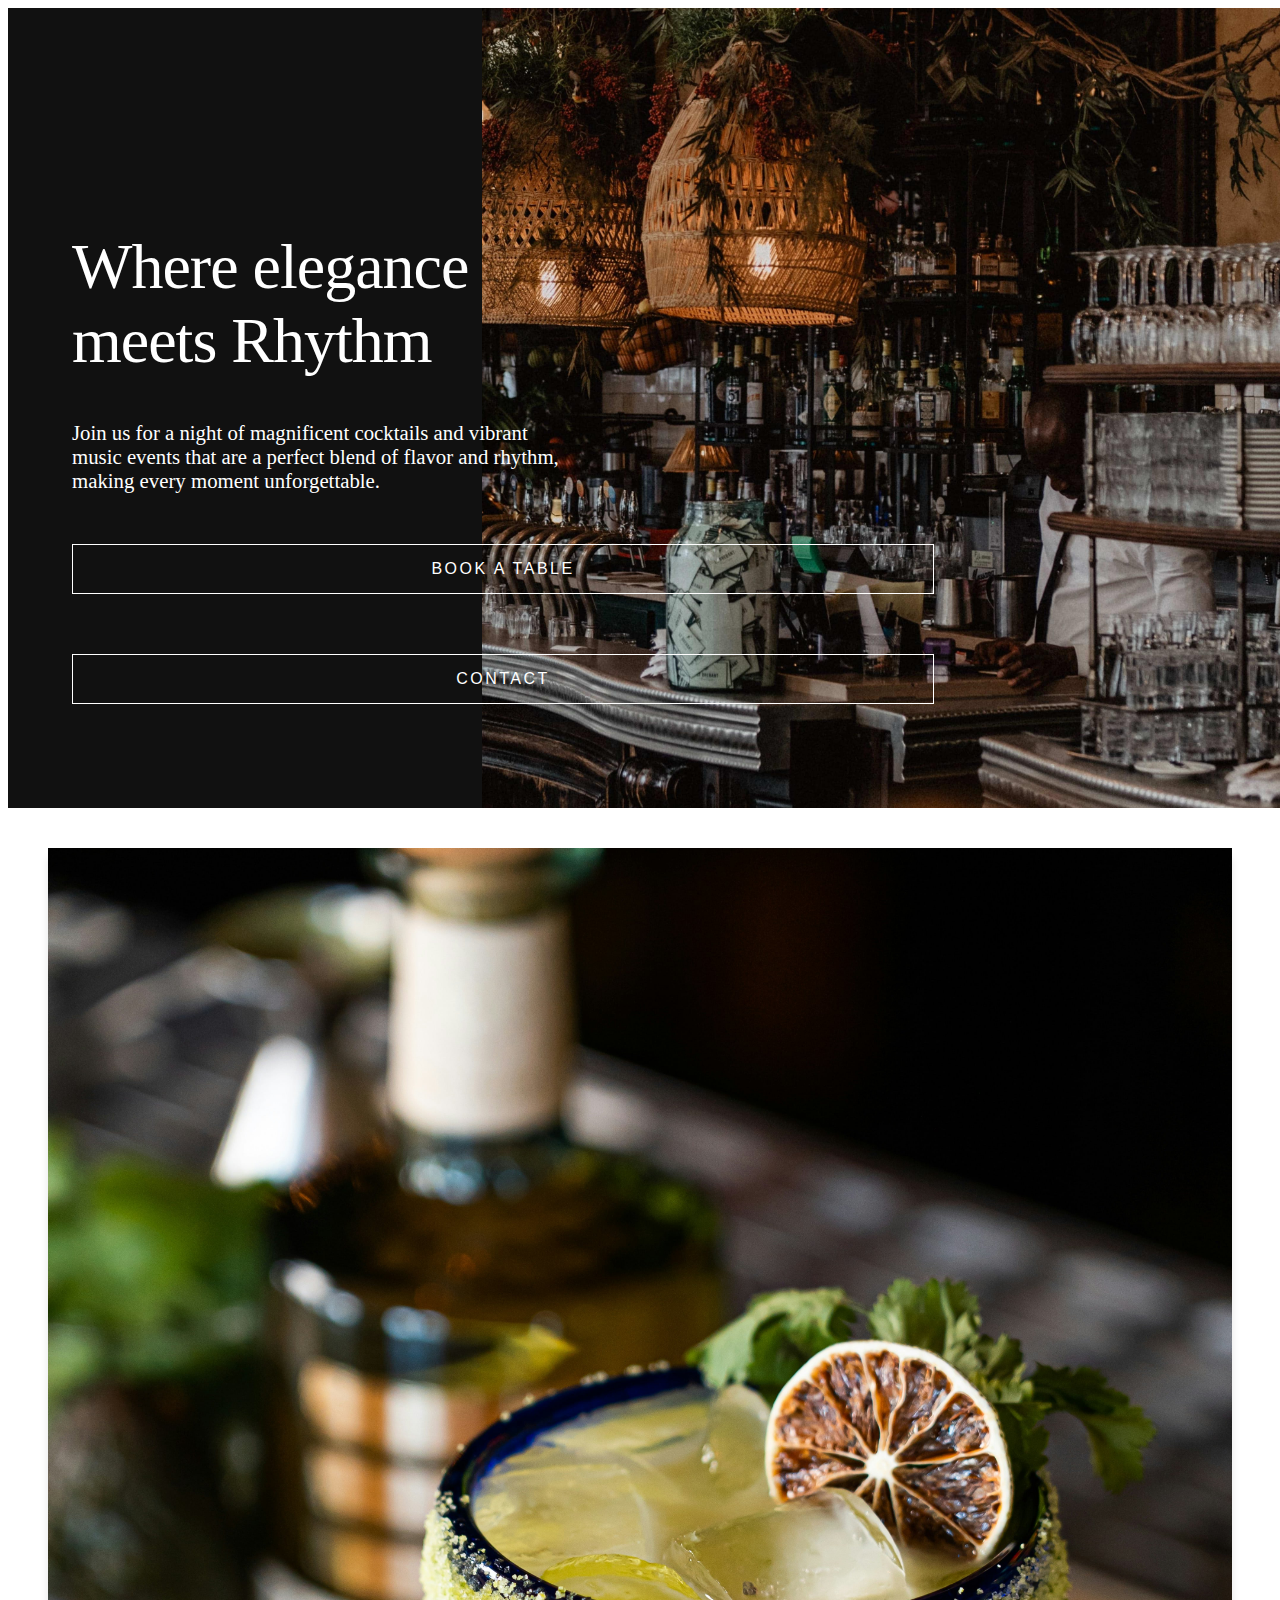
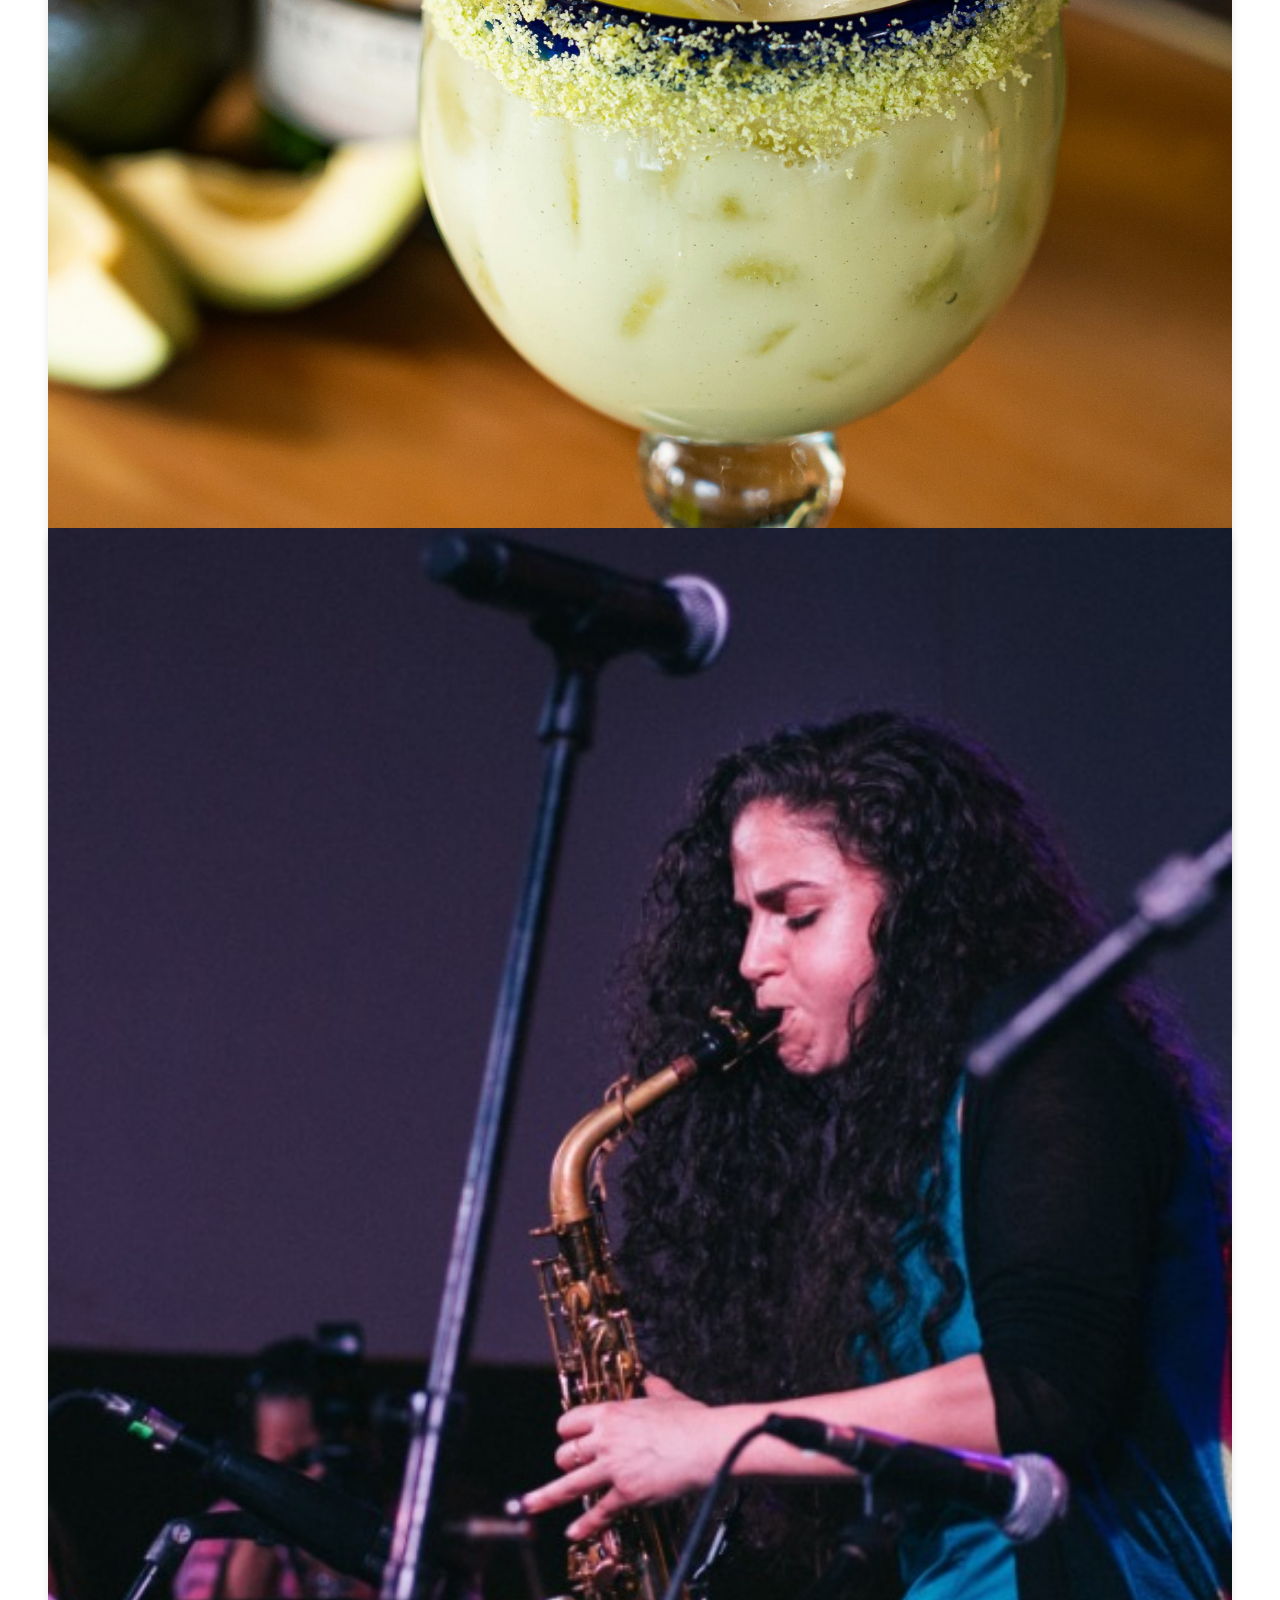
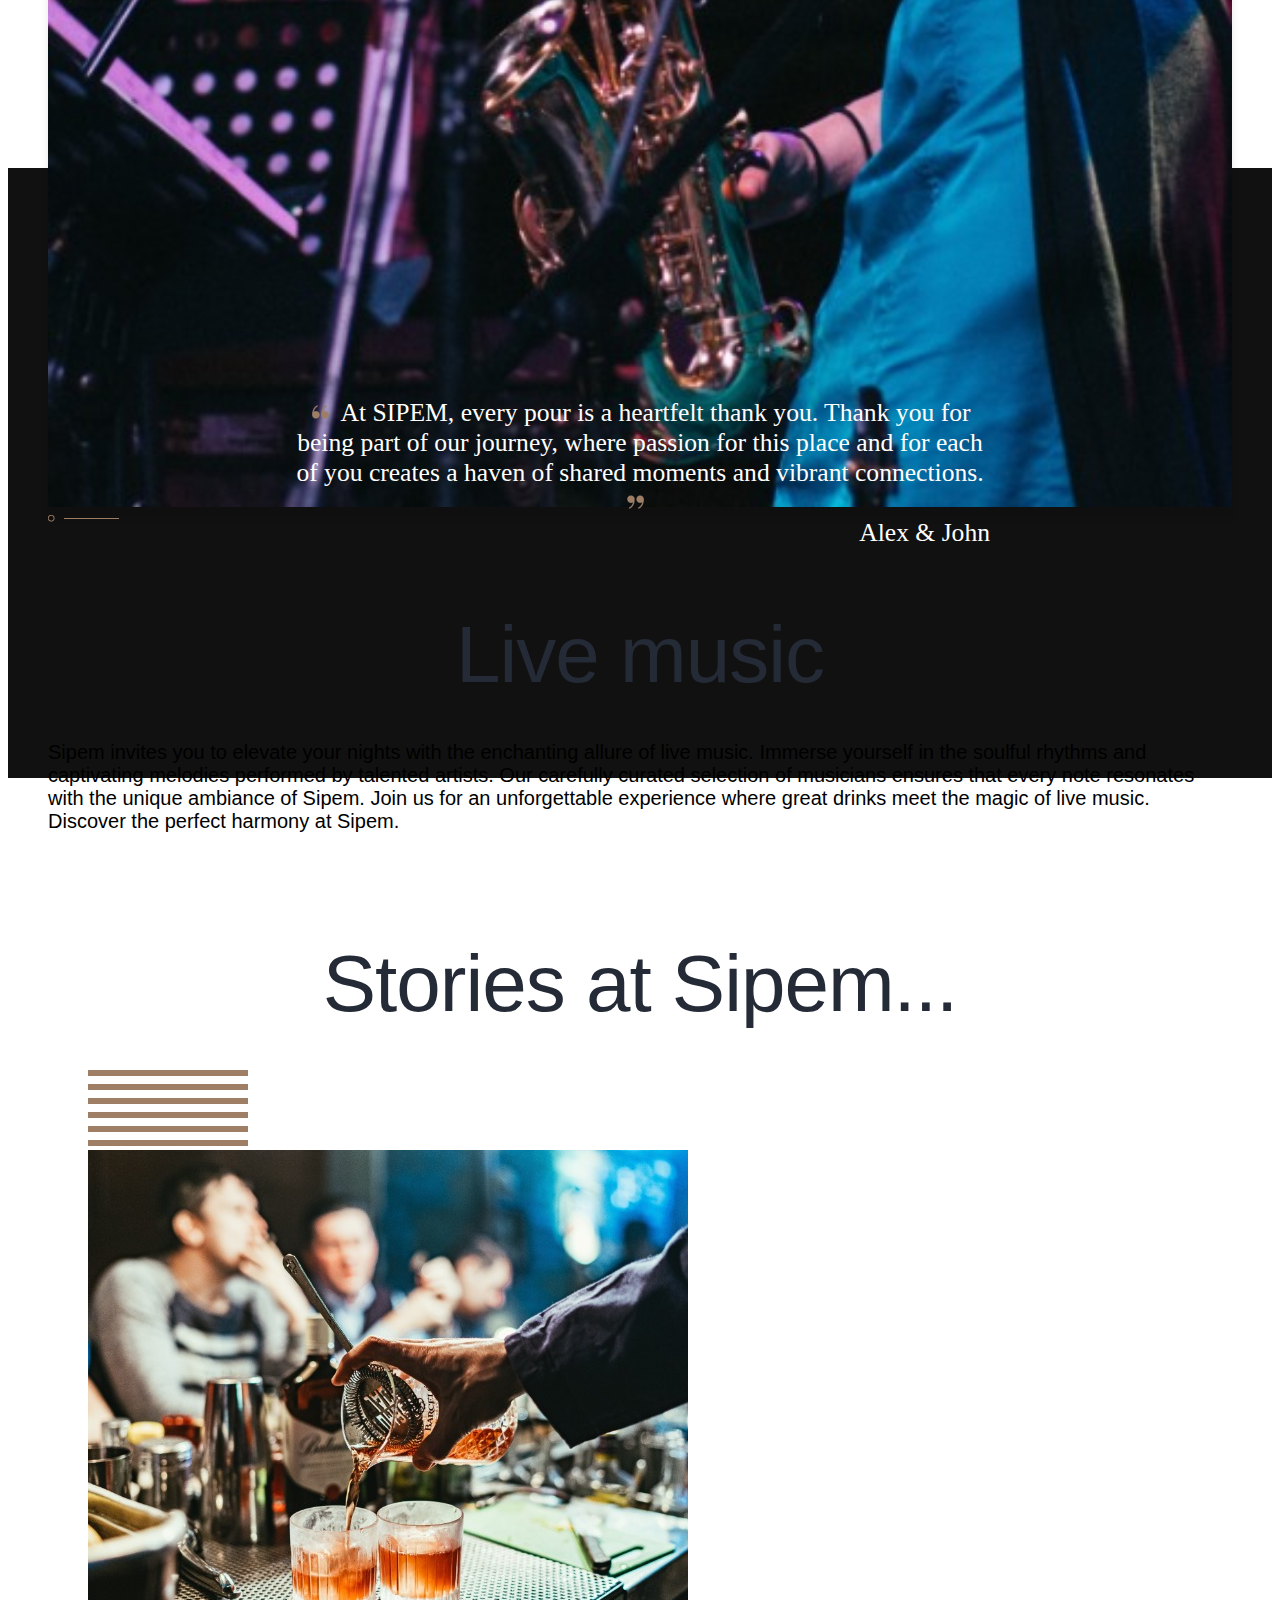
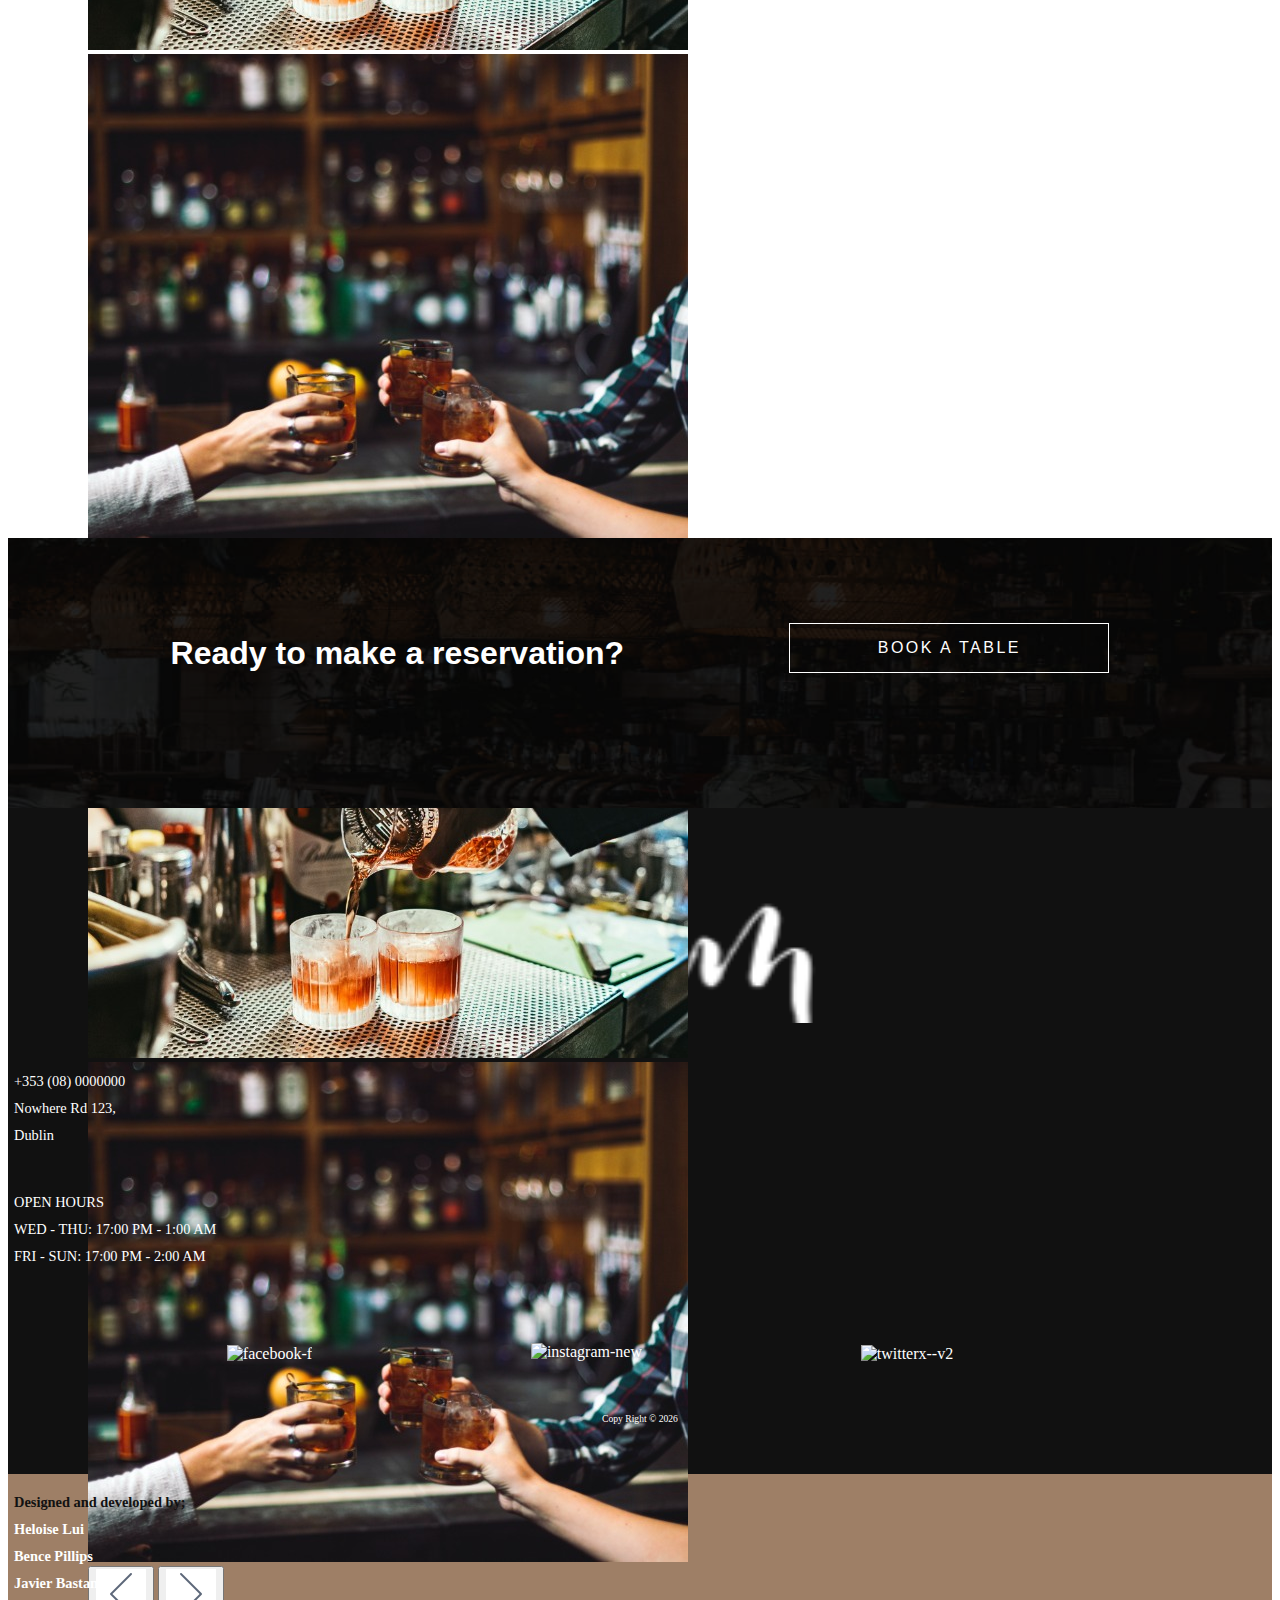
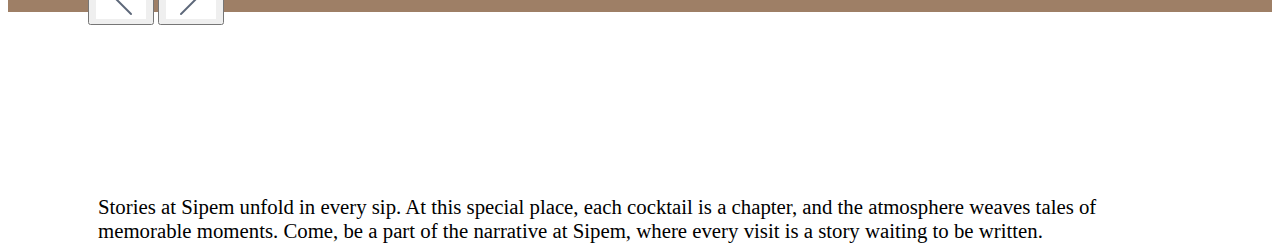
==== index.html @ c06a4b4a "First commit" ====
<!DOCTYPE html>
<html lang="en">

<head>
    <meta charset="UTF-8">
    <meta name="viewport" content="width=device-width, initial-scale=1.0">
    <meta name="description" content="SIP Mix and Lounge is a vibrant venue in Dublin where expertly 
        crafted cocktails harmonize with high-end live music performances, creating a rhythm that delivers outstanding,
         enjoyable, and comfortable experiences. Discover something different for your night out.">
    <meta name="keywords" content="SIP Mix and Lounge, Dublin cocktails, live music venue, sophisticated ambiance, crafted cocktails, 
        live music performances, nightlife Dublin, entertainment, relaxed atmosphere">

    <!--------------------- STYLESHEET LINK--------------------->
    <link rel="stylesheet" href="assets/css/style.css">

    <!--------------------- BOOTSTRAP LINK--------------------->
    <link href="https://cdn.jsdelivr.net/npm/bootstrap@5.3.2/dist/css/bootstrap.min.css" rel="stylesheet"
        integrity="sha384-T3c6CoIi6uLrA9TneNEoa7RxnatzjcDSCmG1MXxSR1GAsXEV/Dwwykc2MPK8M2HN" crossorigin="anonymous">

    <title>Document</title>
</head>

<body>

    <!--------------------- HEADER --------------------->
    <header class="header" id="homepage-header">
        <div id="home-bg-img" class="home-bg-image"></div>
        <div class="rectangle" id="rectangle"></div>
        <nav class="navbar navbar-expand-lg">

            <a id="logo" class="navbar-brand" href="index.html" aria-label="Link to homepage">
            </a>
            <button class="navbar-toggler navbar-dark ms-auto" type="button" data-bs-toggle="collapse"
                data-bs-target="#navbarSupportedContent" aria-controls="navbarSupportedContent" aria-expanded="false"
                aria-label="Toggle navigation">
                <span id="burger" class="navbar-toggler-icon"></span>
            </button>
            <div class="collapse navbar-collapse">

                <ul class="nav navbar-nav ms-auto">
                    <li class="nav-item">
                        <a id="nav-home-link" class="nav-link" href="index.html">HOME</a>
                    </li>
                    <li class="nav-item">
                        <a id="nav-inside-link" class="nav-link" href="inside.html">INSIDE</a>
                    </li>
                    <li class="nav-item">
                        <a id="nav-signature-link" class="nav-link" href="signature.html">SIGNATURE</a>
                    </li>
                    <li class="nav-item ">
                        <a id="nav-upcoming-link" class="nav-link" href="upcoming.html">UPCOMING</a>
                    </li>
                    <li class="nav-item">
                        <a id="nav-about-link" class="nav-link" href="about.html">ABOUT</a>
                    </li>
                    <li class="nav-item">
                        <a id="nav-reservations-link" class="nav-link" href="reservations.html">RESERVATIONS</a>
                    </li>

                </ul>
            </div>
        </nav>

    </header>

    <!--------------- MAIN --------------->
    <div class="homepage-heading">
        <div class="heading-container">
            <div class="row header-content">
                <h1>Where elegance <br />meets Rhythm</h1>
                <p>Join us for a night of magnificent cocktails and vibrant music events that are a perfect blend
                    of
                    flavor and rhythm, making every moment unforgettable.</p>
                <div class="row header-buttons">
                    <div class="col-sm-12 col-lg-6">
                        <a href="reservations.html" class="btn-homepage">BOOK A TABLE</a>
                    </div>
                    <div class="col-sm-12 col-lg-6">
                        <a href="reservations.html" class="btn-homepage">CONTACT</a>
                    </div>

                </div>
            </div>
        </div>

    </div>

    <!------ SECTION 2 ------>
    <section class="section2">
        <div class="container mt-5">
            <div class="row service ">
                <div class="col-12 col-lg-6">
                    <img src="./assets/images/cocktail1.png" alt="Image of a Cocktal">
                </div>
                <div class="col-12 col-lg-6 mt-5 mb-5">
                    <svg xmlns="http://www.w3.org/2000/svg" width="72" height="10">
                        <g fill="none" fill-rule="evenodd">
                            <path fill="#9E7F66" d="M16 3h55v1H16z" />
                            <circle cx="3.2" cy="3.2" r="3" stroke="#9E7F66" />
                        </g>
                    </svg>
                    <h3>Cocktails</h3>
                    <p>Sipem where every sip is an experience. Step into a realm of extraordinary flavors and an
                        ambiance like no other. Immerse yourself in the unique atmosphere of cocktails, where excellence
                        meets every pour. Cheers to a place where each moment is as exceptional as the next! </p>
                </div>
            </div>
        </div>
    </section>

    <!------ SECTION 3 ------>
    <section class="section3">
        <div class="container mt-5 mb-5">
            <div class="row service">
                <div class="col-12 col-lg-6 order-md-2 ">
                    <img src="./assets/images/sipem-band.png" alt="Image of band group">
                </div>
                <div class="col-12 col-lg-6 order-md-1 mt-5 mb-5">
                    <svg xmlns="http://www.w3.org/2000/svg" width="72" height="10">
                        <g fill="none" fill-rule="evenodd">
                            <path fill="#9E7F66" d="M16 3h55v1H16z" />
                            <circle cx="3.2" cy="3.2" r="3" stroke="#9E7F66" />
                        </g>
                    </svg>
                    <h3>Live music</h3>
                    <p>Sipem invites you to elevate your nights with the enchanting allure of live music. Immerse
                        yourself in the soulful rhythms and captivating melodies performed by talented artists. Our
                        carefully curated selection of musicians ensures that every note resonates with the unique
                        ambiance of Sipem. Join us for an unforgettable experience where great drinks meet the magic of
                        live music. Discover the perfect harmony at Sipem.</p>
                </div>
            </div>
        </div>
    </section>

    <!------ SECTION 4 ------>
    <section class="section4 pt-5 pb-5">
        <div class="container-image ">
            <p> <img src="./assets/images/left-quote.png" alt="Quotation Marks" class="quotation-marks-left">At SIPEM,
                every
                pour is a heartfelt thank you. Thank you for being part
                of our journey, where passion for this place and for each of you creates a haven of shared moments and
                vibrant connections. <img src="./assets/images/right-quote.png" alt="Quotation Marks"
                    class="quotation-marks-right"></p>

            <p class="text-signature">Alex & John</p>
        </div>
    </section>


    <!------ SECTION 5 ------>
    <section class="section5">
        <div class="container mt-5">
            <div class="row service">
                <h3>Stories at Sipem...</h3>
                <div class="col-sm-12 col-lg-6 order-md-1">
                    <img src="./assets/images/gold-lines.png" alt="Vertical lines for decoration" class="gold-lines">
                    <!-- JavaScript Carousel -->
                    <div id="sipemCarousel" class="carousel">
                        <div class="carousel-inner">
                            <img src="./assets/images/sipem-stories2.png" alt="First slide"
                                class="carousel-item active">
                            <img src="./assets/images/sipem-stories3.png" alt="Second slide" class="carousel-item">
                            <img src="./assets/images/sipem-stories2.png" alt="Third slide" class="carousel-item">
                            <img src="./assets/images/sipem-stories3.png" alt="Third slide" class="carousel-item">

                        </div>
                        <button id="prev" class="carousel-control-prev"><img src="./assets/images/arrow-left.png"
                                alt="Arrow-left"></button>
                        <button id="next" class="carousel-control-next"><img src="./assets/images/arrow-right.png"
                                alt="Arrow-right"></button>
                    </div>
                </div>
                <div class="col-sm-12 col-lg-6 order-md-1">
                    <p>Stories at Sipem unfold in every sip. At this special place, each cocktail is a chapter, and the
                        atmosphere weaves tales of memorable moments. Come, be a part of the narrative at Sipem, where
                        every visit is a story waiting to be written.</p>
                </div>
            </div>
        </div>
    </section>
    <section class="reservation-footer">
        <div class="container row">
            <div class="col-sm-12 col-lg-6">
                <h2 class="reservation-heading">Ready to make a reservation?</h2>

            </div>
            <div class="col-sm-12 col-lg-6">
                <button onclick="location.href='reservations.html';" class="btn-homepage">Book a Table</button>
            </div>
        </div>
    </section>
    <!-------------------- Footer section  ------------------------->
    <section id="footer">
        <div class="footer-wraper">
            <div class="container-fluid">
                <div class="row">
                    <div class="col-sm-12 col-md-6 col-lg-3 order-1 order-md-1 order-lg-1">
                        <!------ Footer Logo ------>
                        <div class="footer-item-wraper">
                            <a class="navItem" href="index.html" aria-label="Sipem logo">
                                <!-- <img id="logo-footer" src="assets/images/logo.png" alt="Logo Simpen at footer page"> -->
                                <div class="div" id="logo-footer"></div>
                            </a>
                        </div>
                    </div>
                    <!------ Address ------>
                    <div class="col-sm-12  col-md-6 col-lg-3 order-3 order-md-4 order-lg-3">
                        <div class="address-wraper">
                            <p>
                                +353 (08) 0000000
                            </p>
                            <p>
                                Nowhere Rd 123,
                            </p>
                            <p>
                                Dublin
                            </p>
                        </div>

                    </div>
                    <div class="col-sm-12  col-md-6 col-lg-3 order-2 order-md-2 order-g-2">
                        <!------ Footer links ------>
                        <div class="availability-wraper">
                            <p> OPEN HOURS</p>
                            <p>WED - THU: 17:00 PM - 1:00 AM</p>
                            <p>
                                FRI - SUN: 17:00 PM - 2:00 AM
                            </p>

                        </div>
                    </div>
                    <div class="col-sm-12  col-md-6 col-lg-3 order-4 order-md-3 order-lg-4">
                        <!------ Social links ------>
                        <div class="social-wraper">
                            <a href="https://www.facebook.com/" target="_blank">
                                <img id="footer-facebook-icon" width="24" height="24"
                                    src="https://img.icons8.com/fluency-systems-filled/48/FFFFFF/facebook-f.png"
                                    alt="facebook-f" />
                            </a>
                            <a href="https://www.instagram.com/" target="_blank">
                                <img id="footer-insta-icon" width="50" height="50"
                                    src="https://img.icons8.com/sf-regular/68/FFFFFF/instagram-new.png"
                                    alt="instagram-new" /></a>
                            <a href="https://twitter.com/" target="_blank">
                                <img id="footer-x-icon" width="26" height="26"
                                    src="https://img.icons8.com/ios-glyphs/30/FFFFFF/twitterx--v2.png"
                                    alt="twitterx--v2" /> </a>
                        </div>
                    </div>
                </div>
                <div class="footer-copyright">
                    <p>Copy Right <span id="copyRight">©</span> <span id="current-year"></span></p>
                </div>
            </div>
            <div class="authors-wraper">
                <div class="authors-container text-center">
                    <p>Designed and developed by; </p>
                    <div class="names-wraper d-flex justify-content-evenly sm-flex-column lg-flex-row">
                        <p> Heloise Lui</p>
                        <p> Bence Pillips</p>
                        <p> Javier Bastande</p>
                    </div>

                </div>

            </div>
        </div>
    </section>
    <!------------------------ MODAL BURGER MENU ----------->
    <div class="modalt closeMenu" id="navbar-modal">
        <div class="modal-wraper">
            <div class=" modal-container">
                <div class="row text-end mt-3 me-4">
                    <div class="close-wraper ">
                        <div id="close-icon">
                            <img width="64" height="64" src="https://img.icons8.com/laces/64/ffffff/arrow.png"
                                alt="arrow" />
                        </div>

                    </div>
                </div>
                <div class="row modal-menu-holder">
                    <ul class="nav navbar-nav modal-menu">
                        <li class="nav-item">
                            <a id="modal-home-link" class="nav-link" href="index.html">HOME</a>
                        </li>
                        <li class="nav-item">
                            <a id="modal-inside-link" class="nav-link" href="inside.html">INSIDE</a>
                        </li>
                        <li class="nav-item">
                            <a id="modal-signature-link" class="nav-link" href="signature.html">SIGNATURE</a>
                        </li>
                        <li class="nav-item ">
                            <a id="modal-upcoming-link" class="nav-link" href="upcoming.html">UPCOMING</a>
                        </li>
                        <li class="nav-item">
                            <a id="modal-about-link" class="nav-link" href="about.html">ABOUT</a>
                        </li>
                        <li class="nav-item">
                            <a id="modal-reservations-link" class="nav-link" href="reservations.html">RESERVATIONS</a>
                        </li>
                        <li class="nav-item">
                            <div class="modal-social-wraper">
                                <a href="https://www.facebook.com/" target="_blank">
                                    <img id="modal-facebook-icon" width="24" height="24"
                                        src="https://img.icons8.com/fluency-systems-filled/48/FFFFFF/facebook-f.png"
                                        alt="facebook-logo" />
                                </a>
                                <a href="https://www.instagram.com/" target="_blank">
                                    <img id="modal-insta-icon" width="50" height="50"
                                        src="https://img.icons8.com/sf-regular/68/FFFFFF/instagram-new.png"
                                        alt="instagram-logo" /></a>
                                <a href="https://twitter.com/" target="_blank">
                                    <img id="modal-x-icon" width="26" height="26"
                                        src="https://img.icons8.com/ios-glyphs/30/FFFFFF/twitterx--v2.png"
                                        alt="twitterx--v2" />
                                </a>
                            </div>
                        </li>

                    </ul>
                </div>
            </div>
        </div>
    </div>
    <!------------ BOOSTRAP CND  ------>
    <script src="https://cdn.jsdelivr.net/npm/bootstrap@5.3.2/dist/js/bootstrap.bundle.min.js"
        integrity="sha384-C6RzsynM9kWDrMNeT87bh95OGNyZPhcTNXj1NW7RuBCsyN/o0jlpcV8Qyq46cDfL" crossorigin="anonymous"
        defer></script>

    <script defer>
        const currentYear = new Date().getFullYear();
        console.log(currentYear);
        document.getElementById("current-year").textContent = currentYear;
    </script>

    <!----- SCRIPTS-->
    <script type="text/javascript" src="assets/js/burgerMenu.js" defer></script>
    <script type="text/javascript" src="assets/js/carousel.js" defer></script>


</body>

</html>
---- assets/css/style.css ----
/* Root Variables for Color Scheme and Fonts */
:root {
    /* Color Palette */
    --beaver: #9E7F66;
    --cod-grey: #111111;
    --mirage: #17192B;
    --elbony-clay: #242B37;
    --shuttle-gray: #5C6779;
    --white: #ffffff;
    --black: #000000;

    /* Font Families */
    --font-league-spartan: 'League Spartan', sans-serif;
    --font-sanchez: 'Sanchez', serif;
}

@import url('https://fonts.googleapis.com/css2?family=League+Spartan:wght@400;500;600;700;800&family=Lora:wght@500;700&family=Roboto:ital,wght@0,300;0,400;0,500;0,700;0,900;1,400&family=Sanchez:ital@0;1&display=swap');



h1,
h2,
h3,
h4,
h5,
h6 {
    font-family: "League Spartan";
}

#CocktailBackground p,
p a {
    font-family: "League Spartan";

}


/****
* Navbar, Footer & Modal menu stylings and animations
* @author Javier Bastande 
**/

/*************** CLASSLIST ANIMATIONS*/
.showMenu {
    display: block;
    animation-name: showMenu;
    animation-duration: 1s;
    animation-fill-mode: forwards;
}

@keyframes showMenu {
    from {
        right: -600px;
        display: none;
        border-left: solid 1px black;
    }

    to {
        right: 0;
        display: block;
        border-left: solid 1px white;

    }
}

.closeMenu {
    display: none;
    animation-name: closeMenu;
    animation-duration: 0.5s;
    animation-fill-mode: forwards;
}

@keyframes closeMenu {
    from {
        right: 0;
        display: block;
    }

    to {
        right: -600px;

        display: none;
    }
}

.popInRectangle {
    animation-name: rectangleIn;
    animation-duration: 1.5s;
    animation-fill-mode: forwards;
    transition: ease-in-out;
}


@keyframes rectangleIn {
    from {
        position: fixed;
        height: inherit;
        z-index: 0;
    }

    to {
        position: fixed;
        top: 0;
        height: 100vh;
        z-index: 2;
    }
}

.popOutRectangle {
    min-height: 100vh;
    position: relative;
    z-index: 0;
}

.contentFadeOut {
    animation-name: fadeOut;
    animation-duration: 1.5s;
    animation-fill-mode: forwards;

}

@keyframes fadeOut {
    from {
        opacity: 1;
    }

    to {
        opacity: 0;
    }
}

.contentFadeIn {
    animation-name: fadeIn;
    animation-duration: 1.5s;
    animation-fill-mode: forwards;

}

@keyframes fadeIn {
    from {
        opacity: 0;
    }

    to {
        opacity: 1;
    }
}

#logo {
    position: relative;
    z-index: 5;
}

.fixedLogo {
    animation-name: fixedLogo;
    animation-duration: 1.5s;
    animation-fill-mode: forwards;
    transition: ease-in-out;
}

@keyframes fixedLogo {
    from {
        position: initial;
    }

    to {
        position: fixed;
        top: 0;
    }
}


/*********************  SHARED HEADER PROPERTIES*/
header {
    height: 800px;
}

header .navbar {
    max-width: 1300px;
    padding: 0px;
    background-color: transparent;
    margin: 0 auto;
}

#logo {
    position: relative;
    z-index: 4;
}


header nav .navbar-brand,
#logo-footer {
    background-image: url("../images/logo.png");
    background-position: center;
    background-repeat: no-repeat;
    background-size: cover;
}

header nav a:hover,
#close-icon,
#burger,
#navbar-modal a {
    cursor: url("../images/pointer.png"), auto;
}

header nav .nav-link,
header nav .nav-link:hover {
    color: #ffffff;
}


header nav .nav-link::after {
    content: '';
    margin: auto;
    display: block;
    height: 3px;
    width: 0%;
    background-color: transparent;
    transition: all 0.5s ease;
}

header nav .nav-link:hover::after {
    height: 2px;
    width: 100%;
    background-color: #9E7F66;
}

header nav .navbar-toggler,
header nav .navbar-toggler:focus,
header nav .navbar-toggler:active,
header nav .navbar-toggler-icon:active {
    border: none;
    outline: none;
    box-shadow: none;
}

header nav .navbar-toggler-icon {
    color: inherit;
}

/* header backgorund images */
#upcoming-header #upcoming-bg-image {
    position: absolute;
    width: 100%;
    height: inherit;
    max-height: 950px;
    background-image: url("../images/scenario.webp");
    background-position: center;
    background-size: cover;
    background-repeat: no-repeat;
}

header #reservations-bg-image,
header #about-bg-img,
header #home-bg-img {
    position: absolute;
    width: 100%;
    height: inherit;
    max-height: 950px;
    background-image: url("../images/tables.webp");
    background-position: center;
    background-size: cover;
    background-repeat: no-repeat;
}

#signature-header .signature-bg-image {
    position: absolute;
    width: 100%;
    height: inherit;
    background-image: url("../images/bar.webp");
    background-position: center;
    background-size: cover;
    background-repeat: no-repeat;
    opacity: 1.5;
}

#inside-header {
    background-color: #111111;
}

#signature-header .overlay,
#upcoming-header .overlay {
    width: inherit;
    height: inherit;
    background-color: #111111;
    opacity: 0.5;
}



header .rectangle {
    background-color: #111111;
    position: absolute;
    height: inherit;
}

/************** SHARED FOOTER PROPERTIES*/
.footer-wraper {
    min-height: 460px;
    width: 100%;
    background-color: #111111;
}

.footer-wraper .row {

    margin: 0 auto;
}

.container-fluid,
.names-wraper>p {
    color: #ffffff;
}

.footer-wraper a {
    text-decoration: none;
}

.footer-copyright {
    text-align: center;
    padding-top: 40px;
}

.footer-copyright p {
    text-align: center;
    margin-bottom: 0;
    margin: 0;
    font-size: 0.7rem;
}

.authors-wraper {
    width: 100%;
}

.authors-container {
    background-color: #9E7F66;
    padding: 10px 0;
}

.names-wraper {
    margin: 0 auto;
}

.authors-container>p,
.names-wraper>p {
    font-weight: bold;
    font-size: 16px;
}


/****
* About page stylings shared accross screen sizes
* @author Javier Bastande 
**/
#about-header {
    height: 200px;
}

section {
    margin: 0;
    padding: 0;
}

h1,
h2,
h3,
h4,
h5,
h6 {
    font-family: "League Spartan", sans-serif;
}


/********** story section**/
#story-decorator .decorator,
#alex-decorator .decorator {
    width: 90%;
    display: flex;
    flex-direction: row;
}

#story .decorator img:last-child {
    position: relative;
    z-index: 1;
}

#story .story-wraper,
#john .john-wraper,
#alex .alex-desc-wraper,
.call-action-heading {
    font-family: "League Spartan";
    font-size: 1rem;
    line-height: 30px;
}

#story .story-wraper,
#john .john-wraper,
#alex .alex-wraper {
    min-height: 600px;
    width: 100%;
}

#story #story-img-wraper {
    width: 100%;
    min-height: 600px;
    background-image: url("../images/about-simpem-img.webp");
    background-position: center;
    background-repeat: no-repeat;
    background-size: cover;
}

#story .about-desc-wraper p {
    margin-top: 30px;
}

#story .about-desc-wraper,
#john .john-desc-wraper {
    padding: 70px;
    font-size: 1.2rem;
}

#john #about-heading {
    text-align: center;
    font-size: 3rem;
}

/********* john section**/
#john .pin-holder {
    background-image: url("../images/pin.png");
    background-position: center;
    background-repeat: no-repeat;
    background-size: cover;
    width: 10%;
    height: 30px;
}

.pin-separator {
    display: flex;
    flex-direction: row;
    width: 400px;
    align-items: center;
    margin-bottom: 40px;
}

.pin-separator .gold-circle {
    width: 5px;
    height: 5px;
    border: solid 2px #9E7F66;
    border-radius: 50px;
}

.pin-separator .gold-line {
    width: 60px;
    height: 1px;
    background-color: #9E7F66;
    border-radius: 5px;
    margin-left: 7px;
}

#john .john-wraper {
    background-color: #111111;
    color: #ffffff;
    padding-bottom: 60px;
}

#john .john-wraper #john-img-wraper {
    width: 100%;
    min-height: 520px;
    background-image: url("../images/john.webp");
    background-position: center;
    background-repeat: no-repeat;
    background-size: cover;
}

/********* alex section**/
#alex #alex-decorator {
    position: absolute;
    right: 0;
}

#alex .alex-wraper {
    color: #111111;
    padding-bottom: 60px;
}

#alex .alex-wraper #alex-img-wraper {
    width: 100%;
    min-height: 520px;
    background-image: url("../images/alex.webp");
    background-position: center;
    background-repeat: no-repeat;
    background-size: cover;
}

/****** call to action **/

.call-action-wraper .call-action-container {
    display: flex;
    flex-direction: row;
}

.call-action-wraper .call-action-container .row {
    align-items: center;
    text-align: center;
    position: relative;
    width: 1000px;
    margin: 0 auto;
    z-index: 1;
    color: #ffffff;
    display: flex;
    flex-direction: row;
    justify-content: space-evenly;
}

#call-action h4 {
    font-size: 2.5rem;
    letter-spacing: 0.5px;
    font-weight: 700;
}

.call-action-wraper .call-action-img-holder {
    position: absolute;
    left: 0;
    width: 100%;
    height: 200px;
    background-image: url("../images/call-action-img.webp");
    background-position: center;
    background-repeat: no-repeat;
    background-size: cover;
}


.call-action-wraper a {
    height: 75px;
    font-size: 20px;
    font-weight: 500;
    letter-spacing: 1.5px;
    color: #ffffff;
    border: solid 1px #ffffff;
    border-radius: 0;
    width: 50%;
    background-color: transparent;
    text-transform: uppercase;
    transition: 0.5s;
}

.call-action-wraper a:hover {
    border: solid 1px #111111;
    transition: 0.5s;
    background-color: #ffffff;
    color: #111111;
    cursor: url("../images/pointer.png"), auto;
}


/****
* Reservation page stylings for desktop
* @author Javier Bastande 
**/
/********* CLASSS LIST*/
.inputError {
    width: 100%;
    height: 2px;
    background-color: #b40505;
}

.redText {
    color: #b40505;
    opacity: 0.6;
}

.redPlaceholder::-webkit-input-placeholder {
    color: #b40505;
    opacity: 0.6;
    font-size: 1.125rem;
}

.wrongEmail::-webkit-input-placeholder {
    color: #b40505;
    opacity: 0.6;
    font-size: 1.063rem;
}

.success {
    width: 100%;
    height: 2px;
    background-color: #9E7F66;
}

/**** double quotes */
#reservations-review .left-quote-wraper {
    text-align: start;
}

#reservations-review .right-quote-wraper {
    text-align: right;
}

#left-quote,
#right-quote {
    width: 2.5rem;
    height: 2.5rem;
}

#right-quote {
    transform: rotate(180deg);
}


/*********** RESERVATIONS PAGE SHARED PROPERTIES*/
#reservations-main-wraper h4 {
    font-size: 4rem;
}

/** font family*/
#reservations-main-wraper input,
#reservations input[type="date"],
#reservations form .form-input-wraper p,
#reservations-main-wraper p,
#reservations-review p #reservations-main-wraper input:active,
#reservations-main-wraper #contact input:active,
#reservations-main-wraper input:focus,
#contact .contact-form-wraper textarea::placeholder,
#contact .contact-form-wraper textarea::placeholder,
#reservations form .form-input-wraper p,
#reservations-main-wraper input,
#reservations input[type="date"],
#contact .contact-form-wraper textarea::placeholder,
#about-main-wraper {
    font-family: "League Spartan";
    letter-spacing: 0.5px;
}

#reservations-main-wraper p,
#reservations-review p,
#about-main-wraper p {
    font-size: 1.25rem;
    line-height: 30px;
}

#reservations-review p {
    font-family: 'Sanchez', sans-serif;
}

/**** colors ***/
.reservations-wraper .reservation-text-wraper,
#reservations-main-wraper button[type="submit"],
.contact-wraper .contact-text-wraper,
.contact-wraper .office-hours-wraper,
header .navbar,
header nav .nav-link,
.footer-wraper p,
.footer-wraper a,
.footer-copyright p,
.footer-wraper .names-wraper p,
#about-main-wraper {
    color: #ffffff;
}


.authors-container>p,
.names-wraper>p,
.reservations-wraper .reservation-form-wraper,
#reservations-main-wraper .form-input-wraper,
#reservations form .form-check,
#reservations form .form-input-wraper .dropdown a,
.contact-wraper .contact-form-wraper,
#contact .contact-form-wraper textarea,
#contact .contact-form-wraper textarea::placeholder,
#about-main-wraper {
    color: #111111;
}

.reservations-wraper .reservation-form-wraper,
.contact-wraper .contact-form-wraper,
#reservations-main-wraper button[type="submit"]:hover,
#reservations form .form-input-wraper .dropdown a {
    background-color: #ffffff;
}

#contact .contact-wraper,
.footer-wraper {
    background-color: #111111;
}

/*** buttons and links */
#reservations-main-wraper button[type="submit"] {
    font-size: 1.25rem;
    font-weight: 500;
    letter-spacing: 1.5px;
    background-color: #111111;
    text-transform: uppercase;
    transition: 0.5s;
}

#reservations-main-wraper button[type="submit"]:hover {
    border: solid 1px #111111;
    transition: 0.5s;
    color: #111111;
    cursor: url("../images/pointer.png"), auto;
}

#reservations-main-wraper button[type="submit"]:focus {
    outline: none;
    box-shadow: none;
}

/*** containers shadow*/
/* https://cssgenerator.org/box-shadow-css-generator.html */
.reservations-wraper .reservation-form-wraper {
    box-shadow: 16px 18px 46px -13px rgba(0, 0, 0, 0.21);
    -webkit-box-shadow: 16px 18px 46px -13px rgba(0, 0, 0, 0.21);
    -moz-box-shadow: 16px 18px 46px -13px rgba(0, 0, 0, 0.21);
}

#reservations input[type="date"]::-webkit-calendar-picker-indicator:hover,
#timePicker:hover,
input[type="checkbox"]:hover,
#reservations form .form-input-wraper .time-slot-wraper p:hover,
#footer #footer-facebook-icon:hover,
#footer #footer-insta-icon:hover,
#footer #footer-x-icon:hover,
#footer #modal-facebook-icon:hover,
#footer #modal-insta-icon:hover,
#footer #modal-x-icon:hover,
#logo-footer:hover,
header nav .navbar-brand:hover {
    cursor: url("../images/pointer.png"), auto;
}

/******* shared form inputs ***/
input[type="checkbox"]:focus,
select,
input[type="date"]:focus,
#reservations-main-wraper .form-input-wraper>input:focus,
#contact-number-wraper input:focus,
input[type="checkbox"],
input[type="checkbox"]:checked {
    outline: none;
    box-shadow: none;
    border: none;
    color: #111111;
    opacity: 0.8;
    background-color: #ffffff;
}

#reservations-main-wraper .form-input-wraper {
    margin: 20px auto;
    padding-right: 0;
}

#reservations-main-wraper form .form-input-wraper .col {
    padding-left: 0;
}

#contact .form-input-wraper {
    margin: 23px auto;
}

#reservations-review .double-gold-line-holder {
    width: 100%;
    height: 2px;
    background-image: url("../images/double-gold-line.png");
    background-position: center;
    background-repeat: no-repeat;
    background-size: cover;
}

#reservations-review .rh-decorator-holder {
    width: 50%;
    height: 50px;
    background-image: url("../images/rh.png");
    background-position: center;
    background-repeat: no-repeat;
    background-size: cover;
}

/****
* Home page stylings
*
* @author Heloise Lui 
**/

/************** MAIN **************/
.homepage-heading {
    width: 100%;
    position: absolute;
    top: 180px;
    background-color: transparent;
    word-break: break-all;
}

.homepage-heading .heading-container {
    margin: 50px auto;
    text-align: center;
    max-width: 1300px;
    padding-left: 5%;
    padding-right: 5%;
}


.homepage-heading .heading-container .header-content {
    /* margin: 0 auto; */
    color: #ffffff;
    width: 720px;
    font-family: 'League Spartan', sans-serif;
    font-weight: 400;
    text-align: left;
}

section .container .service {
    margin: 0 auto;
}

.section5 {
    height: 1200px;
}

.section2,
.section3 {
    background-color: #ffffff;
    font-family: 'League Spartan', sans-serif;
    padding: 40px;
    min-height: fit-content;
    height: 1200px;
}

.section2 img,
.section3 img {
    width: 100%;
    height: auto;
    box-shadow: 0 10px 8px #0000001a;
}

section .container .service {
    margin: 0 auto;
    height: 500px;
}


/* .section5 img {
    width: 100%;
} */


/* Estilizando o h3 */
.section2 h3,
.section3 h3 {
    font-weight: bold;
    font-size: 3rem;
}

/* Estilizando o p */
.section2 p,
.section3 p {
    font-size: 1.25rem;
}

.section5 p {
    font-family: 'League Spartan';
    font-size: 1.3rem;
    margin: 170px 10px;
}

.header-content h1 {
    font-size: 4rem;
    font-weight: 400;
    font-family: 'League Spartan';
    letter-spacing: -1px;
}

.header-content p {
    font-size: 1.3rem;
    font-family: 'League Spartan';
    word-break: keep-all;
    width: 500px;
}

.container-image {
    text-align: center;
    background-color: #111111;
    color: #ffffff;
    font-size: 2.2rem;
    font-family: 'Sanchez', serif;
    font-weight: 400;
    padding: 230px;

}

.text-signature {
    font-size: 1.4rem;
    text-align: right;
    margin-right: 35px;
}

.section4 p {
    width: 700px;
    margin: 0 auto;
    font-size: 1.6rem;
}

.container-image .quotation-marks-left,
.quotation-marks-right {
    margin-right: 10px;
}

.section5 {
    padding: 80px;
}

.buttons button {
    background-color: transparent;
    color: #333;
    font-size: 1.125rem;
    padding: 15px 32px;
    text-align: center;
    text-decoration: none;
    display: inline-block;
    margin: 4px 2px;
    cursor: pointer;
    width: 245px;
    height: 64px;
}

.row h3 {
    text-align: center;
    color: #242B37;
    font-family: 'League Spartan', sans-serif;
    font-size: 5rem;
    font-weight: 400;
    letter-spacing: -1px;
    margin-bottom: 40px;
}

.reservation-footer {
    background-image: url('./assets/images/sipem-space.png');
    background-size: cover;
    background-position: center;
    padding: 70px 80px;
    position: relative;
    color: #fff;
}

.reservation-footer::before {
    content: "";
    position: absolute;
    top: 0;
    right: 0;
    bottom: 0;
    left: 0;
    background: rgba(0, 0, 0, 0.5);
    z-index: 1;
}

.reservation-footer .container {
    position: relative;
    z-index: 2;
    display: flex;
    justify-content: space-around;
    padding-bottom: 50px;
    align-items: center;
    margin: 0 auto;
}

.reservation-footer .container .row .col {
    margin: 0 auto;
}

.reservation-heading {
    font-family: 'League Spartan', sans-serif;
    font-size: 2.5rem;
    font-weight: bold;
    margin-bottom: 1rem;
}

.btn-homepage {
    font-family: 'League Spartan', sans-serif;
    background-color: transparent;
    border: 1px solid #fff;
    color: #fff;
    padding: 15px 70px;
    font-size: 1rem;
    width: 100%;
    margin: 30px auto;
    text-align: center;
    text-transform: uppercase;
    transition: all 0.3s ease-in-out;
    text-decoration: none;
    display: inline-block;
    letter-spacing: 2.5px;
}

.reservation-footer button {
    width: 320px;
    margin: 0 auto;
}

.btn-homepage:hover {
    background-color: #ffffff;
    color: #333;
    text-decoration: none;
}

/* #sipemCarousel button {
    background-color: #9E7F66;
} */

#sipemCarousel img {
    background-color: #ffffff;
}

/****
* Upcoming page stylings
*
* @author Heloise Lui 
**/
.upcoming-events {
    background-color: #ffffff;
    font-family: 'League Spartan', sans-serif;
    text-align: center;
}

.upcoming-events h1 {
    font-size: 4rem;
    color: #242B37;
    margin: 70px 0;
}

.events {
    margin: 0 auto;

}

.event {
    padding: 20px;
}


section .container .service .col {
    margin: 0 auto;
}

.upcoming-events .event {
    margin-bottom: 40px;
}

.event img {
    width: 350px;
    height: 300px;
    margin-bottom: 40px;
    box-shadow: 0 10px 50px -12px #333;
}

.upcoming-events .event h2 {
    font-weight: bold;
    font-size: 2rem;
    color: #242B37;
}

.upcoming-events .event p {
    font-size: 1.3rem;
    color: #242B37;
    margin-bottom: 40px;

}

.upcoming-events .event .event-time {
    color: #111111;
    font-size: 1rem;
    letter-spacing: 2px;
}

.upcoming-events img:hover,
.newsletter button[type="submit"]:hover {
    cursor: url("../images/pointer.png"), auto;
}

.lightbox {
    display: none;
    position: fixed;
    z-index: 1000;
    padding-top: 100px;
    left: 0;
    top: 0;
    width: 100%;
    height: 100%;
    overflow: auto;
    background-color: #000000;
    background-color: rgba(0, 0, 0, 0.9);
}

.lightbox-content {
    margin: auto;
    display: block;
    width: 80%;
    max-width: 700px;
}

.close {
    position: absolute;
    top: 50px;
    right: 35px;
    color: #f1f1f1;
    font-size: 40px;
    font-weight: bold;
    cursor: pointer;
}

/* Newsletter Section */
.newsletter {
    color: #242B37;
    padding: 60px 0;
    font-family: 'League Spartan', sans-serif;
    text-align: center;
}

.newsletter h2 {
    font-size: 2.5rem;
    font-family: 'League Spartan';
    margin-bottom: 20px;
    font-weight: 700;
}

.newsletter p {
    font-size: 1.25rem;
    margin-bottom: 40px;
}

.newsletter input[type="email"] {
    padding: 12px;
    margin-right: 3px;
    border: none;
    border-radius: 0;
    background-color: rgba(217, 217, 217, 0.36);
    width: 344px;
    height: 40px;
}

.newsletter button {
    background-color: #111111;
    font-size: 1rem;
    color: #FFFFFF;
    text-align: center;
    width: 108px;
    height: 40px;
    border: none;
    letter-spacing: 2.5px;
}

.newsletter button:hover {
    background-color: #FFFFFF;
    border: 1px solid #111111;
    color: #111111;
}

.reservation-footer {
    background-image: url("../images/call-action-img.webp");
    background-size: cover;
    background-position: center;
    padding: 70px 80px;
    position: relative;
    color: #fff;
}

.reservation-footer::before {
    content: "";
    position: absolute;
    top: 0;
    right: 0;
    bottom: 0;
    left: 0;
    background: rgba(0, 0, 0, 0.5);
    z-index: 1;
}

.reservation-footer .container {
    position: relative;
    z-index: 2;
    display: flex;
    justify-content: space-around;
}

.reservation-heading {
    font-family: 'League Spartan', sans-serif;
    font-size: 2.5rem;
    font-weight: bold;
    margin-bottom: 1rem;
}

.btn-footer {
    font-family: 'League Spartan', sans-serif;
    background-color: transparent;
    border: 1px solid #fff;
    color: #fff;
    padding: 15px 35px;
    font-size: 1rem;
    text-transform: uppercase;
    transition: all 0.3s ease-in-out;
    text-decoration: none;
    display: inline-block;
}

.btn-footer:hover {
    background-color: #fff;
    color: #333;
    text-decoration: none;
}





/* Signature page stylings Sections 
**
**@author Bence Pillips*/


/* Style for Cocktail Overview */
.cocktail-overview {
    padding-top: 50px;
}

.cocktail-overview h1,
.cocktail-section h1 {
    font-family: 'Spartan League', sans-serif;
}

/* Style for cocktail section */
.cocktail-section {
    padding: 50px 0;
}

.cocktail-overview p,
.cocktail-section P {
    font-family: 'Sanchez', serif;
}

/* Style for cocktail image*/
.cocktail-section img {
    max-width: 100%;
    max-height: 750px;
    width: auto;
    height: auto;
    display: block;
    object-fit: cover;
}

/* Style for cocktail images when clicked */
.clickedCocktail {
    transition: transform 0.2s ease-in-out;
}

.transformed-size {
    transform: scale(1.05);
}

/* Style for cocktail info */
.cocktail-info {
    padding: 20px;
}

.cocktail-info h2 {
    font-size: 24px;
    margin-bottom: 10px;
}

.cocktail-info p {
    font-size: 16px;
    line-height: 1.6;
}

/* CSS for Minigame */
#minigame-section {
    padding: 50px;
}

#minigame {
    background-size: cover;
    text-align: center;
}

#board {
    max-width: 45%;
    margin: 0 auto;
    display: flex;
    flex-wrap: wrap;
    background-color: rgb(112, 47, 47);
    border: 10px solid rgb(163, 161, 161);
    justify-content: space-between;
    padding: 5px;
}

.card {
    margin: 5px;
    border: none;
}

#board .card {
    margin: 5px;
    border: none;
    background-color: #111111;
    zoom: 1.1;

}

.card:active {
    transform: scale(0.97);
    transition: transform .2s;
}


/* Inside page stylings 
**
**@author Bence Pillips*/

.gallery-page .container {
    width: calc(100% - 40px);
    columns: 3;
}

.gallery-page {
    margin: 0;
    padding: 0;
    box-sizing: border-box;
    transition: 0.2s linear;
}

.gallery-page .container {
    padding: 2rem 5%;
    gap: 1.4rem;
}

.container .gallery {
    columns: 15rem 3;
}

.container .gallery img {
    width: 100%;
    margin-bottom: 1rem;
    border-radius: 0.7rem;
    transition: transform 0.3s ease-in-out;
}

.container .gallery img:hover {
    transform: scale(1.02);
}


/*************************** Large devices (laptops/desktops, 992px and up) */
@media only screen and (min-width: 992px) {

    /****
* Navbar, Footer & Modal menu stylings for desktop
* @author Javier Bastande 
**/
    header .navbar {
        max-width: 1300px;
    }

    header nav .navbar-brand {
        min-height: 175px;
        max-height: 180px;
        min-width: 150px;
        max-width: 150px;
    }

    nav .nav-item {
        padding: 0 10px;
    }

    nav .nav-link {
        font-size: 1.1rem;
        padding: 0 10px;
    }

    header nav .show ul:last-child {
        padding-bottom: 20px;
    }

    header .rectangle {
        min-width: 37%;
    }

    #about-header,
    #signature-header,
    #upcoming-header,
    #inside-header {
        height: 200px;
        position: relative;
    }

    /**************** FOOTER SECTION ****/
    .footer-wraper {
        min-height: 260px;
        min-width: 100%;
        background-color: #111111;

    }

    .footer-wraper .container-fluid {
        max-width: 1350px;
        padding: 40px 0px;
        justify-content: space-evenly;
        text-align: start;
    }

    #logo-footer {
        min-height: 175px;
        max-height: 180px;
        min-width: 100%;
        max-width: 100%;
    }

    .footer-wraper .address-wraper,
    .footer-wraper .availability-wraper {
        margin-top: 50px;
    }

    .footer-wraper .social-wraper {
        text-align: left;
        margin-top: 80px;
        padding-right: 100px;
        display: flex;
        justify-content: space-evenly;
    }

    #footer #footer-facebook-icon {
        height: 30px;
        width: 30px;
    }

    #footer #footer-x-icon {
        height: 32px;
        width: 32px;
    }

    .footer-wraper #footer-insta-icon {
        height: 39px;
        width: 39px;
        position: relative;
        bottom: 2px;
    }

    .footer-wraper p {
        margin: 10px 6px;
        font-size: 0.9rem;
    }

    .footer-copyright {
        text-align: center;
        padding-top: 40px;
        font-size: 0.6rem;
    }

    .footer-copyright p {
        font-size: 0.6rem;
    }

    .authors-container .names-wraper {
        max-width: 1300px;

    }

    /****
* About page stylings for Desktop
* @author Javier Bastande 
**/

    #about-main-wraper {
        position: relative;
    }

    /********* story section**/
    #story #story-decorator {
        position: absolute;
        top: 0;
        left: 0;
    }

    #story-decorator .decorator,
    #alex-decorator .decorator {
        display: flex;
        flex-direction: row;
    }

    #story .decorator img:first-child {
        height: 240px;
        width: 47%;
        z-index: -1;
    }

    #story .decorator img:last-child {
        max-height: 80px;
        width: 400px;
        max-width: 250px;
        position: relative;
        z-index: 1;
        top: 180px;
        right: 300px;
        height: 110px;
    }

    .story-wraper h1 {
        font-size: 3rem;
        margin-bottom: 0;
    }

    small {
        margin-bottom: 20px;
    }

    #story .story-wraper,
    #john .john-wraper,
    #alex .alex-wraper {
        min-height: 600px;
        width: 100%;
    }

    #story .story-wraper .story-container,
    #john .john-wraper .john-container,
    #alex .alex-wraper .alex-container {
        margin: 0 auto;
        width: 1300px;
        max-width: 100%;
        padding: 200px 60px 100px;
    }

    #story #story-img-wraper {
        min-height: 600px;
    }

    #story .about-desc-wraper p {
        margin-top: 30px;
    }

    #story .about-desc-wraper,
    #john .john-desc-wraper,
    #alex .alex-desc-wraper {
        padding: 70px;
        font-size: 1.1rem;
    }

    #john #about-heading {
        text-align: center;
        font-size: 3.2rem;
    }

    /********* john section**/
    #john .pin-holder {
        background-image: url("../images/pin.png");
        background-position: center;
        background-repeat: no-repeat;
        background-size: cover;
        width: 10%;
        height: 30px;
    }

    .pin-separator {
        display: flex;
        flex-direction: row;
        width: 400px;
        align-items: center;
        margin-bottom: 40px;
    }

    .pin-separator .gold-circle {
        width: 5px;
        height: 5px;
        border: solid 2px #9E7F66;
        border-radius: 50px;
    }

    .pin-separator .gold-line {
        width: 60px;
        height: 1px;
        background-color: #9E7F66;
        border-radius: 5px;
        margin-left: 7px;
    }

    #john .john-wraper {
        background-color: #111111;
        color: #ffffff;
        padding-bottom: 60px;
    }

    #john .john-wraper #john-img-wraper {
        min-height: 520px;
    }

    /********* alex section**/
    #alex #alex-decorator {
        position: absolute;
        right: 0;
        padding-top: 200px;
    }

    #alex #alex-decorator .decorator {
        margin: 0 auto;
    }

    #alex-decorator .decorator img:last-child {
        height: 440px;
        z-index: -2;
        padding-top: 100px;
        position: absolute;
        right: 0;
    }

    #alex-decorator .decorator img:first-child {
        max-height: 80px;
        width: 200px;
        max-width: 250px;
        position: relative;
        z-index: 1;
        top: 130px;
        height: 110px;
    }

    #alex .alex-wraper {
        color: #111111;
        padding-bottom: 60px;
    }

    #alex .alex-desc-wraper {
        padding-top: 30px;
        padding-right: 70px;
    }

    #alex .alex-wraper #alex-img-wraper {
        min-height: 520px;
    }

    .call-action-wraper .call-action-container {
        height: inherit;
    }


    /******call to action ****/
    .call-action-wraper {
        height: 200px;
    }

    .call-action-wraper a {
        padding-top: 20px;

    }

    /****
* Reservations page stylings for desktop
* @author Javier Bastande 
**/

    /*********** RESERVATIONS SECTION */
    .reservations-wraper {
        width: 100%;
        position: absolute;
        top: 300px;
        z-index: 1;
    }

    .reservations-wraper .reservations-container {
        width: 1300px;
        max-width: 100%;
        margin: 0 auto;
        padding-left: 5%;
        padding-right: 5%;
    }

    .reservations-wraper .reservation-text-wraper {
        min-height: 400px;
        max-width: none;
        padding: 40px 50px;
        background-color: transparent;
    }

    .reservations-wraper .reservation-form-wraper,
    .contact-wraper .contact-form-wraper {
        padding: 50px 50px;
    }


    #reservations-main-wraper .reservation-form-wraper .reservation-form-container>#reservation-form .row {
        margin: 0 auto;
    }

    #reservations-main-wraper .reservation-form-wraper .reservation-form-container>#reservation-form .row .form-input-wraper .row {
        width: 100%;
    }

    /*** BOOKING FORM*/
    #reservations form .form-input-wraper p {
        font-size: 1.25rem;
        padding-top: 10px;
    }

    #reservations-main-wraper input,
    #reservations input[type="date"] {
        background-color: inherit;
        width: 100%;
        font-size: 1.25rem;
        letter-spacing: 1.5px;
        padding-left: 10px;
        border: none;
        text-align: start;
    }

    #reservations input[type="date"] {
        text-align: center;
        margin-left: 15px;
    }

    #datePicker-input {
        padding-right: 0;
    }

    #reservations-main-wraper input:focus {
        font-size: 1.25rem;
        letter-spacing: 0.5px;
        opacity: 0.7;
        border: none;
    }

    #reservations-main-wraper input:active,
    #reservations-main-wraper #contact input:active {
        letter-spacing: 0.5px;
        font-size: 1.25rem;
        border: none;
        box-shadow: none;
    }

    #reservations-main-wraper .inputBaseLine {
        width: 100%;
        min-height: 2px;
        background-color: #9E7F66;
    }

    #contact-number-wraper {
        padding: 0;
    }

    #reservations .booking-form-wraper .contact-number-wraper {
        display: flex;
        flex-direction: row;
    }

    #reservations form .form-check-wraper {
        width: 100%;
        justify-content: center;
    }

    #reservations form .form-check {
        margin-top: 30px;
        font-size: 16px;
        opacity: 0.9;
    }

    #reservations input[type="checkbox"] {
        height: 20px;
        width: 20px;
        margin: 0 10px 0 10px;
        border: solid 1px #9E7F66;
    }

    #reservations input[type="checkbox"]:checked {
        background-color: #9E7F66;
    }

    #reservations-main-wraper button[type="submit"] {
        margin: 30px auto;
        height: 65px;
        font-size: 1.25rem;
        font-weight: 500;
        letter-spacing: 1.5px;
        width: 93%;
        background-color: #111111;
        text-transform: uppercase;
        transition: 0.5s;
    }



    /*  Remove default arrows on input type=number */
    /*  Code taken from next link */
    /* https://www.w3schools.com/howto/howto_css_hide_arrow_number.asp */

    input::-webkit-outer-spin-button,
    input::-webkit-inner-spin-button {
        -webkit-appearance: none;
        margin: 0;
    }

    /* Firefox */
    input[type=number] {
        -moz-appearance: textfield;
        -moz-appearance: textfield;
    }


    /**** DAY PICKER */

    /* Took this code "::-webkit-datetime-edit" from the below link to override default date input placeholder color */
    /* https://stackoverflow.com/questions/31706433/how-can-i-change-the-text-color-of-chromes-input-date-placeholder */
    #reservations input[type="date"]::-webkit-datetime-edit {
        color: #111111;
        opacity: 0.7;
        font-size: 1.063rem;
        ;
        cursor: url("../images/pointer.png"), auto;
    }



    /* Took this code "::-webkit-calendar-picker-indicator {filter: invert(0.5);}"
 from the below link to override default date indicator color */
    /* https://stackoverflow.com/questions/31706433/how-can-i-change-the-text-color-of-chromes-input-date-placeholder */
    #reservations input[type="date"]::-webkit-calendar-picker-indicator {
        filter: invert(0.5);
        font-size: 1.125rem;
    }


    /**** TIME PICKER */

    #reservations form .form-input-wraper .dropdown {
        text-align: center;
        margin-left: 11px;
    }

    #reservations form .form-input-wraper .dropdown a {
        font-size: 1.125rem;
        opacity: 0.7;
        border: none;
        padding: 0;
    }

    #reservations form .form-input-wraper .time-slot-wraper {
        display: flex;
        flex-direction: row;
        margin-right: 35px;
        padding: 10px 0;
    }

    #reservations form .form-input-wraper .time-slot-wraper p {
        margin: 0;
        padding: 5px;
        font-size: 1.25rem;
    }

    #reservations form .form-input-wraper .time-slot-wraper p:hover {
        background-color: rgb(244, 230, 203);
        border-radius: 5px;
    }

    #reservations .form .form-input-wraper .dropdown-menu {
        padding-left: 10px;
        padding-right: 10px;
    }

    #reservations .form .form-input-wraper .dropdown-menu>.row {
        margin: 0 auto;
        padding: 10px 0;

    }

    #reservations #contact-number-wraper .form-input-wraper {
        margin: 5px auto;
    }

    #reservations #contact-number-wraper select {
        max-width: 120%;
        border: none;
        font-size: 1.125rem;
        margin: 4px auto;
    }

    #reservations #contact-number-wraper #prefix-wraper {
        text-align: center;

    }

    /***** remove arrow on dropdown element ****/
    /**
* Took the code lines from the below link
/* https://stackoverflow.com/questions/16603979/how-to-remove-the-default-arrow-icon-from-a-dropdown-list-select-element 
*/
    form .form-input-wraper select {
        -webkit-appearance: none;
        -moz-appearance: none;
    }


    /***** Override autofill default style behavoir ****/
    /**
* Took the code lines from the below link
/* https://stackoverflow.com/questions/2338102/override-browser-form-filling-and-input-highlighting-with-html-css 
*/
    input:-webkit-autofill,
    #contact input:-webkit-autofill {
        -webkit-box-shadow: 0 0 0 50px #333333 inset;
        /* Change the color to your own background color */
        -webkit-text-fill-color: #FFFFF0;
        -webkit-text-fill-backgorund-color: #FFFFF0;
        -webkit-text-fill-font-size: 0.813rem;
    }

    #reservations input:-webkit-autofill:focus,
    #contact input:-webkit-autofill:focus {
        -webkit-box-shadow: 0 0 0 50px #ffffff inset;
        /*your box-shadow*/
        -webkit-text-fill-backgorund-color: #FFFFF0;
        -webkit-text-fill-color: #111111;
        -webkit-text-fill-font-size: 1.125rem;
    }

    /******* RESERVATION SECTIONS SEPARATOR  */
    #reservations-section-separator {
        width: 100%;
        padding-bottom: 150px;
    }

    #reservations-section-separator .separator-container {
        height: 400px;
        min-width: 70%;
        max-width: 900px;
        display: flex;
    }

    #reservations-section-separator .separator-container img:first-child {
        width: 100%;
    }

    #reservations-section-separator .separator-container img:last-child {
        padding-bottom: 280px;
        height: auto;
        width: 8000px;
        width: 100%;
        position: relative;
        top: 340px;
        right: 480px;
    }

    /******* CONTACT SECTION*/
    .contact-wraper {
        position: relative;
        min-height: fit-content;
        width: 100%;
        margin: 0 auto;
    }

    .contact-wraper .contact-container {
        min-height: fit-content;
        max-height: 100%;
        width: 1300px;
        max-width: 100%;
        margin: 0 auto;
        padding: 7% 5%;
    }

    .contact-wraper .contact-container p {
        margin: 3px auto;
    }

    .contact-wraper .contact-text-wraper {
        min-height: 400px;
        max-height: 400px;
        max-width: none;
        padding: 100px 0px 0px 30px;
        background-color: transparent;
    }

    .contact-wraper .contact-form-wraper {
        padding: 40px 50px;
        box-shadow: 16px 18px 46px -13px rgba(0, 0, 0, 0.21);
        -webkit-box-shadow: 16px 18px 46px -13px rgba(0, 0, 0, 0.21);
        -moz-box-shadow: 16px 18px 46px -13px rgba(0, 0, 0, 0.21);

    }

    .contact-wraper .office-hours-wraper {
        margin-top: 25px;
    }

    #contact .contact-wraper .office-hours-wraper p {
        font-size: 1rem;
    }

    /************** CONTACT FORM */
    #contact .contact-form-wraper textarea {
        margin: 50px 5px 0 5px;
        font-size: 1.25rem;
        text-align: left;
        padding: 15px;
        width: 99%;
    }

    #contact .contact-form-wraper textarea::placeholder {
        font-size: 1.125rem;
        text-align: left;
    }

    #contact .contact-form-wraper textarea:active {
        text-align: left;
    }

    /************* REVIEW SECTION**/
    #reservations-review {
        width: 100%;
        min-height: 450px;
        background-color: #ffffff;
    }

    #reservations-review #review-wraper {
        width: 100%;
    }

    #reservations-review .review-container {
        max-width: 1300px;
        margin: 0 auto;
    }

    #reservations-review .double-line-decorator-wraper {
        margin: 250px auto 0px;
        width: 80%;
        max-width: 620px;
    }

    #reservations-review .rh-decorator-wraper {
        margin: 0 auto 250px;
        width: 80%;
        max-width: 420px;
    }

    #reservations-review .rh-decorator-holder {
        width: 100%;
        height: 40px;
    }

    #reservations-review .review-container .text-wraper {
        margin: 150px auto;
        padding: 30px;
        width: 950px;
    }

    #reservations-review p {
        font-size: 1.575rem;
        letter-spacing: 0.5px;
        line-height: 50px;
        padding-left: 50px;
        padding-right: 50px;
        margin-bottom: 0;
    }


    /****
* Upcoming page stylings for desktop screens
*
* @author Heloise Lui 
**/

    .upcoming-events {
        background-color: #ffffff;
        font-family: 'League Spartan', sans-serif;
        text-align: center;
    }

    .upcoming-events h1 {
        font-size: 4rem;
        color: #242B37;
        margin: 70px 0;

    }

    .events {
        display: flex;

    }

    .event {
        padding: 20px;
    }

    .upcoming-events .event {
        margin-bottom: 40px;
    }

    .event img {
        width: 350px;
        height: 300px;
        margin-bottom: 40px;
        box-shadow: 0 10px 50px -12px #333;
    }

    .upcoming-events .event h2 {
        font-weight: bold;
        font-size: 2rem;
        color: #242B37;
    }

    .upcoming-events .event p {
        font-size: 1.3rem;
        color: #242B37;
        margin-bottom: 40px;

    }

    .upcoming-events .event .event-time {
        color: #111111;
        font-size: 1rem;
        letter-spacing: 2px;
    }



    /* Newsletter Section */
    .newsletter {
        color: #242B37;
        padding: 60px 0;
        font-family: 'League Spartan', sans-serif;
        text-align: center;
    }

    .newsletter h2 {
        font-size: 2.5rem;
        font-family: 'League Spartan';
        margin-bottom: 20px;
        font-weight: 700;
    }

    .newsletter p {
        font-size: 1.25rem;
        margin-bottom: 40px;
    }

    .newsletter input[type="email"] {
        padding: 12px;
        margin-right: 3px;
        border: none;
        border-radius: 0;
        background-color: rgba(217, 217, 217, 0.36);
        width: 344px;
        height: 40px;
    }

    .newsletter button {
        background-color: #111111;
        font-size: 1rem;
        color: #FFFFFF;
        text-align: center;
        width: 108px;
        height: 40px;
        border: none;
        letter-spacing: 2.5px;
    }

    .newsletter button:hover {
        background-color: #FFFFFF;
        border: 1px solid #111111;
        color: #111111;
    }


    .reservation-footer {
        background-image: url('../images/call-action-img.webp');
        background-size: cover;
        background-position: center;
        padding: 70px 80px;
        position: relative;
        color: #fff;
        text-align: center;
    }

    .reservation-footer::before {
        content: "";
        position: absolute;
        top: 0;
        right: 0;
        bottom: 0;
        left: 0;
        background: rgba(0, 0, 0, 0.5);
        z-index: 1;
    }

    .reservation-footer .container {
        position: relative;
        z-index: 2;
        display: flex;
        justify-content: space-around;
        width: 100%;
    }

    .reservation-heading {
        font-family: 'League Spartan', sans-serif;
        font-size: 2rem;
        font-weight: bold;
        text-align: left;
        align-items: center;
    }

    .btn-footer {
        font-family: 'League Spartan', sans-serif;
        background-color: transparent;
        border: 1px solid #fff;
        color: #fff;
        padding: 15px 35px;
        font-size: 1rem;
        text-transform: uppercase;
        transition: all 0.3s ease-in-out;
        text-decoration: none;
        display: inline-block;
    }

    .btn-footer:hover {
        background-color: #fff;
        color: #333;
        text-decoration: none;
    }


}


/********************************************* TABLET SCREEN SIZE *****/


/* Small devices (portrait tablets and large phones, 600px and up) */
@media only screen and (max-width: 990px) and (min-width:590px) {

    /****
* Navbar, Footer & Modal menu stylings for Tablet screen
* @author Javier Bastande 
**/
    /************** NAVBAR */
    header .navbar {
        background-color: transparent;
        margin: 0 auto;
        z-index: 2;
        padding: 0 20px;
    }

    header nav .navbar-brand {
        height: 125px;
        max-height: 125px;
        width: 170px;
        max-width: 170px;
    }

    header .rectangle {
        min-width: 30%;
    }

    header nav .show {
        width: 20px;
    }

    header nav #navbarSupportedContent {
        background-color: #111111;
    }

    nav .nav-link {
        font-size: 0.9rem;
        text-align: center;
        position: relative;
    }

    header nav .show ul:last-child {
        padding-bottom: 18px;
    }

    #about-header,
    #signature-header,
    #upcoming-header,
    #inside-header {
        height: 150px;
        position: relative;
    }

    /********** MODAL MENU */
    #navbar-modal {
        position: fixed;
        top: 0;
        min-height: 100vh;
        width: 71%;
        background-color: #111111;
        color: #ffffff;
        z-index: 3;
        margin: 0 auto;
    }

    #navbar-modal .modal-container {
        justify-content: space-around;
        height: 100vh;
        text-align: center;
        margin: 0 auto;
    }

    #navbar-modal .modal-container .modal-menu-holder {
        height: 80%;
    }

    #navbar-modal .modal-container ul {
        height: 100%;
        justify-content: space-evenly;
    }

    #navbar-modal .modal-container ul li {
        margin: 0 auto;
    }

    #navbar-modal .modal-container .nav-link {
        font-size: 1.2rem;
    }

    #navbar-modal .modal-social-wraper a {
        margin: auto 7px;
        text-decoration: none;
    }

    #close-icon {
        margin-top: 15px;
        margin-right: 5px;
        font-size: 1.7rem;
    }

    #navbar-modal .modal-social-wraper #modal-facebook-icon {
        height: 27px;
        width: 27px;
    }

    #navbar-modal .modal-social-wraper #modal-insta-icon {
        height: 36px;
        width: 36px;
    }

    #navbar-modal .modal-social-wraper #modal-x-icon {
        height: 27px;
        width: 27px;
    }


    /************** FOOTER SECTION ***********/
    .footer-wraper {
        min-height: 460px;
        padding: 60px 0px 0px;
    }

    .footer-wraper .container-fluid {
        text-align: center;
    }

    #footer .container-fluid .col {
        margin: 0;
        padding: 0;
        text-align: center;

    }

    #footer .container-fluid .row {
        height: 200px;
        max-height: 250px;
        margin: 0;
        padding: 0;
    }

    #footer .container-fluid p {
        margin: 5px;
    }

    #footer #logo-footer {
        height: 150px;
        max-width: 80%;
        margin-left: 50px;
    }

    .footer-wraper .availability-wraper,
    .footer-wraper .address-wraper,
    .footer-wraper .social-wraper {
        margin-top: 35px;
    }

    .footer-wraper .availability-wraper,
    .footer-wraper .address-wraper {
        text-align: left;
        width: fit-content;
        padding-left: 25%;
    }

    .footer-wraper .social-wraper {
        margin-top: 50px;
    }

    #footer #footer-facebook-icon,
    #footer #footer-insta-icon,
    #footer #footer-x-icon {
        margin-left: 8px;
    }

    #footer #footer-facebook-icon {
        height: 30px;
        width: 30px;
    }

    #footer #footer-insta-icon {
        height: 39px;
        width: 39px;
    }

    #footer #footer-x-icon {
        height: 28px;
        width: 28px;
    }

    .footer-wraper p {
        margin: 6px;
        font-size: 0.9rem;
    }

    #footer .footer-copyright {
        padding: 100px 0 60px;
    }

    /****
* About page stylings for tablet screen
* @author Javier Bastande 
**/

    #john .name-heading,
    #alex .name-heading {
        font-size: 2.3rem;
    }

    /********* story section**/
    #story-decorator .decorator,
    #alex-decorator .decorator {
        width: 100%;
        display: flex;
        flex-direction: row;
    }

    #story .decorator img:first-child {
        height: 200px;
        width: 40%;
        z-index: -1;
    }

    #story .decorator img:last-child {
        max-height: 80px;
        width: 200px;
        max-width: 250px;
        position: relative;
        z-index: 1;
        top: 150px;
        right: 150px;
        height: 110px;
    }

    .story-wraper {
        margin: 0 auto;
    }

    .story-wraper h1 {
        font-size: 55px;
        margin-bottom: 0;
    }

    small {
        margin-bottom: 20px;
    }

    #story .story-wraper .story-container {
        width: 80%;
        max-width: 600px;
        margin: 0 auto;
    }

    #story #story-img-wraper {
        width: 90%;
        background-image: url("../images/about-simpem-img.webp");
        margin: 0 auto;
    }

    #story .about-desc-wraper {
        margin: 30px auto 5px;
        padding-right: 90px;
        max-width: 700px;
        line-height: 35px;
        letter-spacing: 0.5px;
    }


    /**** john*/
    #john #about-heading {
        text-align: center;
        font-size: 3.2rem;
    }

    #john .pin-holder {
        background-image: url("../images/pin.png");
        background-position: center;
        background-repeat: no-repeat;
        background-size: cover;
        width: 10%;
        height: 30px;
    }

    .pin-separator {
        display: flex;
        flex-direction: row;
        width: 400px;
        align-items: center;
        margin-bottom: 40px;
    }

    .pin-separator .gold-circle {
        width: 5px;
        height: 5px;
        border: solid 2px #9E7F66;
        border-radius: 50px;
    }

    .pin-separator .gold-line {
        width: 60px;
        height: 1px;
        background-color: #9E7F66;
        border-radius: 5px;
        margin-left: 7px;
    }

    #john .john-wraper {
        background-color: #111111;
        color: #ffffff;
        padding-bottom: 60px;
        width: 100%;

    }

    #john .john-wraper .john-container {
        padding: 100px 20px;
        max-width: 600px;
        margin: 0 auto;

    }

    #john .john-desc-wraper {
        padding-right: 90px;
        max-width: 700px;
        line-height: 35px;
        letter-spacing: 0.5px;

    }

    #john .john-wraper #john-img-wraper {
        width: 85%;
        margin: 0 auto;
    }

    /********* alex section**/
    #alex #alex-decorator {
        position: absolute;
        width: 100%;
        margin: 0 auto;

    }

    #alex #alex-decorator .decorator {
        margin: 0 auto;
        width: 100%;

    }

    #alex-decorator .decorator img:last-child {
        height: 340px;
        width: 100%;
        z-index: -2;
        padding-top: 100px;
        position: absolute;
        right: 0;
        top: 650px;
        width: 70%;

    }

    #alex-decorator .decorator img:first-child {
        max-height: 80px;
        width: 200px;
        max-width: 250px;
        position: absolute;
        z-index: 1;
        top: 750px;
        right: 0;
        height: 110px;
    }

    #alex .alex-wraper {
        width: 100%;
    }

    #alex .alex-wraper .alex-container {
        width: 100%;
        width: 600px;
        margin: 0 auto;
        color: #111111;
        padding-top: 50px;
        padding-bottom: 200px;
    }

    #alex .alex-desc-wraper {
        max-width: 700px;
        padding: 100px 70px;
        margin: 0 auto;
        letter-spacing: 0.5px;
        line-height: 35px;
    }

    #alex .alex-wraper #alex-img-wraper {
        width: 85%;
        margin: 0 auto;
    }

    /******call to action ****/
    .call-action-wraper {
        height: 170px;
    }


    #call-action h4 {
        font-size: 2rem;
        letter-spacing: 0.5px;
    }

    .call-action-wraper .call-action-container .row {
        margin-top: 40px;
        max-width: 700px;
    }

    .call-action-wraper .call-action-img-holder {
        position: absolute;
        left: 0;
        width: 100%;
        min-height: 202px;
        max-height: 270px;
    }

    .call-action-wraper a {
        height: 2.5rem;
        font-size: 20px;
        font-weight: 500;
        margin-top: 20px;
        padding-top: 8px;
        letter-spacing: 1.5px;
        color: #ffffff;
        border: solid 1px #ffffff;
        border-radius: 0;
        width: 40%;
        background-color: transparent;
        text-transform: uppercase;
        transition: 0.5s;
    }

    /****
* Reservations page stylings for tablet screen
* @author Javier Bastande 
**/


    /******** RESERVATION SECTION */
    .reservations-wraper {
        width: 100%;
        position: absolute;
        top: 200px;
        left: 0;
        z-index: 1;
    }

    #reservations-main-wraper h4 {
        font-size: 2.188rem;
    }

    .reservations-wraper .reservations-container {
        width: 80%;
        max-width: 600px;
        margin: 0 auto;
    }

    .reservations-wraper .reservation-text-wraper {
        height: 300px;
        padding: 20px 30px;
        background-color: transparent;
    }

    .reservations-wraper .reservation-form-wraper {
        margin: 0 auto;
        min-height: fit-content;
        padding: 40px 50px;
        box-shadow: 16px 18px 46px -13px rgba(0, 0, 0, 0.21);
        -webkit-box-shadow: 16px 18px 46px -13px rgba(0, 0, 0, 0.21);
        -moz-box-shadow: 16px 18px 46px -13px rgba(0, 0, 0, 0.21);
    }

    /******* BOOKING FORM*/
    #reservations form .form-input-wraper p {
        font-size: 1.1rem;
        padding-top: 10px;
    }

    #reservations-main-wraper input,
    #reservations input[type="date"] {
        background-color: inherit;
        width: 100%;
        font-size: 1.1rem;
        letter-spacing: 0.5px;
        padding-left: 10px;
        border: none;
        text-align: start;
    }

    #reservations input[type="date"] {
        text-align: center;
        margin-left: 10px;
        padding-right: 0;
    }

    #datePicker-input,
    #timePicker-input {
        padding-right: 0;
    }

    #reservations-main-wraper .inputBaseLine {
        width: 100%;
        min-height: 2px;
        background-color: #9E7F66;
    }

    #reservations-main-wraper input::placeholder {
        font-size: 1.1rem;
    }

    #reservations .booking-form-wraper .contact-number-wraper {
        display: flex;
        flex-direction: row;
    }

    #reservations form .form-check-wraper {
        width: 100%;
        justify-content: center;
    }

    #reservations form .form-check {
        margin-top: 30px;
        font-size: 1rem;
        opacity: 0.9;
        padding-left: 0;
    }

    #reservations input[type="checkbox"] {
        height: 20px;
        width: 20px;
        margin: 0 10px 0 10px;
        border: solid 1px #9E7F66;
    }

    #reservations input[type="checkbox"]:checked {
        background-color: #9E7F66;
    }

    #reservations-main-wraper button[type="submit"] {
        margin: 30px auto;
        height: 65px;
        font-size: 1.25rem;
        font-weight: 500;
        letter-spacing: 1.5px;
        width: 93%;
        background-color: #111111;
        text-transform: uppercase;
        transition: 0.5s;
    }

    /*  Remove default arrows on input type=number */
    /*  Code taken from next link */
    /* https://www.w3schools.com/howto/howto_css_hide_arrow_number.asp */

    input::-webkit-outer-spin-button,
    input::-webkit-inner-spin-button {
        -webkit-appearance: none;
        margin: 0;
    }

    /* Firefox */
    input[type=number] {
        -moz-appearance: textfield;
    }

    /**** DAY PICKER */

    /* Took this code "::-webkit-datetime-edit" from the below link to override default date input placeholder color */
    /* https://stackoverflow.com/questions/31706433/how-can-i-change-the-text-color-of-chromes-input-date-placeholder */
    #reservations input[type="date"]::-webkit-datetime-edit {
        color: #111111;
        opacity: 0.7;
        font-size: 1.063rem;
        ;
    }

    /* Took this code "::-webkit-calendar-picker-indicator {filter: invert(0.5);}"
 from the below link to override default date indicator color */
    /* https://stackoverflow.com/questions/31706433/how-can-i-change-the-text-color-of-chromes-input-date-placeholder */
    #reservations input[type="date"]::-webkit-calendar-picker-indicator {
        filter: invert(0.5);
        font-size: 1.25rem;
        ;
    }

    /**** TIME PICKER */

    #reservations #reservation-form .form-input-wraper .dropdown {
        text-align: center;
        margin-left: 11px;
    }

    #reservations #reservation-form .form-input-wraper .dropdown a {
        font-size: 1.125rem;
        opacity: 0.7;
        border: none;
        padding: 0;
    }

    #reservations #reservation-form .form-input-wraper .time-slot-wraper {
        display: flex;
        flex-direction: row;
        padding: 0 25px;
        margin-right: 35px;
    }

    #reservations #reservation-form .form-input-wraper .time-slot-wraper p {
        margin: 0;
        padding: 5px;
        font-size: 1.25rem;
        ;
    }

    #reservations #reservation-form .form-input-wraper .time-slot-wraper p:hover {
        background-color: rgb(244, 230, 203);
        cursor: pointer;
        border-radius: 5px;
    }

    #reservations #reservation-form .form-input-wraper .dropdown-menu {
        min-width: 140px;
        padding-left: 10px;
        padding-right: 10px;
    }

    #reservations #reservation-form .form-input-wraper .dropdown-menu>.row {
        margin: 0 auto;
    }

    #reservations #reservation-form #prefix-wraper {
        text-align: center;
    }

    #reservations #contact-number-wraper select {
        max-width: 100%;
        border: none;
        font-size: 1.080rem;
        ;
        margin: 4px auto 0;
    }

    /***** remove arrow on dropdown element ****/
    /**
* Took the code lines from the below link
/* https://stackoverflow.com/questions/16603979/how-to-remove-the-default-arrow-icon-from-a-dropdown-list-select-element 
*/
    form .form-input-wraper select {
        -webkit-appearance: none;
        -moz-appearance: none;
    }


    /***** Override autofill default style behavoir ****/
    /**
* Took the code lines from the below link
/* https://stackoverflow.com/questions/2338102/override-browser-form-filling-and-input-highlighting-with-html-css 
*/
    #reservations input:-webkit-autofill,
    #contact input:-webkit-autofill {
        -webkit-box-shadow: 0 0 0 50px #333333 inset;
        /* Change the color to your own background color */
        -webkit-text-fill-background-color: #ffffff;
        -webkit-text-fill-color: #FFFFF0;
        -webkit-text-fill-font-size: 0.813rem;
    }

    #reservations input:-webkit-autofill:focus,
    #contact input:-webkit-autofill:focus {
        -webkit-box-shadow: 0 0 0 50px #ffffff inset;
        /*your box-shadow*/
        -webkit-text-fill-color: #111111;
        -webkit-text-fill-font-size: 1.125rem;
    }


    /******* RESERVATION SECTIONS SEPARATOR  */
    #reservations-section-separator {
        width: 100%;
        padding-bottom: 200px;
    }

    #reservations-section-separator .separator-container {
        width: 100%;
        display: flex;
    }

    #reservations-section-separator .separator-container {
        height: 540px;
    }

    #reservations-section-separator .separator-container img:first-child {
        width: 90%;
    }

    #reservations-section-separator .separator-container img:last-child {
        width: 100%;
        position: relative;
        top: 480px;
        right: 700px;
        padding-bottom: 400px;
    }

    /******* CONTACT SECTION*/
    .contact-wraper {
        min-height: fit-content;
        width: 100%;
    }

    .contact-wraper .contact-container {
        margin: 0 auto;
        width: 80%;
        max-width: 600px;
        padding: 30px 0 50px;
    }

    .contact-wraper .contact-text-wraper {
        height: 480px;
        padding: 90px 30px;
        background-color: transparent;
    }


    .contact-wraper .contact-form-wraper {
        margin: 50px auto;
        padding: 40px 50px;
    }

    .contact-wraper .office-hours-wraper {
        margin-top: 25px;
    }

    /* CONTACT FORM */
    #contact .contact-form-wraper textarea {
        margin: 50px 5px 0 5px;
        width: inherit;
        font-size: 1.25rem;
        text-align: left;
        padding: 15px;
    }

    #contact .contact-form-wraper textarea::placeholder {
        font-size: 1.125rem;
        text-align: left;
    }


    #contact .contact-form-wraper textarea:active {
        text-align: left;
    }

    /************* REVIEW SECTION**/
    #reservations-review {
        min-height: 400px;
    }

    #reservations-review .review-wraper {
        min-width: 100%;
    }

    #reservations-review .review-container {
        width: 90%;
        margin: 120px auto;
        max-width: 650px;
        padding: 40px;
    }

    #reservations-review .double-line-decorator-wraper {
        margin: 50px auto 180px;
        width: 80%;
        max-width: 480px;
    }

    #reservations-review .rh-decorator-wraper {
        margin: 200px auto 50px;
        width: 80%;
        max-width: 520px;
    }

    #reservations-review .rh-decorator-holder {
        width: 100%;
        height: 30px;
    }

    #reservations-review p {
        padding: 30px 50px;
        font-size: 1.25rem;
        letter-spacing: 0.5px;
        line-height: 40px;
    }

    /****
* Home page stylings for tablet screen
*
* @author Heloise Lui 
**/
    .homepage-heading .heading-container .header-content {
        margin: 0 auto;
        color: #ffffff;
        width: 600px;
        padding-left: 3%;
        padding-right: 3%;
    }

    .homepage-heading h1 {
        font-size: 3.3rem;
    }

    .header-content p {
        font-size: 1.1rem;
        width: 80%;
        max-width: 400px;
        text-align: left;
        word-break: keep-all;
    }

    .row h3 {
        font-size: 3rem;
        font-weight: 400;
    }

    .section5 {
        height: 1200px;
    }

    .section2 {
        height: 1500px;

    }

    .section3 {
        height: 1600px;
    }

    .section4 .container-image {
        height: 700px;
        margin: 0 auto;
        padding: 200px 0;
    }

    .section4 p {
        width: 500px;
        margin: 0 auto;
        font-size: 1.4rem;
    }

    .section5 p {
        width: 85%;
        margin: 0 auto;
        font-size: 1.4rem;
        font-family: 'League Spartan';
        font-size: 1.3rem;
        margin: 50px auto;
    }

    .btn-homepage {
        width: 70%;
        margin: 15px auto 0;
    }

    .gallery-page .container {
        columns: 2;
    }

    /* * Upcoming page stylings for tablet screen
*
* @author Heloise Lui 
**/
    .upcoming-events h1,
    .newsletter h2,
    .reservation-footer h2 {
        font-size: 2rem;
    }


    .event h2 {
        font-size: 1.8rem;
        text-align: center;
    }

    .event p,
    .event .event-time {
        font-size: 1rem;
    }

    .events .row {
        margin: 0 auto;
    }

    .event {
        width: 100%;
        max-width: 500px;
        margin: 0 auto;
    }

    .reservation-footer,
    .newsletter {
        padding: 40px 20px;
        text-align: center;

    }



    .btn-footer {
        width: auto;
        padding: 10px 20px;
    }
}

/* Small devices (portrait tablets and large phones, 600px and up) */
@media only screen and (max-width: 575px) and (min-width:330px) {

    /****
* Navbar, Footer & Modal menu stylings for mobile screen
* @author Javier Bastande 
**/
    /************** NAVBAR */

    header .navbar {
        padding-right: 10px;
    }

    header nav .navbar-brand {
        height: 110px;
        min-width: 145px;
        max-width: 145px;
    }

    header nav #navbarSupportedContent {
        background-color: #111111;
    }

    header #logo {
        position: relative;
        z-index: 4;
    }

    nav .nav-link {
        font-size: 0.9rem;
        text-align: center;
        position: relative;
    }

    header nav .show ul:last-child {
        padding-bottom: 20px;
    }

    header nav .navbar-toggler-icon {
        color: inherit;
    }

    header .rectangle {
        min-width: 33%;
    }

    #about-header,
    #signature-header,
    #upcoming-header,
    #inside-header {
        height: 150px;
        position: relative;
    }

    #homepage-header {
        height: 660px;

    }

    /***** modal menu */
    #navbar-modal {
        position: fixed;
        top: 0;
        right: 300px;
        height: 100vh;
        width: 67%;
        background-color: #111111;
        color: #FFFFF0;
        z-index: 3;
        margin: 0 auto;
    }

    #navbar-modal .modal-container {
        text-align: center;
        margin: 0 auto;
        height: 100vh;
    }

    #navbar-modal .modal-container .modal-menu-holder {
        height: 80%;
    }

    #navbar-modal .modal-container .nav-link {
        font-size: 1.050rem;
    }

    #navbar-modal .modal-container ul {
        height: 100%;
        height: 100%;
        justify-content: space-evenly;
    }

    #navbar-modal .modal-container ul li {
        margin: 0 auto;
    }

    #navbar-modal .modal-social-wraper a {
        margin: auto 7px;
        text-decoration: none;
    }

    #close-icon {
        margin-top: 5px;
        margin-right: -10px;
        font-size: 1.6rem;
    }

    #navbar-modal .modal-social-wraper #modal-facebook-icon {
        height: 24px;
        width: 24px;
    }

    #navbar-modal .modal-social-wraper #modal-insta-icon {
        height: 33px;
        width: 33px;
    }

    #navbar-modal .modal-social-wraper #modal-x-icon {
        height: 26px;
        width: 26px;
    }

    /************** FOOTER SECTION ***********/
    .footer-wraper {
        min-height: 460px;
        width: 100%;
    }

    .footer-wraper .container-fluid {
        padding: 40px 0px 0px;
        text-align: center;
    }

    #footer .container-fluid .row {
        margin: 0;
        padding: 0;
    }

    #footer .container-fluid .row div {
        margin-top: 10px;
    }

    .footer-wraper .availability-wraper,
    .footer-wraper .address-wraper {
        text-align: left;
        width: fit-content;
        margin: 0 auto;
    }

    .footer-wraper .address-wraper {
        position: relative;
        right: 20px;
    }

    .footer-wraper .availability-wraper {
        position: relative;
        left: 20px;
    }

    #footer .footer-logo-wraper {
        padding-left: 20px;
    }

    #footer #logo-footer {
        margin: 0 auto;
        height: 150px;
        width: 80%;
        max-width: 400px;
    }

    .footer-wraper .social-wraper {
        margin-top: 30px;
    }

    .footer-wraper #footer-facebook-icon {
        height: 24px;
        width: 24px;
        margin-left: 8px;
    }

    .footer-wraper #footer-x-icon {
        height: 26px;
        width: 26px;
        margin-left: 8px;
    }

    .footer-wraper #footer-insta-icon {
        height: 35px;
        width: 35px;
        margin-left: 8px;
    }

    .footer-wraper .container-fluid .col {
        text-align: center;
    }

    .footer-wraper a {
        text-decoration: none;
    }

    #footer .footer-wraper .row p,
    #footer .footer-wraper .address-wraper p {
        margin: 6px;
        font-size: 0.9rem;
    }

    #footer .footer-copyright {
        width: 100%;
        background-color: #111111;
        text-align: center;
        padding: 40px 0;
        margin: 0;
    }

    .footer-copyright p {
        text-align: center;
        margin: 0;
        font-size: 0.6rem;
        padding: 0;
    }


    .authors-wraper {
        width: 100%;
        background-color: #9E7F66;
    }

    .authors-container {
        max-width: 1300px;
        background-color: #9E7F66;
        margin: 0 auto;
        padding: 10px 0
    }

    .authors-container>p,
    .names-wraper>p {
        font-weight: bold;
        font-size: 16px;
    }


    /****
* About page stylings for tablet screen
* @author Javier Bastande 
**/
    #about-header {
        height: 120px;
    }

    #john .name-heading,
    #alex .name-heading {
        font-size: 1.9rem;
    }

    /********* story section**/
    #story-decorator .decorator {
        width: 100%;
        display: flex;
        flex-direction: row;
    }

    #story .decorator img:first-child {
        height: 100px;
        width: 50%;
        z-index: -1;
    }

    #story .decorator img:last-child {
        max-height: 60px;
        width: 150px;
        position: relative;
        z-index: 1;
        top: 90px;
        right: 100px;
        height: 110px;
    }

    .story-wraper {
        margin: 0 auto;
        width: 100%;
    }

    .story-wraper h1 {
        font-size: 2rem;
        margin-bottom: 0;
    }


    #story .story-wraper .story-container {
        padding: 0;
        width: 95%;
    }

    #story #story-img-wraper {
        width: 95%;
        min-height: 600px;
        background-image: url("../images/about-simpem-img.webp");
        margin: 0 auto;
    }

    #story .about-desc-wraper {
        margin-top: 30px;
        padding-right: 30px;
        padding-left: 30px;

    }

    #story .about-desc-wraper p {
        margin-top: 50px;

    }


    /********* john section**/
    #john .john-wraper {
        width: 100%;
    }

    #john #about-heading {
        text-align: center;
        font-size: 2.5rem;
    }


    #john .pin-holder {
        background-image: url("../images/pin.png");
        background-position: center;
        background-repeat: no-repeat;
        background-size: cover;
        width: 10%;
        height: 30px;
    }

    .pin-separator {
        display: flex;
        flex-direction: row;
        width: 400px;
        align-items: center;
        margin-bottom: 40px;
    }

    .pin-separator .gold-circle {
        width: 5px;
        height: 5px;
        border: solid 2px #9E7F66;
        border-radius: 50px;
    }

    .pin-separator .gold-line {
        width: 60px;
        height: 1px;
        background-color: #9E7F66;
        border-radius: 5px;
        margin-left: 7px;
    }

    #john .john-wraper .john-container {
        width: 95%;
        padding: 100px 0;
        margin: 0 auto;

    }

    #john .john-wraper {
        background-color: #111111;
        color: #ffffff;
        padding-bottom: 60px;
    }

    #john .john-desc-wraper {
        padding-right: 30px;
        padding-left: 30px;
        letter-spacing: 0.5px;
        line-height: 32px;
    }


    #john .john-wraper #john-img-wraper {
        width: 95%;
        margin: 0 auto;
    }

    /********* alex section**/
    #alex #alex-decorator {
        position: relative;
        width: 100%;
        margin: 0 auto;
    }

    #alex #alex-decorator .decorator {
        margin: 0 auto;
        width: 100%;
    }

    #alex-decorator .decorator img:last-child {
        height: 240px;
        width: 100%;
        z-index: -2;
        padding-top: 100px;
        position: absolute;
        right: 0;
        top: 950px;
        width: 80%;
    }


    #alex-decorator .decorator img:first-child {
        max-height: 60px;
        width: 150px;
        position: absolute;
        z-index: 1;
        top: 1100px;
        right: 0;
        height: 110px;
    }

    #alex .alex-wraper {
        width: 100%;
        margin: 0 auto;
    }

    #alex .alex-wraper .alex-container {
        margin: 0 auto;
        color: #111111;
        padding-bottom: 150px;
    }

    #alex .alex-desc-wraper {
        padding: 70px 30px;
        margin: 0 auto;
        letter-spacing: 0.5px;
        line-height: 32px;
        font-size: 1.2rem;
    }

    #alex .alex-wraper #alex-img-wraper {
        width: 95%;
        margin: 0 auto;
    }

    /******call to action ****/
    .call-action-wraper {
        width: 100%;
    }

    #call-action h4 {
        font-size: 1.5rem;
        letter-spacing: 0.5px;
    }

    .call-action-wraper .call-action-container {
        height: inherit;
    }

    .call-action-wraper .call-action-container .row {
        margin-top: 30px;
        max-width: 700px;
    }

    .call-action-wraper .call-action-img-holder {
        position: absolute;
        left: 0;
        width: 100%;
        height: 160px;
        background-image: url("../images/call-action-img.webp");
        background-position: center;
        background-repeat: no-repeat;
        background-size: cover;
    }

    .call-action-wraper a {
        height: 45px;
        font-size: 1rem;
        font-weight: 500;
        margin-top: 20px;
        letter-spacing: 1.5px;
        color: #ffffff;
        border: solid 1px #ffffff;
        border-radius: 0;
        width: 60%;
        background-color: transparent;
        text-transform: uppercase;
        transition: 0.5s;
    }


    /****
* Reservations page stylings for mobile screen
* @author Javier Bastande 
**/
    #reservations-main-wraper h4 {
        min-width: fit-content;
        font-size: 2.1rem;
        margin-bottom: 20px;
    }

    /***************** RESERVATIONS SECTION */

    .reservations-wraper {
        width: 100%;
        position: absolute;
        top: 200px;
        left: 0;
        z-index: 1;
    }

    .reservations-wraper .reservations-container {
        width: 90%;
        max-width: 420px;
        margin: 0 auto;
    }

    .reservations-wraper .reservation-text-wraper {
        margin: 0 auto;
        height: 300px;
        padding: 10px 20px;
    }

    .reservations-wraper .reservation-form-wraper {
        min-height: fit-content;
        padding: 40px 20px;
    }

    /*** BOOKING FORM*/
    #reservations-main-wraper #reservation-form {
        padding-right: 0;
        margin-left: 8px;
    }


    #reservations-main-wraper #reservation-form #datePicker-input,
    #reservations-main-wraper #reservation-form #timePicker-input {
        padding-right: 6px;
        padding-left: 6px;
    }

    #reservations #reservation-form .form-input-wraper #prefix-wraper,
    #reservations #reservation-form .dropdown,
    #reservations #reservation-form #startDate {
        text-align: center;
    }


    #reservations #reservation-form #party-size-wraper,
    #reservations #reservation-form #fullName-wraper,
    #reservations #reservation-form #reservation-email-wraper,
    #reservations #reservation-form #phone-wraper {
        padding-right: 6px;
    }

    #partySize,
    #fullName,
    #email {
        padding-right: 15px;
    }

    #reservations form #contact-number-wraper {
        padding-right: 0px;
        margin-right: 0px;
    }

    #reservations #reservation-form #contact-number-wraper div:last-child {
        padding-right: 0px;
        padding-left: 0px;
        text-align: center;
    }

    #reservations #reservation-form #contact-number-wraper .inputBaseLine:first-child {
        width: 140%;
    }

    #reservations #reservation-form #contact-number-wraper .prefix-select-wraper {
        left: 0;
        font-size: 1rem;
        padding-top: 3px;
        margin: 0 auto 6px;
    }


    #reservations form #contact-number-wraper .prefix-select-wraper .inputBaseLine {
        margin-top: 10px;
    }

    #reservations #reservation-form .form-input-wraper p {
        font-size: 1.1rem;
        padding-top: 10px;
    }

    #reservations-main-wraper input,
    #reservations input[type="date"] {
        margin: 0 auto;
        background-color: inherit;
        width: inherit;
        font-size: 1.225rem;
        letter-spacing: 0.5px;
        padding-left: 10px;
        border: none;
        text-align: start;
    }

    #reservations-main-wraper #reservation-form input[type="date"] {
        margin-right: 0;
        padding-right: 0;
        padding-left: 0;
        min-height: 15px;
        max-height: 45px;
        width: 100%;
        font-size: 1rem;

    }

    #reservations-main-wraper .inputBaseLine {
        width: 100%;
        min-height: 2px;
        background-color: #9E7F66;
    }

    #reservations-main-wraper input::placeholder {
        font-size: 1rem;
    }

    #reservations .booking-form-wraper .contact-number-wraper {
        display: flex;
        flex-direction: row;
    }

    #reservations #contact-number-wraper select {
        max-width: 100%;
        border: none;
        font-size: 1.25rem;
        margin: 15px auto 0;
        position: relative;
        left: 1.125rem;
        padding-top: 7px;
    }

    #reservations form .form-check-wraper {
        width: 100%;
        justify-content: center;
    }

    #reservations form .form-check {
        margin-top: 30px;
        margin-left: 5px;
        padding-left: 0;
        font-size: 0.875rem;
        opacity: 0.9;
    }

    #reservations form .form-check.row .col {
        padding-right: 0px;
    }

    #reservations input[type="checkbox"] {
        height: 1.125rem;
        width: 1.125rem;
        margin: 0 10px 0 10px;
        border: solid 1px #9E7F66;
        position: relative;
        top: 3px;
    }

    #reservations input[type="checkbox"]:checked {
        background-color: #9E7F66;
    }

    #reservations-main-wraper button[type="submit"] {
        margin: 30px auto;
        height: 65px;
        font-size: 1.25rem;
        width: 93%;
    }

    /*  Remove default arrows on input type=number */
    /*  Code taken from next link */
    /* https://www.w3schools.com/howto/howto_css_hide_arrow_number.asp */

    input::-webkit-outer-spin-button,
    input::-webkit-inner-spin-button {
        -webkit-appearance: none;
        margin: 0;
    }

    /* Firefox */
    input[type=number] {
        -moz-appearance: textfield;
    }


    /**** DAY PICKER */

    /* Took this code "::-webkit-datetime-edit" from the below link to override default date input placeholder color */
    /* https://stackoverflow.com/questions/31706433/how-can-i-change-the-text-color-of-chromes-input-date-placeholder */
    #reservations input[type="date"]::-webkit-datetime-edit {
        color: #111111;
        opacity: 0.7;
        font-size: 1.063rem;
        ;
    }

    /* Took this code "::-webkit-calendar-picker-indicator {filter: invert(0.5);}"
 from the below link to override default date indicator color */
    /* https://stackoverflow.com/questions/31706433/how-can-i-change-the-text-color-of-chromes-input-date-placeholder */
    #reservations input[type="date"]::-webkit-calendar-picker-indicator {
        filter: invert(0.5);
        font-size: 1.25rem;
        ;

    }

    /**** TIME PICKER */

    #reservations form .form-input-wraper .dropdown {
        text-align: start;
        margin-left: 11px;
    }

    #reservations form .form-input-wraper .dropdown a {
        font-size: 1.125rem;
        opacity: 0.7;
        border: none;
        padding: 0;
    }

    #reservations form .form-input-wraper .time-slot-wraper {
        display: flex;
        flex-direction: row;
        margin-right: 35px;
    }

    #reservations form .form-input-wraper .time-slot-wraper p {
        margin: 0;
        padding: 5px;
        font-size: 1.25rem;
    }

    #reservations form .form-input-wraper .time-slot-wraper p:hover {
        background-color: rgb(244, 230, 203);
        cursor: pointer;
        border-radius: 5px;
    }

    #reservations .form .form-input-wraper .dropdown-menu {
        padding-left: 10px;
        padding-right: 10px;
    }

    #reservations .form .form-input-wraper .dropdown-menu>.row {
        margin: 0 auto;
        padding: 10px 0;

    }

    #reservations #contact-number-wraper .form-input-wraper {
        margin: 5px auto;
    }

    #reservations #contact-number-wraper select {
        max-width: 120%;
        border: none;
        font-size: 1.25rem;
        margin: 0 auto;
        position: relative;
        left: 17px;
    }

    #reservations-main-wraper button[type="submit"] {
        margin: 30px auto 30px;
        height: 45px;
        font-size: 1.125rem;
        font-weight: 500;
        letter-spacing: 1.5px;
        width: 93%;
        background-color: #111111;
        text-transform: uppercase;
        transition: 0.5s;
    }

    /***** remove arrow on dropdown element ****/
    /**
* Took the code lines from the below link
/* https://stackoverflow.com/questions/16603979/how-to-remove-the-default-arrow-icon-from-a-dropdown-list-select-element 
*/
    form .form-input-wraper select {
        -webkit-appearance: none;
        -moz-appearance: none;
    }


    /***** Override autofill default style behavoir ****/
    /**
* Took the code lines from the below link
/* https://stackoverflow.com/questions/2338102/override-browser-form-filling-and-input-highlighting-with-html-css 
*/
    #reservations input:-webkit-autofill,
    #contact input:-webkit-autofill {
        -webkit-box-shadow: 0 0 0 50px #333333 inset;
        /* Change the color to your own background color */
        background-color: #ffffff;
        -webkit-text-fill-color: #FFFFF0;
        -webkit-text-fill-font-size: 0.813rem;
    }

    #reservations input:-webkit-autofill:focus,
    #contact input:-webkit-autofill:focus {
        -webkit-box-shadow: 0 0 0 50px #ffffff inset;
        /*your box-shadow*/
        -webkit-text-fill-color: #111111;
        background-color: #ffffff;
        -webkit-text-fill-font-size: 1.125rem;
    }


    /******* RESERVATION SECTIONS SEPARATOR  */
    #reservations-section-separator {
        width: 100%;
        padding-bottom: 150px;
    }

    #reservations-section-separator .separator-container {
        width: 100%;
        display: flex;
    }

    #reservations-section-separator .separator-container {
        height: 540px;
    }

    #reservations-section-separator .separator-container img:first-child {
        width: 90%;
    }

    #reservations-section-separator .separator-container img:last-child {
        width: 100%;
        position: relative;
        top: 460px;
        right: 100%;
        padding-bottom: 420px;
    }

    /******* CONTACT SECTION*/
    .contact-wraper {
        width: 100%;
        margin: 0 auto;
    }

    .contact-wraper .contact-container {
        margin: 0 auto;
        width: 90%;
        padding: 80px 0;
    }

    .contact-wraper .contact-text-wraper {
        height: 450px;
        padding: 20px 20px;
    }

    .contact-wraper .contact-form-wraper {
        margin: 50px auto;
        min-height: fit-content;
        width: 100%;
        padding: 40px 20px;
    }

    .contact-wraper .office-hours-wraper {
        margin-top: 25px;
        width: 100%;
        padding-right: 0px;
    }

    #reservations-main-wraper .office-hours-wraper p {
        font-size: 1.063rem;
        padding-right: 0px;
    }

    /* CONTACT FORM */
    #contact .contact-form-wraper .row {
        padding: 0px;
        margin: 0 auto;
    }

    #contact .contact-form-wraper textarea {
        margin: 50px 5px 20px 5px;
        font-size: 1.25rem;
        text-align: left;
        padding: 15px;
        width: 97%;
        letter-spacing: 0.5px;
    }

    #contact .contact-form-wraper textarea::placeholder {
        font-size: 1rem;
        text-align: left;
        letter-spacing: 0.5px;

    }

    #contact .contact-form-wraper textarea:focus {
        text-align: left;
        letter-spacing: 0.5px;
    }

    #contact .contact-form-wraper textarea:active {
        text-align: left;
    }


    /************* REVIEW SECTION**/
    #reservations-review .review-wraper {
        width: 100%;
    }

    #reservations-review .review-container {
        width: 95%;
        margin: 0 auto;
        padding: 120px 10px;
    }

    #reservations-review .double-line-decorator-wraper {
        margin: 40px auto 100px;
        width: 300px;
        max-width: 80%;
    }

    #reservations-review .rh-decorator-wraper {
        margin: 100px auto 50px;
        width: 420px;
        max-width: 80%;

    }

    #reservations-review .rh-decorator-holder {
        height: 30px;
        width: 100%;
    }

    #reservations-review p {
        margin: 5px auto;
        font-size: 1.375rem;
        letter-spacing: 0.5px;
        line-height: 35px;
        padding-left: 25px;
        padding-right: 20px;
    }

    #left-quote,
    #right-quote {
        width: 40px;
        height: 40px;
    }

    #left-quote {
        bottom: 10px;
    }

    /****
* Home page stylings for Mobile screen
*
* @author Heloise Lui 
**/

    .homepage-heading .heading-container {
        margin: 0 auto;
        color: #ffffff;
        width: 95%;
        padding-left: 3%;
        padding-right: 3%;
    }

    .homepage-heading .heading-container .header-content {
        min-width: 100%;
        max-width: 350px;
    }

    .homepage-heading h1 {
        font-size: 2.5rem;
    }

    .header-content p {
        font-size: 1rem;
        width: fit-content;
        max-width: 80%;
        text-align: left;
        word-break: keep-all;
    }


    .section5 {
        height: 900px;
    }

    .section2 {
        height: 880px;
    }

    .section3 {
        height: 950px;
    }

    .section4 .container-image {
        margin: 0 auto;
        padding: 200px 20px;
    }

    .section4 {
        width: 100%;
    }

    .section4 p {
        width: 90%;
        margin: 0 auto;
        font-size: 1.3rem;
    }

    .section5 {
        padding: 0;
        margin: 0 auto;
    }

    .row h3 {
        font-size: 2rem;
    }


    .section5 p {
        width: 90%;
        margin: 30px auto;
        font-size: 1.2rem;
    }

    .reservation-footer .btn {
        margin: 0 auto;
    }

    .btn-homepage {
        width: 80%;
        margin: 15px auto 0;
        padding: 10px;
        font-size: 0.950rem;
    }


    /****
* Upcoming page stylings for mobile screen
*
* @author Heloise Lui 
**/

    .upcoming-events h1,
    .newsletter h2,
    .reservation-footer h2 {
        font-size: 2.1rem;
        margin: 0 auto;
    }

    .event h2 {
        font-size: 1.5rem;
        margin-bottom: 20px;
    }

    .reservation-footer button {
        margin-top: 30px;
    }

    .reservation-footer {
        text-align: center;
    }

    .event p,
    .event .event-time,
    .btn-footer {
        font-size: 0.9rem;
    }

    .btn-footer {
        width: 100%;
        padding: 10px;
        margin-top: 10px;
    }

    .event img {
        margin: auto;
        /* Center images */
    }

    .btn-footer {
        width: 100%;
        /* Full width button */
    }

    /* Adjust the heading sizes */
    .section2 h3,
    .section3 h3,
    .reservation-heading {
        font-size: 1.5rem;
        /* Even smaller font size for headings */
    }

    /* Adjust the paragraph sizes */
    .section2 p,
    .section3 p {
        font-size: .9rem;
        /* Even smaller font size for paragraphs */
    }

    .reservation-footer {
        padding: 30px 10px;
        /* Further reduce padding */
    }

    .gallery-page .container {
        columns: 1;
    }
}
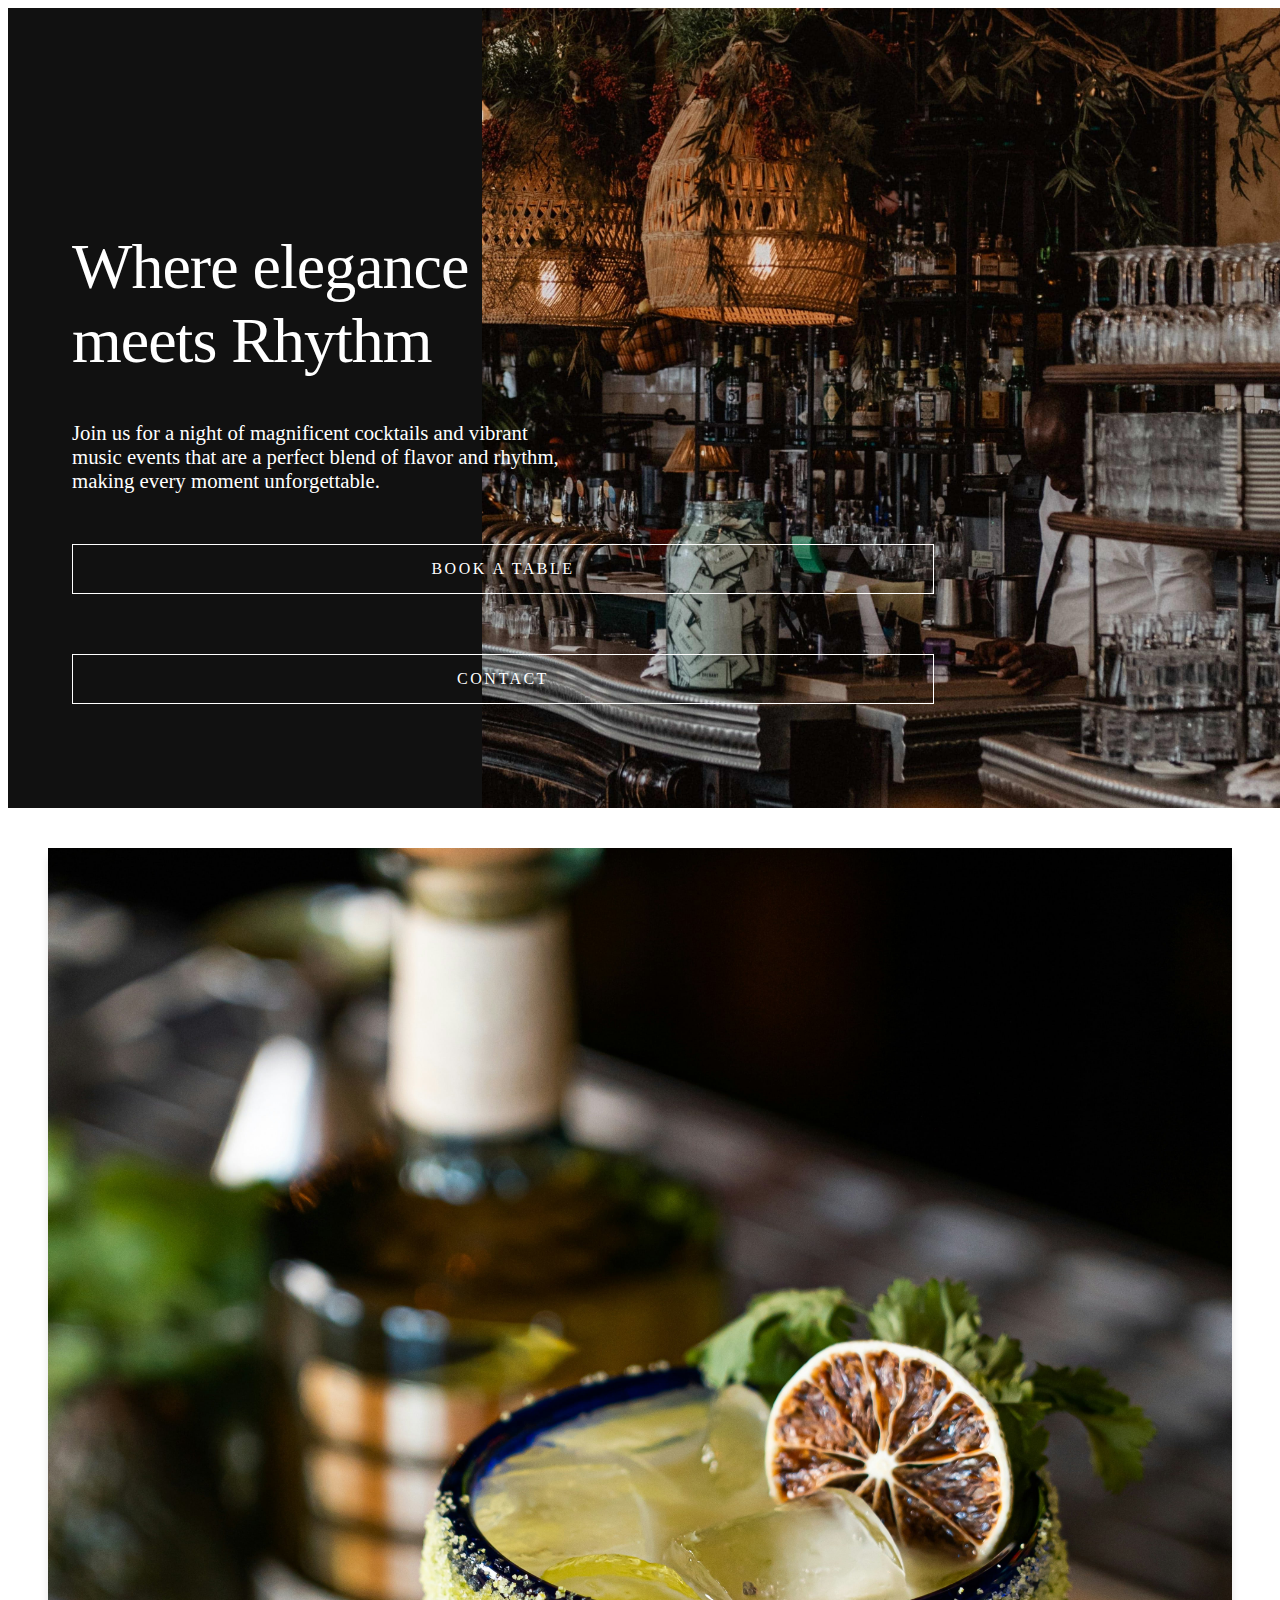
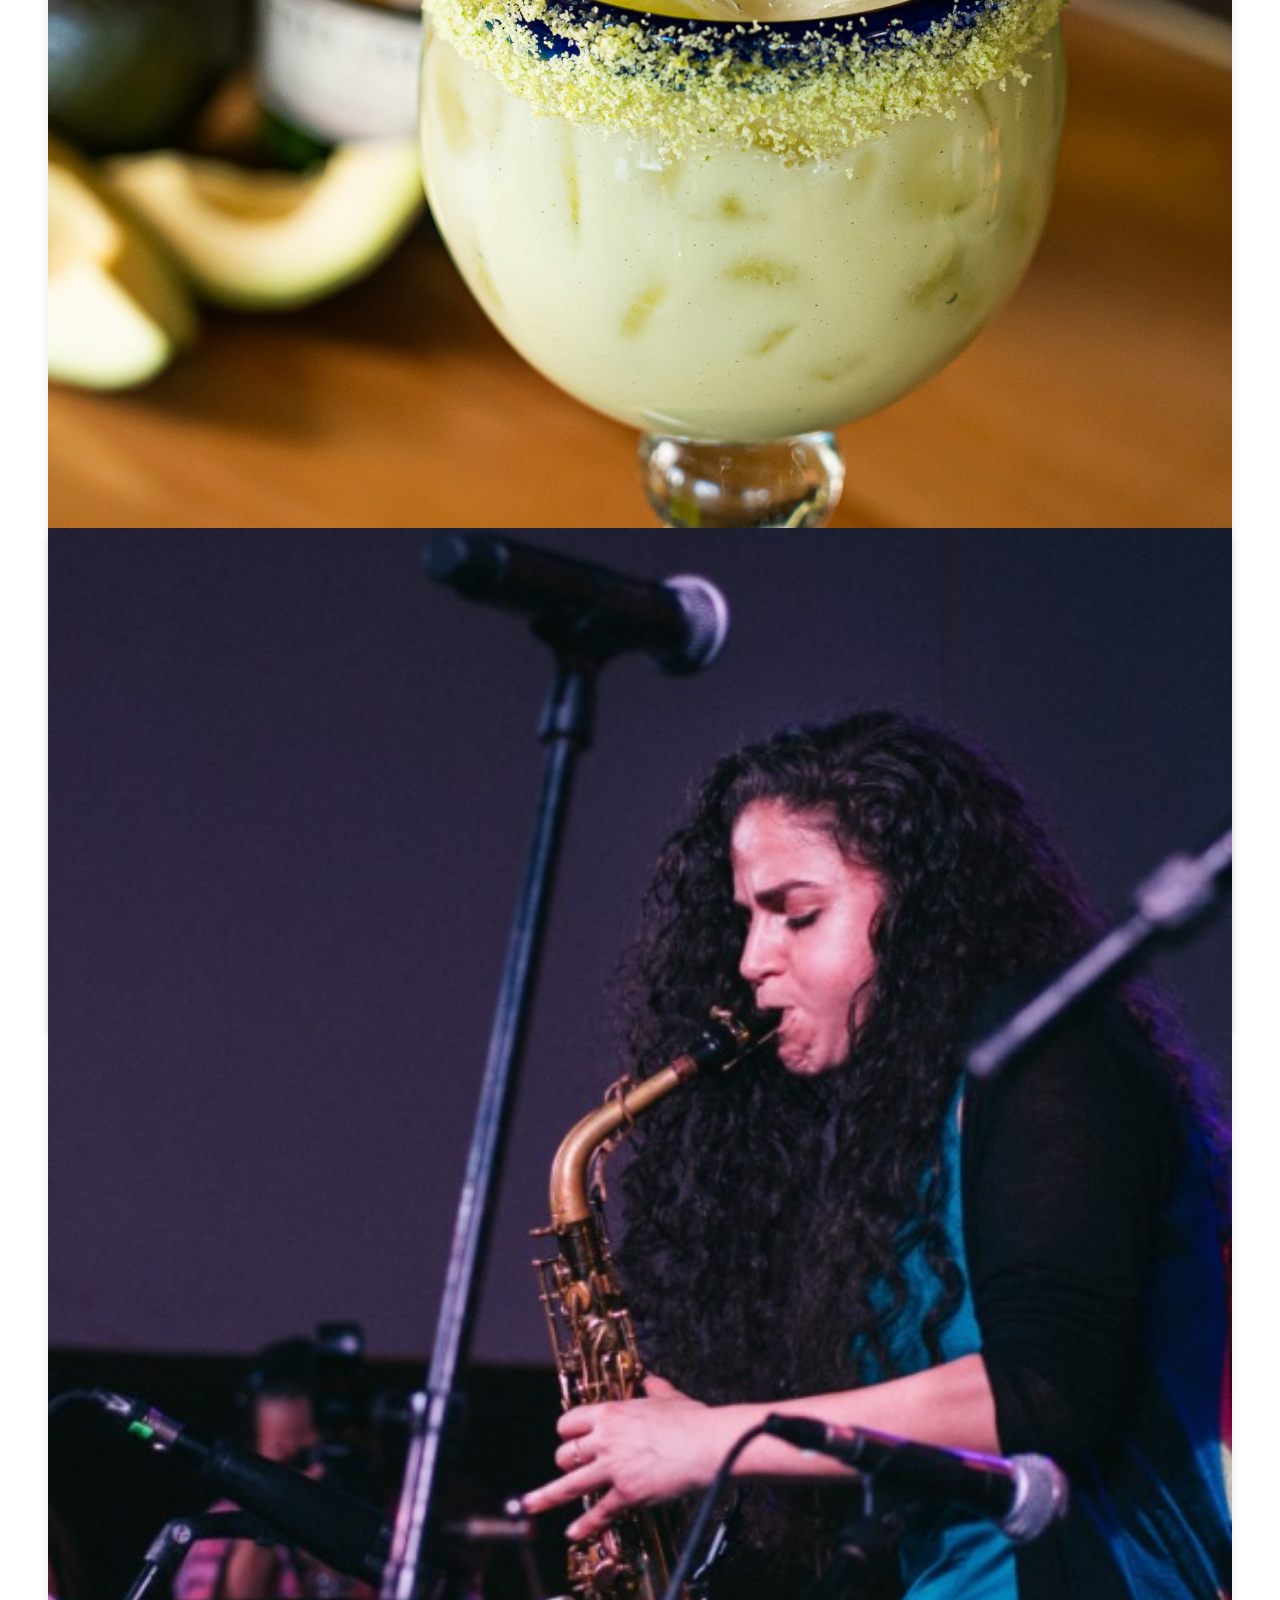
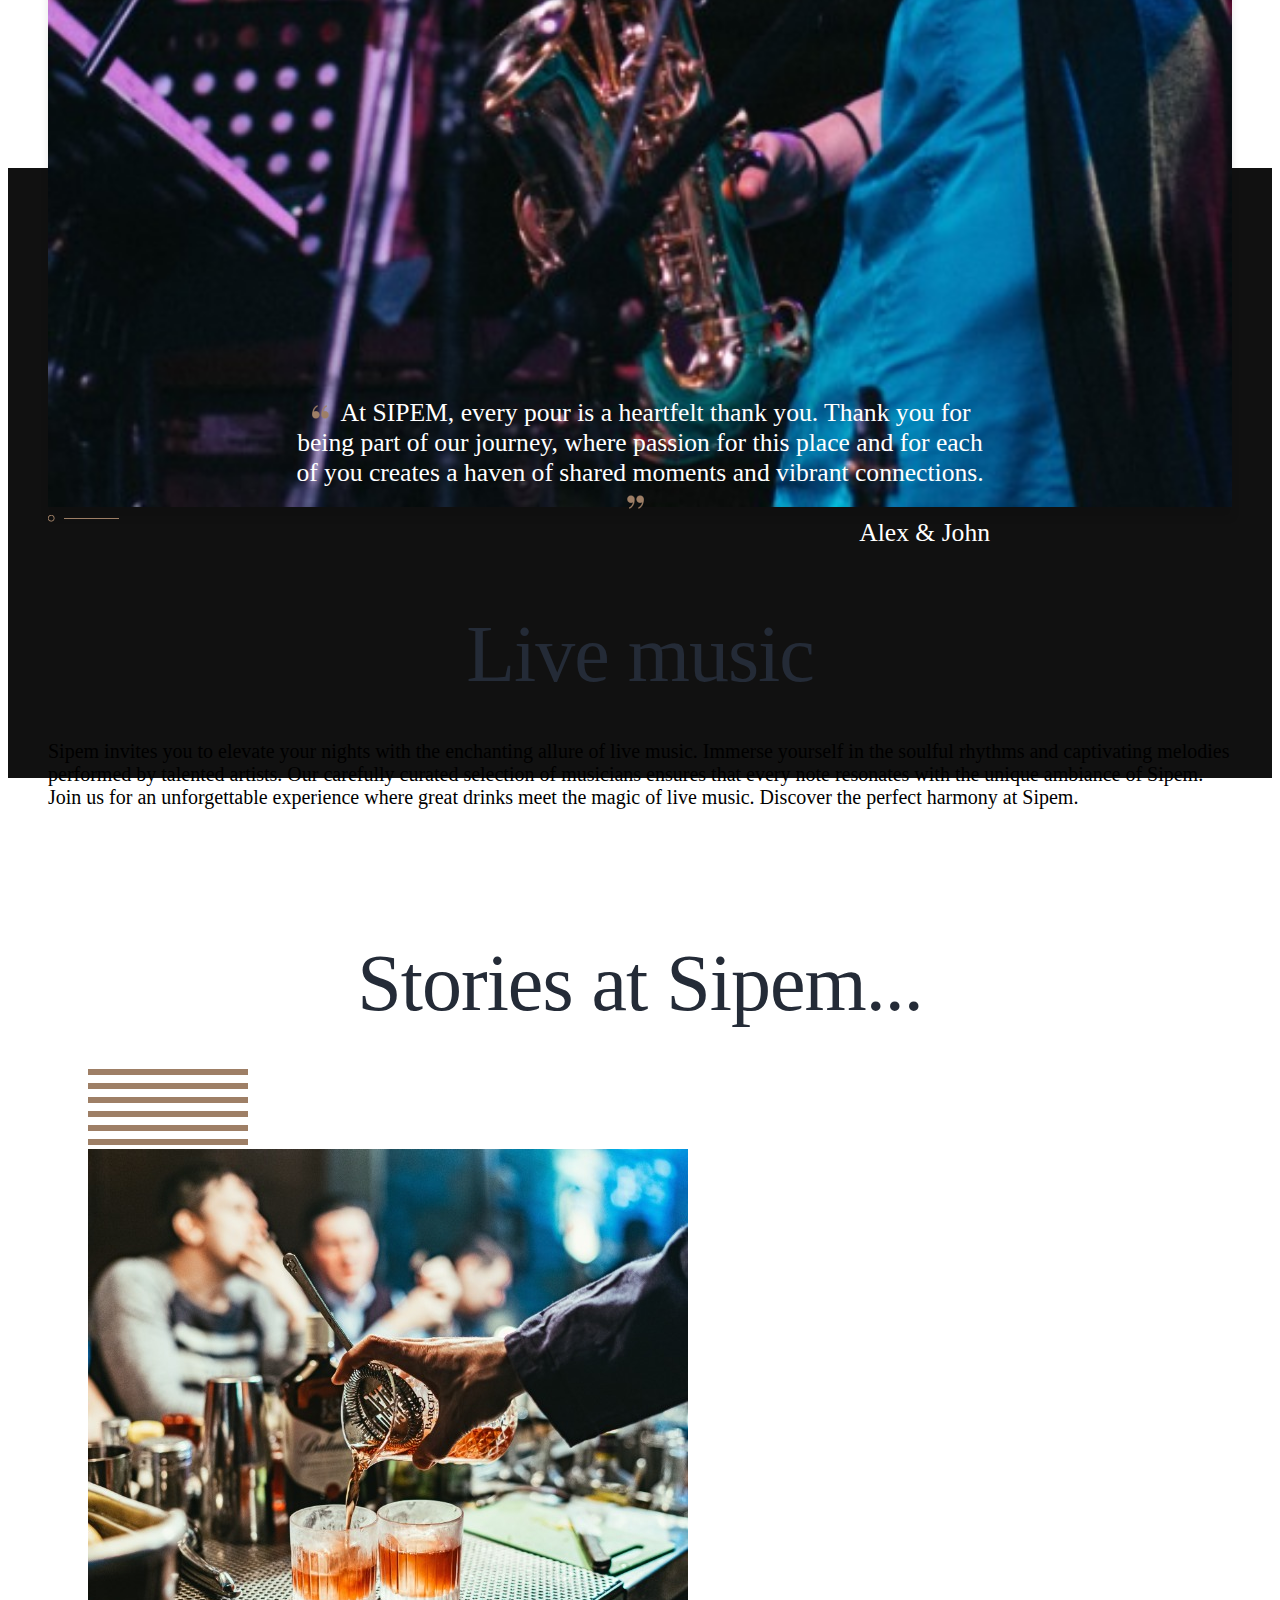
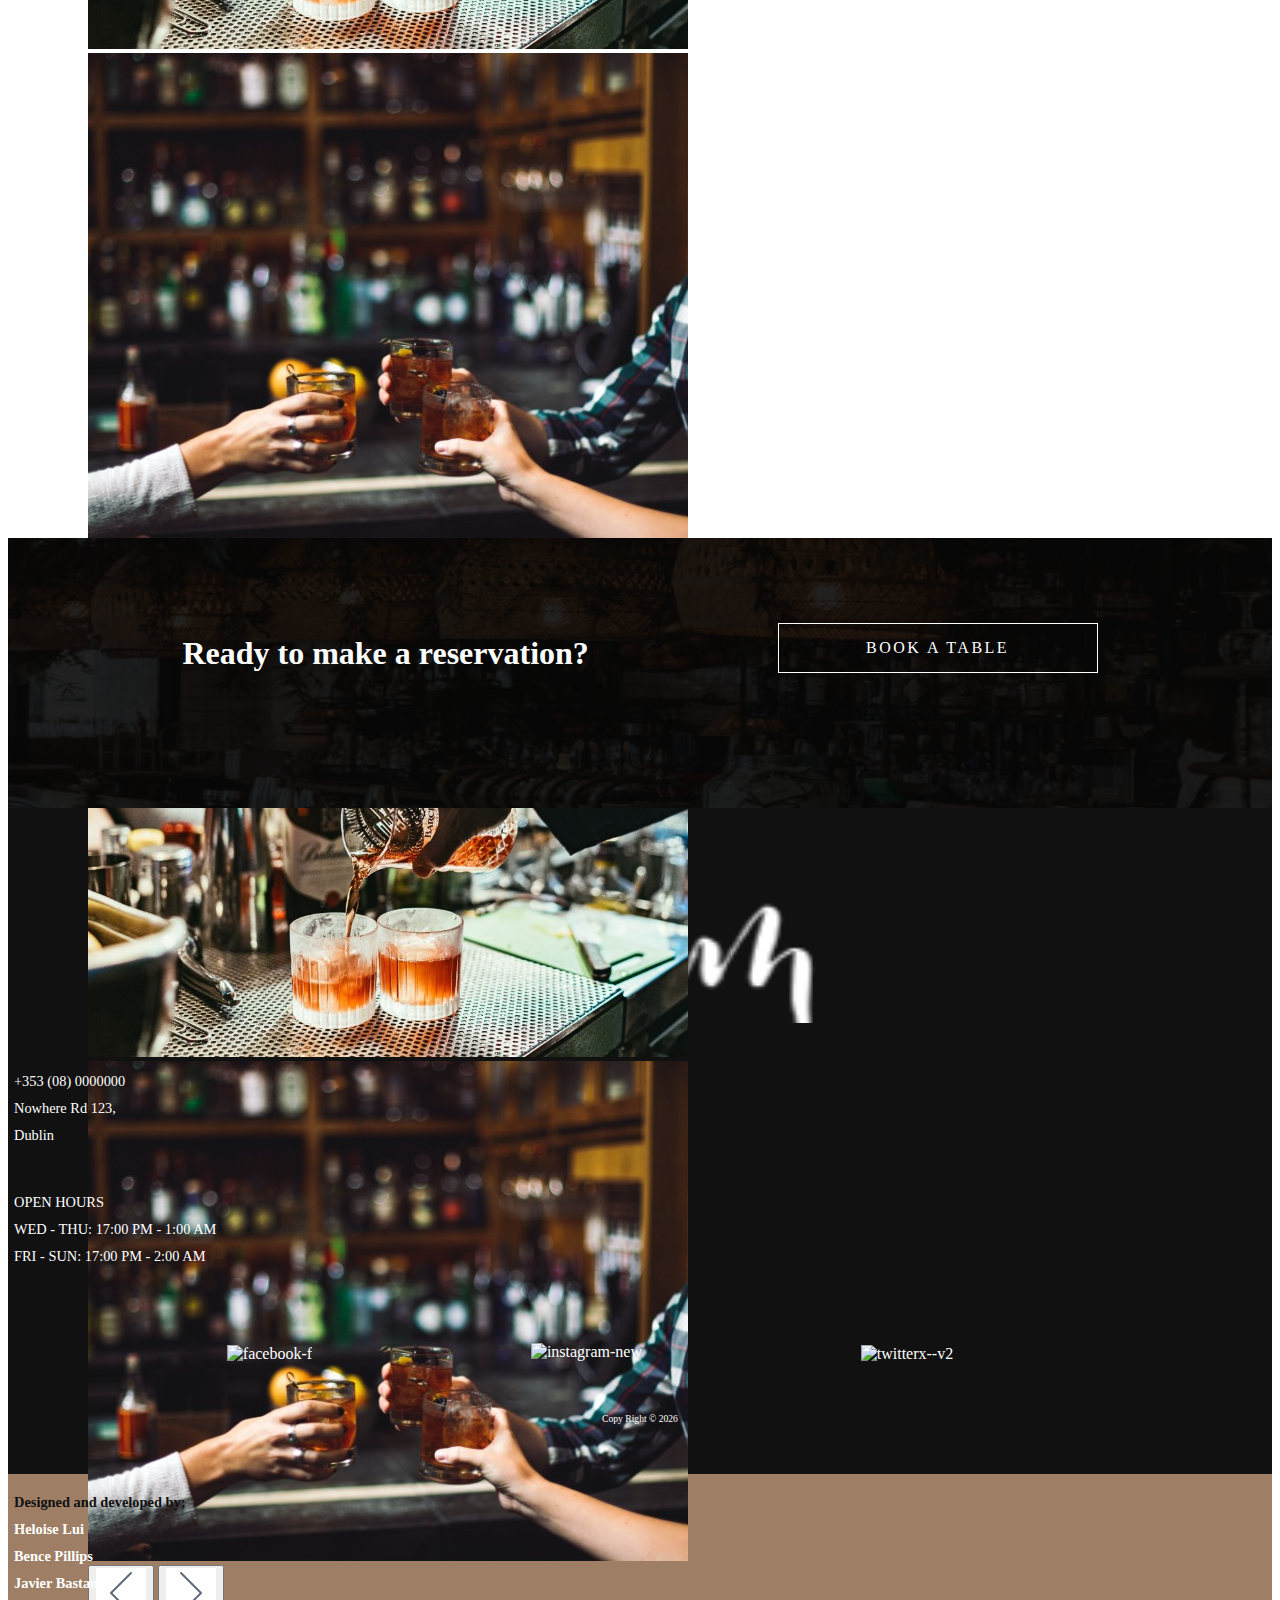
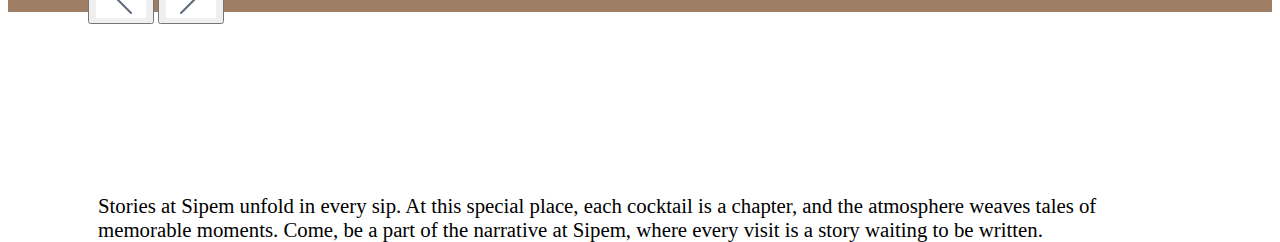
==== commit 9e61380e: "Corrected font and color issues, standardized comments" ====
--- a/index.html
+++ b/index.html
@@ -21,6 +21,8 @@
 </head>
 
 <body>
+
+    <!--- Reservations page @author Heloise Lui --->
 
     <!--------------------- HEADER --------------------->
     <header class="header" id="homepage-header">
--- a/assets/css/style.css
+++ b/assets/css/style.css
@@ -1,45 +1,50 @@
-/* Root Variables for Color Scheme and Fonts */
+@import url('https://fonts.googleapis.com/css2?family=League+Spartan:wght@400;500;600;700;800&family=Lora:wght@500;700&family=Roboto:ital,wght@0,300;0,400;0,500;0,700;0,900;1,400&family=Sanchez:ital@0;1&display=swap');
+
+/**** Root Variables for Color Scheme and Fonts ****/
 :root {
-    /* Color Palette */
+    /**** Color Palette ****/
     --beaver: #9E7F66;
+    --yellowish-beige: #f4e6cb;
     --cod-grey: #111111;
     --mirage: #17192B;
     --elbony-clay: #242B37;
-    --shuttle-gray: #5C6779;
+    --shuttle-blue: #5C6779;
     --white: #ffffff;
     --black: #000000;
-
-    /* Font Families */
-    --font-league-spartan: 'League Spartan', sans-serif;
-    --font-sanchez: 'Sanchez', serif;
-}
-
-@import url('https://fonts.googleapis.com/css2?family=League+Spartan:wght@400;500;600;700;800&family=Lora:wght@500;700&family=Roboto:ital,wght@0,300;0,400;0,500;0,700;0,900;1,400&family=Sanchez:ital@0;1&display=swap');
-
-
+    --red: #b40505;
+    --dark-charcoal: #333333;
+    --black-russian: #0000001a;
+    --navy-blue: #00000080;
+    --black-transparent: #000000e6;
+    --grey: #d9d9d95c;
+
+
+    /**** Font Families ****/
+    --font-league-spartan: var(--font-league-spartan);
+    --font-sanchez: var(--font-sanchez);
+}
 
 h1,
 h2,
 h3,
 h4,
-h5,
-h6 {
-    font-family: "League Spartan";
+h5 {
+    font-family: var(--font-league-spartan);
 }
 
 #CocktailBackground p,
 p a {
-    font-family: "League Spartan";
-
-}
-
-
-/****
-* Navbar, Footer & Modal menu stylings and animations
-* @author Javier Bastande 
-**/
-
-/*************** CLASSLIST ANIMATIONS*/
+    font-family: var(--font-league-spartan);
+
+}
+
+
+/*
+- Navbar, Footer & Modal menu stylings and animations
+- @author Javier Bastande 
+*/
+
+/**** CLASSLIST ANIMATIONS ****/
 .showMenu {
     display: block;
     animation-name: showMenu;
@@ -51,13 +56,13 @@
     from {
         right: -600px;
         display: none;
-        border-left: solid 1px black;
+        border-left: solid 1px var(--black);
     }
 
     to {
         right: 0;
         display: block;
-        border-left: solid 1px white;
+        border-left: solid 1px var(--white);
 
     }
 }
@@ -169,7 +174,7 @@
 }
 
 
-/*********************  SHARED HEADER PROPERTIES*/
+/**** SHARED HEADER PROPERTIES ****/
 header {
     height: 800px;
 }
@@ -185,7 +190,6 @@
     position: relative;
     z-index: 4;
 }
-
 
 header nav .navbar-brand,
 #logo-footer {
@@ -204,9 +208,8 @@
 
 header nav .nav-link,
 header nav .nav-link:hover {
-    color: #ffffff;
-}
-
+    color: var(--white);
+}
 
 header nav .nav-link::after {
     content: '';
@@ -221,7 +224,7 @@
 header nav .nav-link:hover::after {
     height: 2px;
     width: 100%;
-    background-color: #9E7F66;
+    background-color: var(--beaver);
 }
 
 header nav .navbar-toggler,
@@ -237,7 +240,7 @@
     color: inherit;
 }
 
-/* header backgorund images */
+/**** Header Backgorund Images ****/
 #upcoming-header #upcoming-bg-image {
     position: absolute;
     width: 100%;
@@ -274,30 +277,28 @@
 }
 
 #inside-header {
-    background-color: #111111;
+    background-color: var(--cod-grey);
 }
 
 #signature-header .overlay,
 #upcoming-header .overlay {
     width: inherit;
     height: inherit;
-    background-color: #111111;
+    background-color: var(--cod-grey);
     opacity: 0.5;
 }
 
-
-
 header .rectangle {
-    background-color: #111111;
+    background-color: var(--cod-grey);
     position: absolute;
     height: inherit;
 }
 
-/************** SHARED FOOTER PROPERTIES*/
+/**** SHARED FOOTER PROPERTIES ****/
 .footer-wraper {
     min-height: 460px;
     width: 100%;
-    background-color: #111111;
+    background-color: var(--cod-grey);
 }
 
 .footer-wraper .row {
@@ -307,7 +308,7 @@
 
 .container-fluid,
 .names-wraper>p {
-    color: #ffffff;
+    color: var(--white);
 }
 
 .footer-wraper a {
@@ -331,7 +332,7 @@
 }
 
 .authors-container {
-    background-color: #9E7F66;
+    background-color: var(--beaver);
     padding: 10px 0;
 }
 
@@ -342,14 +343,14 @@
 .authors-container>p,
 .names-wraper>p {
     font-weight: bold;
-    font-size: 16px;
-}
-
-
-/****
-* About page stylings shared accross screen sizes
-* @author Javier Bastande 
-**/
+    font-size: 1rem;
+}
+
+
+/*
+- About page stylings shared accross screen sizes
+- @author Javier Bastande 
+*/
 #about-header {
     height: 200px;
 }
@@ -359,17 +360,7 @@
     padding: 0;
 }
 
-h1,
-h2,
-h3,
-h4,
-h5,
-h6 {
-    font-family: "League Spartan", sans-serif;
-}
-
-
-/********** story section**/
+/**** Story Section ****/
 #story-decorator .decorator,
 #alex-decorator .decorator {
     width: 90%;
@@ -386,7 +377,7 @@
 #john .john-wraper,
 #alex .alex-desc-wraper,
 .call-action-heading {
-    font-family: "League Spartan";
+    font-family: var(--font-league-spartan);
     font-size: 1rem;
     line-height: 30px;
 }
@@ -422,7 +413,7 @@
     font-size: 3rem;
 }
 
-/********* john section**/
+/**** John Section ****/
 #john .pin-holder {
     background-image: url("../images/pin.png");
     background-position: center;
@@ -443,21 +434,21 @@
 .pin-separator .gold-circle {
     width: 5px;
     height: 5px;
-    border: solid 2px #9E7F66;
+    border: solid 2px var(--beaver);
     border-radius: 50px;
 }
 
 .pin-separator .gold-line {
     width: 60px;
     height: 1px;
-    background-color: #9E7F66;
+    background-color: var(--beaver);
     border-radius: 5px;
     margin-left: 7px;
 }
 
 #john .john-wraper {
-    background-color: #111111;
-    color: #ffffff;
+    background-color: var(--cod-grey);
+    color: var(--white);
     padding-bottom: 60px;
 }
 
@@ -470,14 +461,14 @@
     background-size: cover;
 }
 
-/********* alex section**/
+/**** Alex Section ****/
 #alex #alex-decorator {
     position: absolute;
     right: 0;
 }
 
 #alex .alex-wraper {
-    color: #111111;
+    color: var(--cod-grey);
     padding-bottom: 60px;
 }
 
@@ -490,7 +481,7 @@
     background-size: cover;
 }
 
-/****** call to action **/
+/**** Call to action ****/
 
 .call-action-wraper .call-action-container {
     display: flex;
@@ -504,7 +495,7 @@
     width: 1000px;
     margin: 0 auto;
     z-index: 1;
-    color: #ffffff;
+    color: var(--white);
     display: flex;
     flex-direction: row;
     justify-content: space-evenly;
@@ -527,14 +518,13 @@
     background-size: cover;
 }
 
-
 .call-action-wraper a {
     height: 75px;
-    font-size: 20px;
+    font-size: 1.25rem;
     font-weight: 500;
     letter-spacing: 1.5px;
-    color: #ffffff;
-    border: solid 1px #ffffff;
+    color: var(--white);
+    border: solid 1px var(--white);
     border-radius: 0;
     width: 50%;
     background-color: transparent;
@@ -543,38 +533,38 @@
 }
 
 .call-action-wraper a:hover {
-    border: solid 1px #111111;
+    border: solid 1px var(--cod-grey);
     transition: 0.5s;
-    background-color: #ffffff;
-    color: #111111;
+    background-color: var(--white);
+    color: var(--cod-grey);
     cursor: url("../images/pointer.png"), auto;
 }
 
-
-/****
-* Reservation page stylings for desktop
-* @author Javier Bastande 
-**/
-/********* CLASSS LIST*/
+/*
+- Reservation page stylings for desktop
+- @author Javier Bastande 
+*/
+
+/**** Class List ****/
 .inputError {
     width: 100%;
     height: 2px;
-    background-color: #b40505;
+    background-color: var(--red);
 }
 
 .redText {
-    color: #b40505;
+    color: var(--red);
     opacity: 0.6;
 }
 
 .redPlaceholder::-webkit-input-placeholder {
-    color: #b40505;
+    color: var(--red);
     opacity: 0.6;
     font-size: 1.125rem;
 }
 
 .wrongEmail::-webkit-input-placeholder {
-    color: #b40505;
+    color: var(--red);
     opacity: 0.6;
     font-size: 1.063rem;
 }
@@ -582,10 +572,10 @@
 .success {
     width: 100%;
     height: 2px;
-    background-color: #9E7F66;
-}
-
-/**** double quotes */
+    background-color: var(--beaver);
+}
+
+/**** Double Quotes ****/
 #reservations-review .left-quote-wraper {
     text-align: start;
 }
@@ -604,13 +594,12 @@
     transform: rotate(180deg);
 }
 
-
-/*********** RESERVATIONS PAGE SHARED PROPERTIES*/
+/**** RESERVATIONS PAGE SHARED PROPERTIES ****/
 #reservations-main-wraper h4 {
     font-size: 4rem;
 }
 
-/** font family*/
+/**** Font Family ****/
 #reservations-main-wraper input,
 #reservations input[type="date"],
 #reservations form .form-input-wraper p,
@@ -625,7 +614,7 @@
 #reservations input[type="date"],
 #contact .contact-form-wraper textarea::placeholder,
 #about-main-wraper {
-    font-family: "League Spartan";
+    font-family: var(--font-league-spartan);
     letter-spacing: 0.5px;
 }
 
@@ -637,10 +626,10 @@
 }
 
 #reservations-review p {
-    font-family: 'Sanchez', sans-serif;
-}
-
-/**** colors ***/
+    font-family: var(--font-league-spartan);
+}
+
+/**** Colors ****/
 .reservations-wraper .reservation-text-wraper,
 #reservations-main-wraper button[type="submit"],
 .contact-wraper .contact-text-wraper,
@@ -652,9 +641,8 @@
 .footer-copyright p,
 .footer-wraper .names-wraper p,
 #about-main-wraper {
-    color: #ffffff;
-}
-
+    color: var(--white);
+}
 
 .authors-container>p,
 .names-wraper>p,
@@ -666,35 +654,35 @@
 #contact .contact-form-wraper textarea,
 #contact .contact-form-wraper textarea::placeholder,
 #about-main-wraper {
-    color: #111111;
+    color: var(--cod-grey);
 }
 
 .reservations-wraper .reservation-form-wraper,
 .contact-wraper .contact-form-wraper,
 #reservations-main-wraper button[type="submit"]:hover,
 #reservations form .form-input-wraper .dropdown a {
-    background-color: #ffffff;
+    background-color: var(--white);
 }
 
 #contact .contact-wraper,
 .footer-wraper {
-    background-color: #111111;
-}
-
-/*** buttons and links */
+    background-color: var(--cod-grey);
+}
+
+/**** Buttons and Links ****/
 #reservations-main-wraper button[type="submit"] {
     font-size: 1.25rem;
     font-weight: 500;
     letter-spacing: 1.5px;
-    background-color: #111111;
+    background-color: var(--cod-grey);
     text-transform: uppercase;
     transition: 0.5s;
 }
 
 #reservations-main-wraper button[type="submit"]:hover {
-    border: solid 1px #111111;
+    border: solid 1px var(--cod-grey);
     transition: 0.5s;
-    color: #111111;
+    color: var(--cod-grey);
     cursor: url("../images/pointer.png"), auto;
 }
 
@@ -703,12 +691,12 @@
     box-shadow: none;
 }
 
-/*** containers shadow*/
+/**** Containers Shadow ****/
 /* https://cssgenerator.org/box-shadow-css-generator.html */
 .reservations-wraper .reservation-form-wraper {
-    box-shadow: 16px 18px 46px -13px rgba(0, 0, 0, 0.21);
-    -webkit-box-shadow: 16px 18px 46px -13px rgba(0, 0, 0, 0.21);
-    -moz-box-shadow: 16px 18px 46px -13px rgba(0, 0, 0, 0.21);
+    box-shadow: 16px 18px 46px -13px var(--black-transparent);
+    -webkit-box-shadow: 16px 18px 46px -13px var(--black-transparent);
+    -moz-box-shadow: 16px 18px 46px -13px var(--black-transparent);
 }
 
 #reservations input[type="date"]::-webkit-calendar-picker-indicator:hover,
@@ -726,7 +714,7 @@
     cursor: url("../images/pointer.png"), auto;
 }
 
-/******* shared form inputs ***/
+/******* Shared Form Inputs ***/
 input[type="checkbox"]:focus,
 select,
 input[type="date"]:focus,
@@ -737,9 +725,9 @@
     outline: none;
     box-shadow: none;
     border: none;
-    color: #111111;
+    color: var(--cod-grey);
     opacity: 0.8;
-    background-color: #ffffff;
+    background-color: var(--white);
 }
 
 #reservations-main-wraper .form-input-wraper {
@@ -773,13 +761,12 @@
     background-size: cover;
 }
 
-/****
-* Home page stylings
-*
-* @author Heloise Lui 
-**/
-
-/************** MAIN **************/
+/*
+- Home page stylings
+- @author Heloise Lui 
+*/
+
+/**** MAIN ****/
 .homepage-heading {
     width: 100%;
     position: absolute;
@@ -799,9 +786,9 @@
 
 .homepage-heading .heading-container .header-content {
     /* margin: 0 auto; */
-    color: #ffffff;
+    color: var(--white);
     width: 720px;
-    font-family: 'League Spartan', sans-serif;
+    font-family: var(--font-league-spartan);
     font-weight: 400;
     text-align: left;
 }
@@ -816,8 +803,8 @@
 
 .section2,
 .section3 {
-    background-color: #ffffff;
-    font-family: 'League Spartan', sans-serif;
+    background-color: var(--white);
+    font-family: var(--font-league-spartan);
     padding: 40px;
     min-height: fit-content;
     height: 1200px;
@@ -827,7 +814,7 @@
 .section3 img {
     width: 100%;
     height: auto;
-    box-shadow: 0 10px 8px #0000001a;
+    box-shadow: 0 10px 8px var(--black-russian);
 }
 
 section .container .service {
@@ -835,27 +822,23 @@
     height: 500px;
 }
 
-
 /* .section5 img {
     width: 100%;
 } */
 
-
-/* Estilizando o h3 */
 .section2 h3,
 .section3 h3 {
     font-weight: bold;
     font-size: 3rem;
 }
 
-/* Estilizando o p */
 .section2 p,
 .section3 p {
     font-size: 1.25rem;
 }
 
 .section5 p {
-    font-family: 'League Spartan';
+    font-family: var(--font-league-spartan);
     font-size: 1.3rem;
     margin: 170px 10px;
 }
@@ -863,23 +846,23 @@
 .header-content h1 {
     font-size: 4rem;
     font-weight: 400;
-    font-family: 'League Spartan';
+    font-family: var(--font-league-spartan);
     letter-spacing: -1px;
 }
 
 .header-content p {
     font-size: 1.3rem;
-    font-family: 'League Spartan';
+    font-family: var(--font-league-spartan);
     word-break: keep-all;
     width: 500px;
 }
 
 .container-image {
     text-align: center;
-    background-color: #111111;
-    color: #ffffff;
+    background-color: var(--cod-grey);
+    color: var(--white);
     font-size: 2.2rem;
-    font-family: 'Sanchez', serif;
+    font-family: var(--font-sanchez);
     font-weight: 400;
     padding: 230px;
 
@@ -908,7 +891,7 @@
 
 .buttons button {
     background-color: transparent;
-    color: #333;
+    color: var(--dark-charcoal);
     font-size: 1.125rem;
     padding: 15px 32px;
     text-align: center;
@@ -922,8 +905,8 @@
 
 .row h3 {
     text-align: center;
-    color: #242B37;
-    font-family: 'League Spartan', sans-serif;
+    color: var(--elbony-clay);
+    font-family: var(--font-league-spartan);
     font-size: 5rem;
     font-weight: 400;
     letter-spacing: -1px;
@@ -936,7 +919,7 @@
     background-position: center;
     padding: 70px 80px;
     position: relative;
-    color: #fff;
+    color: var(--white);
 }
 
 .reservation-footer::before {
@@ -946,7 +929,7 @@
     right: 0;
     bottom: 0;
     left: 0;
-    background: rgba(0, 0, 0, 0.5);
+    background: var(--navy-blue);
     z-index: 1;
 }
 
@@ -965,17 +948,17 @@
 }
 
 .reservation-heading {
-    font-family: 'League Spartan', sans-serif;
+    font-family: var(--font-league-spartan);
     font-size: 2.5rem;
     font-weight: bold;
     margin-bottom: 1rem;
 }
 
 .btn-homepage {
-    font-family: 'League Spartan', sans-serif;
+    font-family: var(--font-league-spartan);
     background-color: transparent;
-    border: 1px solid #fff;
-    color: #fff;
+    border: 1px solid var(--white);
+    color: var(--white);
     padding: 15px 70px;
     font-size: 1rem;
     width: 100%;
@@ -994,33 +977,28 @@
 }
 
 .btn-homepage:hover {
-    background-color: #ffffff;
-    color: #333;
+    background-color: var(--white);
+    color: var(--dark-charcoal);
     text-decoration: none;
 }
 
-/* #sipemCarousel button {
-    background-color: #9E7F66;
-} */
-
 #sipemCarousel img {
-    background-color: #ffffff;
-}
-
-/****
-* Upcoming page stylings
-*
-* @author Heloise Lui 
-**/
+    background-color: var(--white);
+}
+
+/*
+- Upcoming page stylings
+- @author Heloise Lui 
+*/
 .upcoming-events {
-    background-color: #ffffff;
-    font-family: 'League Spartan', sans-serif;
+    background-color: var(--white);
+    font-family: var(--font-league-spartan);
     text-align: center;
 }
 
 .upcoming-events h1 {
     font-size: 4rem;
-    color: #242B37;
+    color: var(--elbony-clay);
     margin: 70px 0;
 }
 
@@ -1046,24 +1024,24 @@
     width: 350px;
     height: 300px;
     margin-bottom: 40px;
-    box-shadow: 0 10px 50px -12px #333;
+    box-shadow: 0 10px 50px -12px var(--dark-charcoal);
 }
 
 .upcoming-events .event h2 {
     font-weight: bold;
     font-size: 2rem;
-    color: #242B37;
+    color: var(--elbony-clay);
 }
 
 .upcoming-events .event p {
     font-size: 1.3rem;
-    color: #242B37;
+    color: var(--elbony-clay);
     margin-bottom: 40px;
 
 }
 
 .upcoming-events .event .event-time {
-    color: #111111;
+    color: var(--cod-grey);
     font-size: 1rem;
     letter-spacing: 2px;
 }
@@ -1083,8 +1061,7 @@
     width: 100%;
     height: 100%;
     overflow: auto;
-    background-color: #000000;
-    background-color: rgba(0, 0, 0, 0.9);
+    background-color: var(--black-transparent);
 }
 
 .lightbox-content {
@@ -1098,23 +1075,23 @@
     position: absolute;
     top: 50px;
     right: 35px;
-    color: #f1f1f1;
-    font-size: 40px;
+    color: var(--white);
+    font-size: 2.5rem;
     font-weight: bold;
     cursor: pointer;
 }
 
 /* Newsletter Section */
 .newsletter {
-    color: #242B37;
+    color: var(--elbony-clay);
     padding: 60px 0;
-    font-family: 'League Spartan', sans-serif;
+    font-family: var(--font-league-spartan);
     text-align: center;
 }
 
 .newsletter h2 {
     font-size: 2.5rem;
-    font-family: 'League Spartan';
+    font-family: var(--font-league-spartan);
     margin-bottom: 20px;
     font-weight: 700;
 }
@@ -1129,15 +1106,15 @@
     margin-right: 3px;
     border: none;
     border-radius: 0;
-    background-color: rgba(217, 217, 217, 0.36);
+    background-color: var(--grey);
     width: 344px;
     height: 40px;
 }
 
 .newsletter button {
-    background-color: #111111;
+    background-color: var(--cod-grey);
     font-size: 1rem;
-    color: #FFFFFF;
+    color: var(--white);
     text-align: center;
     width: 108px;
     height: 40px;
@@ -1146,9 +1123,9 @@
 }
 
 .newsletter button:hover {
-    background-color: #FFFFFF;
-    border: 1px solid #111111;
-    color: #111111;
+    background-color: var(--white);
+    border: 1px solid var(--cod-grey);
+    color: var(--cod-grey);
 }
 
 .reservation-footer {
@@ -1157,7 +1134,7 @@
     background-position: center;
     padding: 70px 80px;
     position: relative;
-    color: #fff;
+    color: var(--white);
 }
 
 .reservation-footer::before {
@@ -1167,7 +1144,7 @@
     right: 0;
     bottom: 0;
     left: 0;
-    background: rgba(0, 0, 0, 0.5);
+    background: var(--navy-blue);
     z-index: 1;
 }
 
@@ -1179,17 +1156,17 @@
 }
 
 .reservation-heading {
-    font-family: 'League Spartan', sans-serif;
+    font-family: var(--font-league-spartan);
     font-size: 2.5rem;
     font-weight: bold;
     margin-bottom: 1rem;
 }
 
 .btn-footer {
-    font-family: 'League Spartan', sans-serif;
+    font-family: var(--font-league-spartan);
     background-color: transparent;
-    border: 1px solid #fff;
-    color: #fff;
+    border: 1px solid var(--white);
+    color: var(--white);
     padding: 15px 35px;
     font-size: 1rem;
     text-transform: uppercase;
@@ -1199,41 +1176,38 @@
 }
 
 .btn-footer:hover {
-    background-color: #fff;
-    color: #333;
+    background-color: var(--white);
+    color: var(--dark-charcoal);
     text-decoration: none;
 }
 
-
-
-
-
-/* Signature page stylings Sections 
-**
-**@author Bence Pillips*/
-
-
-/* Style for Cocktail Overview */
+/* Signature page 
+- Stylings Sections 
+- @author Bence Pillips
+*/
+
+
+/**** Style for Cocktail Overview ****/
 .cocktail-overview {
     padding-top: 50px;
 }
 
 .cocktail-overview h1,
 .cocktail-section h1 {
-    font-family: 'Spartan League', sans-serif;
-}
-
-/* Style for cocktail section */
+    font-family: var(--font-league-spartan);
+}
+
+/**** Style for cocktail section ****/
 .cocktail-section {
     padding: 50px 0;
 }
 
 .cocktail-overview p,
 .cocktail-section P {
-    font-family: 'Sanchez', serif;
-}
-
-/* Style for cocktail image*/
+    font-family: var(--font-sanchez);
+}
+
+/**** Style for cocktail image ****/
 .cocktail-section img {
     max-width: 100%;
     max-height: 750px;
@@ -1243,7 +1217,7 @@
     object-fit: cover;
 }
 
-/* Style for cocktail images when clicked */
+/**** Style for cocktail images when clicked ****/
 .clickedCocktail {
     transition: transform 0.2s ease-in-out;
 }
@@ -1252,22 +1226,22 @@
     transform: scale(1.05);
 }
 
-/* Style for cocktail info */
+/**** Style for cocktail info ****/
 .cocktail-info {
     padding: 20px;
 }
 
 .cocktail-info h2 {
-    font-size: 24px;
+    font-size: 1.5rem;
     margin-bottom: 10px;
 }
 
 .cocktail-info p {
-    font-size: 16px;
+    font-size: 1rem;
     line-height: 1.6;
 }
 
-/* CSS for Minigame */
+/**** CSS for Minigame ****/
 #minigame-section {
     padding: 50px;
 }
@@ -1282,8 +1256,8 @@
     margin: 0 auto;
     display: flex;
     flex-wrap: wrap;
-    background-color: rgb(112, 47, 47);
-    border: 10px solid rgb(163, 161, 161);
+    background-color: var(--grey);
+    border: 5px solid var(--beaver);
     justify-content: space-between;
     padding: 5px;
 }
@@ -1296,9 +1270,8 @@
 #board .card {
     margin: 5px;
     border: none;
-    background-color: #111111;
+    background-color: var(--cod-grey);
     zoom: 1.1;
-
 }
 
 .card:active {
@@ -1308,8 +1281,8 @@
 
 
 /* Inside page stylings 
-**
-**@author Bence Pillips*/
+- @author Bence Pillips
+*/
 
 .gallery-page .container {
     width: calc(100% - 40px);
@@ -1344,13 +1317,13 @@
 }
 
 
-/*************************** Large devices (laptops/desktops, 992px and up) */
+/**** Large devices (laptops/desktops, 992px and up) ****/
 @media only screen and (min-width: 992px) {
 
-    /****
-* Navbar, Footer & Modal menu stylings for desktop
-* @author Javier Bastande 
-**/
+    /*
+- Navbar, Footer & Modal menu stylings for desktop
+- @author Javier Bastande 
+*/
     header .navbar {
         max-width: 1300px;
     }
@@ -1387,11 +1360,11 @@
         position: relative;
     }
 
-    /**************** FOOTER SECTION ****/
+    /**** Footer Section ****/
     .footer-wraper {
         min-height: 260px;
         min-width: 100%;
-        background-color: #111111;
+        background-color: var(--cod-grey);
 
     }
 
@@ -1459,16 +1432,16 @@
 
     }
 
-    /****
-* About page stylings for Desktop
-* @author Javier Bastande 
-**/
+    /*
+- About page stylings for Desktop
+- @author Javier Bastande 
+*/
 
     #about-main-wraper {
         position: relative;
     }
 
-    /********* story section**/
+    /**** Story Section ****/
     #story #story-decorator {
         position: absolute;
         top: 0;
@@ -1543,7 +1516,7 @@
         font-size: 3.2rem;
     }
 
-    /********* john section**/
+    /**** John Section ****/
     #john .pin-holder {
         background-image: url("../images/pin.png");
         background-position: center;
@@ -1564,21 +1537,21 @@
     .pin-separator .gold-circle {
         width: 5px;
         height: 5px;
-        border: solid 2px #9E7F66;
+        border: solid 2px var(--beaver);
         border-radius: 50px;
     }
 
     .pin-separator .gold-line {
         width: 60px;
         height: 1px;
-        background-color: #9E7F66;
+        background-color: var(--beaver);
         border-radius: 5px;
         margin-left: 7px;
     }
 
     #john .john-wraper {
-        background-color: #111111;
-        color: #ffffff;
+        background-color: var(--cod-grey);
+        color: var(--white);
         padding-bottom: 60px;
     }
 
@@ -1586,7 +1559,7 @@
         min-height: 520px;
     }
 
-    /********* alex section**/
+    /**** Alex Section ****/
     #alex #alex-decorator {
         position: absolute;
         right: 0;
@@ -1616,7 +1589,7 @@
     }
 
     #alex .alex-wraper {
-        color: #111111;
+        color: var(--cod-grey);
         padding-bottom: 60px;
     }
 
@@ -1633,8 +1606,7 @@
         height: inherit;
     }
 
-
-    /******call to action ****/
+    /**** Call to action ****/
     .call-action-wraper {
         height: 200px;
     }
@@ -1644,12 +1616,11 @@
 
     }
 
-    /****
-* Reservations page stylings for desktop
-* @author Javier Bastande 
-**/
-
-    /*********** RESERVATIONS SECTION */
+    /*
+- Reservations page stylings for desktop
+- @author Javier Bastande 
+*/
+    /**** Reservation Section ****/
     .reservations-wraper {
         width: 100%;
         position: absolute;
@@ -1686,7 +1657,7 @@
         width: 100%;
     }
 
-    /*** BOOKING FORM*/
+    /**** Booking Form ****/
     #reservations form .form-input-wraper p {
         font-size: 1.25rem;
         padding-top: 10px;
@@ -1730,7 +1701,7 @@
     #reservations-main-wraper .inputBaseLine {
         width: 100%;
         min-height: 2px;
-        background-color: #9E7F66;
+        background-color: var(--beaver);
     }
 
     #contact-number-wraper {
@@ -1749,7 +1720,7 @@
 
     #reservations form .form-check {
         margin-top: 30px;
-        font-size: 16px;
+        font-size: 1rem;
         opacity: 0.9;
     }
 
@@ -1757,11 +1728,11 @@
         height: 20px;
         width: 20px;
         margin: 0 10px 0 10px;
-        border: solid 1px #9E7F66;
+        border: solid 1px var(--beaver);
     }
 
     #reservations input[type="checkbox"]:checked {
-        background-color: #9E7F66;
+        background-color: var(--beaver);
     }
 
     #reservations-main-wraper button[type="submit"] {
@@ -1771,12 +1742,10 @@
         font-weight: 500;
         letter-spacing: 1.5px;
         width: 93%;
-        background-color: #111111;
+        background-color: var(--cod-grey);
         text-transform: uppercase;
         transition: 0.5s;
     }
-
-
 
     /*  Remove default arrows on input type=number */
     /*  Code taken from next link */
@@ -1795,30 +1764,28 @@
     }
 
 
-    /**** DAY PICKER */
+    /**** Day Picker ****/
 
     /* Took this code "::-webkit-datetime-edit" from the below link to override default date input placeholder color */
     /* https://stackoverflow.com/questions/31706433/how-can-i-change-the-text-color-of-chromes-input-date-placeholder */
     #reservations input[type="date"]::-webkit-datetime-edit {
-        color: #111111;
+        color: var(--cod-grey);
         opacity: 0.7;
         font-size: 1.063rem;
         ;
         cursor: url("../images/pointer.png"), auto;
     }
 
-
-
     /* Took this code "::-webkit-calendar-picker-indicator {filter: invert(0.5);}"
  from the below link to override default date indicator color */
     /* https://stackoverflow.com/questions/31706433/how-can-i-change-the-text-color-of-chromes-input-date-placeholder */
+
     #reservations input[type="date"]::-webkit-calendar-picker-indicator {
         filter: invert(0.5);
         font-size: 1.125rem;
     }
 
-
-    /**** TIME PICKER */
+    /**** Timer Picker ****/
 
     #reservations form .form-input-wraper .dropdown {
         text-align: center;
@@ -1846,7 +1813,7 @@
     }
 
     #reservations form .form-input-wraper .time-slot-wraper p:hover {
-        background-color: rgb(244, 230, 203);
+        background-color: var(--yellowish-beige);
         border-radius: 5px;
     }
 
@@ -1877,8 +1844,8 @@
 
     }
 
-    /***** remove arrow on dropdown element ****/
-    /**
+    /**** Removing arrow on dropdown element ****/
+    /*
 * Took the code lines from the below link
 /* https://stackoverflow.com/questions/16603979/how-to-remove-the-default-arrow-icon-from-a-dropdown-list-select-element 
 */
@@ -1888,30 +1855,29 @@
     }
 
 
-    /***** Override autofill default style behavoir ****/
-    /**
+    /**** Override autofill default style behavoir ****/
+    /*
 * Took the code lines from the below link
 /* https://stackoverflow.com/questions/2338102/override-browser-form-filling-and-input-highlighting-with-html-css 
 */
     input:-webkit-autofill,
     #contact input:-webkit-autofill {
-        -webkit-box-shadow: 0 0 0 50px #333333 inset;
-        /* Change the color to your own background color */
-        -webkit-text-fill-color: #FFFFF0;
-        -webkit-text-fill-backgorund-color: #FFFFF0;
+        -webkit-box-shadow: 0 0 0 50px var(--dark-charcoal) inset;
+
+        -webkit-text-fill-color: var(--white);
+        -webkit-text-fill-backgorund-color: var(--white);
         -webkit-text-fill-font-size: 0.813rem;
     }
 
     #reservations input:-webkit-autofill:focus,
     #contact input:-webkit-autofill:focus {
-        -webkit-box-shadow: 0 0 0 50px #ffffff inset;
-        /*your box-shadow*/
-        -webkit-text-fill-backgorund-color: #FFFFF0;
-        -webkit-text-fill-color: #111111;
+        -webkit-box-shadow: 0 0 0 50px var(--white) inset;
+        -webkit-text-fill-backgorund-color: var(--white);
+        -webkit-text-fill-color: var(--cod-grey);
         -webkit-text-fill-font-size: 1.125rem;
     }
 
-    /******* RESERVATION SECTIONS SEPARATOR  */
+    /**** Reservation Sections Separator ****/
     #reservations-section-separator {
         width: 100%;
         padding-bottom: 150px;
@@ -1938,7 +1904,7 @@
         right: 480px;
     }
 
-    /******* CONTACT SECTION*/
+    /**** Contact Section ****/
     .contact-wraper {
         position: relative;
         min-height: fit-content;
@@ -1969,10 +1935,9 @@
 
     .contact-wraper .contact-form-wraper {
         padding: 40px 50px;
-        box-shadow: 16px 18px 46px -13px rgba(0, 0, 0, 0.21);
-        -webkit-box-shadow: 16px 18px 46px -13px rgba(0, 0, 0, 0.21);
-        -moz-box-shadow: 16px 18px 46px -13px rgba(0, 0, 0, 0.21);
-
+        box-shadow: 16px 18px 46px -13px var(--black-transparent);
+        -webkit-box-shadow: 16px 18px 46px -13px var(--black-transparent);
+        -moz-box-shadow: 16px 18px 46px -13px var(--black-transparent);
     }
 
     .contact-wraper .office-hours-wraper {
@@ -1983,7 +1948,7 @@
         font-size: 1rem;
     }
 
-    /************** CONTACT FORM */
+    /**** Contact Form ****/
     #contact .contact-form-wraper textarea {
         margin: 50px 5px 0 5px;
         font-size: 1.25rem;
@@ -2001,11 +1966,11 @@
         text-align: left;
     }
 
-    /************* REVIEW SECTION**/
+    /**** Review Section ****/
     #reservations-review {
         width: 100%;
         min-height: 450px;
-        background-color: #ffffff;
+        background-color: var(--white);
     }
 
     #reservations-review #review-wraper {
@@ -2035,7 +2000,7 @@
     }
 
     #reservations-review .review-container .text-wraper {
-        margin: 150px auto;
+        margin: 70px auto;
         padding: 30px;
         width: 950px;
     }
@@ -2050,21 +2015,20 @@
     }
 
 
-    /****
-* Upcoming page stylings for desktop screens
-*
-* @author Heloise Lui 
-**/
+    /*
+- Upcoming page stylings for desktop screens
+- @author Heloise Lui 
+*/
 
     .upcoming-events {
-        background-color: #ffffff;
-        font-family: 'League Spartan', sans-serif;
+        background-color: var(--white);
+        font-family: var(--font-league-spartan);
         text-align: center;
     }
 
     .upcoming-events h1 {
         font-size: 4rem;
-        color: #242B37;
+        color: var(--elbony-clay);
         margin: 70px 0;
 
     }
@@ -2086,41 +2050,38 @@
         width: 350px;
         height: 300px;
         margin-bottom: 40px;
-        box-shadow: 0 10px 50px -12px #333;
+        box-shadow: 0 10px 50px -12px var(--dark-charcoal);
     }
 
     .upcoming-events .event h2 {
         font-weight: bold;
         font-size: 2rem;
-        color: #242B37;
+        color: var(--elbony-clay);
     }
 
     .upcoming-events .event p {
         font-size: 1.3rem;
-        color: #242B37;
+        color: var(--elbony-clay);
         margin-bottom: 40px;
-
     }
 
     .upcoming-events .event .event-time {
-        color: #111111;
+        color: var(--cod-grey);
         font-size: 1rem;
         letter-spacing: 2px;
     }
 
-
-
-    /* Newsletter Section */
+    /**** Newsletter Section ****/
     .newsletter {
-        color: #242B37;
+        color: var(--elbony-clay);
         padding: 60px 0;
-        font-family: 'League Spartan', sans-serif;
+        font-family: var(--font-league-spartan);
         text-align: center;
     }
 
     .newsletter h2 {
         font-size: 2.5rem;
-        font-family: 'League Spartan';
+        font-family: var(--font-league-spartan);
         margin-bottom: 20px;
         font-weight: 700;
     }
@@ -2135,15 +2096,15 @@
         margin-right: 3px;
         border: none;
         border-radius: 0;
-        background-color: rgba(217, 217, 217, 0.36);
+        background-color: var(--grey);
         width: 344px;
         height: 40px;
     }
 
     .newsletter button {
-        background-color: #111111;
+        background-color: var(--cod-grey);
         font-size: 1rem;
-        color: #FFFFFF;
+        color: var(--white);
         text-align: center;
         width: 108px;
         height: 40px;
@@ -2152,11 +2113,10 @@
     }
 
     .newsletter button:hover {
-        background-color: #FFFFFF;
-        border: 1px solid #111111;
-        color: #111111;
-    }
-
+        background-color: var(--white);
+        border: 1px solid var(--cod-grey);
+        color: var(--cod-grey);
+    }
 
     .reservation-footer {
         background-image: url('../images/call-action-img.webp');
@@ -2164,7 +2124,7 @@
         background-position: center;
         padding: 70px 80px;
         position: relative;
-        color: #fff;
+        color: var(--white);
         text-align: center;
     }
 
@@ -2175,7 +2135,7 @@
         right: 0;
         bottom: 0;
         left: 0;
-        background: rgba(0, 0, 0, 0.5);
+        background: var(--navy-blue);
         z-index: 1;
     }
 
@@ -2188,7 +2148,7 @@
     }
 
     .reservation-heading {
-        font-family: 'League Spartan', sans-serif;
+        font-family: var(--font-league-spartan);
         font-size: 2rem;
         font-weight: bold;
         text-align: left;
@@ -2196,10 +2156,10 @@
     }
 
     .btn-footer {
-        font-family: 'League Spartan', sans-serif;
+        font-family: var(--font-league-spartan);
         background-color: transparent;
-        border: 1px solid #fff;
-        color: #fff;
+        border: 1px solid var(--white);
+        color: var(--white);
         padding: 15px 35px;
         font-size: 1rem;
         text-transform: uppercase;
@@ -2209,26 +2169,21 @@
     }
 
     .btn-footer:hover {
-        background-color: #fff;
-        color: #333;
+        background-color: var(--white);
+        color: var(--dark-charcoal);
         text-decoration: none;
     }
-
-
-}
-
-
-/********************************************* TABLET SCREEN SIZE *****/
-
-
+}
+
+/**** Tablet Sreen Size ****/
 /* Small devices (portrait tablets and large phones, 600px and up) */
 @media only screen and (max-width: 990px) and (min-width:590px) {
 
-    /****
-* Navbar, Footer & Modal menu stylings for Tablet screen
-* @author Javier Bastande 
-**/
-    /************** NAVBAR */
+    /*
+- Navbar, Footer & Modal menu stylings for Tablet screen
+- @author Javier Bastande 
+*/
+    /**** NavBar ****/
     header .navbar {
         background-color: transparent;
         margin: 0 auto;
@@ -2252,7 +2207,7 @@
     }
 
     header nav #navbarSupportedContent {
-        background-color: #111111;
+        background-color: var(--cod-grey);
     }
 
     nav .nav-link {
@@ -2273,14 +2228,14 @@
         position: relative;
     }
 
-    /********** MODAL MENU */
+    /**** MODAL MENU ****/
     #navbar-modal {
         position: fixed;
         top: 0;
         min-height: 100vh;
         width: 71%;
-        background-color: #111111;
-        color: #ffffff;
+        background-color: var(--cod-grey);
+        color: var(--white);
         z-index: 3;
         margin: 0 auto;
     }
@@ -2335,8 +2290,7 @@
         width: 27px;
     }
 
-
-    /************** FOOTER SECTION ***********/
+    /**** Footer Section ****/
     .footer-wraper {
         min-height: 460px;
         padding: 60px 0px 0px;
@@ -2417,17 +2371,17 @@
         padding: 100px 0 60px;
     }
 
-    /****
-* About page stylings for tablet screen
-* @author Javier Bastande 
-**/
+    /*
+- About page stylings for tablet screen
+- @author Javier Bastande 
+*/
 
     #john .name-heading,
     #alex .name-heading {
         font-size: 2.3rem;
     }
 
-    /********* story section**/
+    /**** Story Section ****/
     #story-decorator .decorator,
     #alex-decorator .decorator {
         width: 100%;
@@ -2457,7 +2411,7 @@
     }
 
     .story-wraper h1 {
-        font-size: 55px;
+        font-size: 3.438rem;
         margin-bottom: 0;
     }
 
@@ -2485,8 +2439,7 @@
         letter-spacing: 0.5px;
     }
 
-
-    /**** john*/
+    /**** John ****/
     #john #about-heading {
         text-align: center;
         font-size: 3.2rem;
@@ -2512,21 +2465,21 @@
     .pin-separator .gold-circle {
         width: 5px;
         height: 5px;
-        border: solid 2px #9E7F66;
+        border: solid 2px var(--beaver);
         border-radius: 50px;
     }
 
     .pin-separator .gold-line {
         width: 60px;
         height: 1px;
-        background-color: #9E7F66;
+        background-color: var(--beaver);
         border-radius: 5px;
         margin-left: 7px;
     }
 
     #john .john-wraper {
-        background-color: #111111;
-        color: #ffffff;
+        background-color: var(--cod-grey);
+        color: var(--white);
         padding-bottom: 60px;
         width: 100%;
 
@@ -2552,18 +2505,16 @@
         margin: 0 auto;
     }
 
-    /********* alex section**/
+    /**** Alex Section ****/
     #alex #alex-decorator {
         position: absolute;
         width: 100%;
         margin: 0 auto;
-
     }
 
     #alex #alex-decorator .decorator {
         margin: 0 auto;
         width: 100%;
-
     }
 
     #alex-decorator .decorator img:last-child {
@@ -2575,7 +2526,6 @@
         right: 0;
         top: 650px;
         width: 70%;
-
     }
 
     #alex-decorator .decorator img:first-child {
@@ -2597,7 +2547,7 @@
         width: 100%;
         width: 600px;
         margin: 0 auto;
-        color: #111111;
+        color: var(--cod-grey);
         padding-top: 50px;
         padding-bottom: 200px;
     }
@@ -2615,7 +2565,7 @@
         margin: 0 auto;
     }
 
-    /******call to action ****/
+    /**** Call to action ****/
     .call-action-wraper {
         height: 170px;
     }
@@ -2641,13 +2591,13 @@
 
     .call-action-wraper a {
         height: 2.5rem;
-        font-size: 20px;
+        font-size: 1.25rem;
         font-weight: 500;
         margin-top: 20px;
         padding-top: 8px;
         letter-spacing: 1.5px;
-        color: #ffffff;
-        border: solid 1px #ffffff;
+        color: var(--white);
+        border: solid 1px var(--white);
         border-radius: 0;
         width: 40%;
         background-color: transparent;
@@ -2655,13 +2605,11 @@
         transition: 0.5s;
     }
 
-    /****
-* Reservations page stylings for tablet screen
-* @author Javier Bastande 
-**/
-
-
-    /******** RESERVATION SECTION */
+    /*
+- Reservations page stylings for tablet screen
+- @author Javier Bastande 
+*/
+    /**** Reservation Section ****/
     .reservations-wraper {
         width: 100%;
         position: absolute;
@@ -2690,12 +2638,12 @@
         margin: 0 auto;
         min-height: fit-content;
         padding: 40px 50px;
-        box-shadow: 16px 18px 46px -13px rgba(0, 0, 0, 0.21);
-        -webkit-box-shadow: 16px 18px 46px -13px rgba(0, 0, 0, 0.21);
-        -moz-box-shadow: 16px 18px 46px -13px rgba(0, 0, 0, 0.21);
-    }
-
-    /******* BOOKING FORM*/
+        box-shadow: 16px 18px 46px -13px var(--black-transparent);
+        -webkit-box-shadow: 16px 18px 46px -13px var(--black-transparent);
+        -moz-box-shadow: 16px 18px 46px -13px var(--black-transparent);
+    }
+
+    /**** Booking Form ****/
     #reservations form .form-input-wraper p {
         font-size: 1.1rem;
         padding-top: 10px;
@@ -2726,7 +2674,7 @@
     #reservations-main-wraper .inputBaseLine {
         width: 100%;
         min-height: 2px;
-        background-color: #9E7F66;
+        background-color: var(--beaver);
     }
 
     #reservations-main-wraper input::placeholder {
@@ -2754,11 +2702,11 @@
         height: 20px;
         width: 20px;
         margin: 0 10px 0 10px;
-        border: solid 1px #9E7F66;
+        border: solid 1px var(--beaver);
     }
 
     #reservations input[type="checkbox"]:checked {
-        background-color: #9E7F66;
+        background-color: var(--beaver);
     }
 
     #reservations-main-wraper button[type="submit"] {
@@ -2768,7 +2716,7 @@
         font-weight: 500;
         letter-spacing: 1.5px;
         width: 93%;
-        background-color: #111111;
+        background-color: var(--cod-grey);
         text-transform: uppercase;
         transition: 0.5s;
     }
@@ -2788,12 +2736,12 @@
         -moz-appearance: textfield;
     }
 
-    /**** DAY PICKER */
+    /* Day Picker */
 
     /* Took this code "::-webkit-datetime-edit" from the below link to override default date input placeholder color */
     /* https://stackoverflow.com/questions/31706433/how-can-i-change-the-text-color-of-chromes-input-date-placeholder */
     #reservations input[type="date"]::-webkit-datetime-edit {
-        color: #111111;
+        color: var(--cod-grey);
         opacity: 0.7;
         font-size: 1.063rem;
         ;
@@ -2808,7 +2756,7 @@
         ;
     }
 
-    /**** TIME PICKER */
+    /**** Timer Picker ****/
 
     #reservations #reservation-form .form-input-wraper .dropdown {
         text-align: center;
@@ -2837,7 +2785,7 @@
     }
 
     #reservations #reservation-form .form-input-wraper .time-slot-wraper p:hover {
-        background-color: rgb(244, 230, 203);
+        background-color: var(--yellowish-beige);
         cursor: pointer;
         border-radius: 5px;
     }
@@ -2864,8 +2812,8 @@
         margin: 4px auto 0;
     }
 
-    /***** remove arrow on dropdown element ****/
-    /**
+    /**** Remove arrow on dropdown element ****/
+    /*
 * Took the code lines from the below link
 /* https://stackoverflow.com/questions/16603979/how-to-remove-the-default-arrow-icon-from-a-dropdown-list-select-element 
 */
@@ -2874,31 +2822,27 @@
         -moz-appearance: none;
     }
 
-
-    /***** Override autofill default style behavoir ****/
-    /**
+    /**** Override autofill default style behavoir ****/
+    /*
 * Took the code lines from the below link
 /* https://stackoverflow.com/questions/2338102/override-browser-form-filling-and-input-highlighting-with-html-css 
 */
     #reservations input:-webkit-autofill,
     #contact input:-webkit-autofill {
-        -webkit-box-shadow: 0 0 0 50px #333333 inset;
-        /* Change the color to your own background color */
-        -webkit-text-fill-background-color: #ffffff;
-        -webkit-text-fill-color: #FFFFF0;
+        -webkit-box-shadow: 0 0 0 50px var(--dark-charcoal) inset;
+        -webkit-text-fill-background-color: var(--white);
+        -webkit-text-fill-color: var(--white);
         -webkit-text-fill-font-size: 0.813rem;
     }
 
     #reservations input:-webkit-autofill:focus,
     #contact input:-webkit-autofill:focus {
-        -webkit-box-shadow: 0 0 0 50px #ffffff inset;
-        /*your box-shadow*/
-        -webkit-text-fill-color: #111111;
+        -webkit-box-shadow: 0 0 0 50px var(--white) inset;
+        -webkit-text-fill-color: var(--cod-grey);
         -webkit-text-fill-font-size: 1.125rem;
     }
 
-
-    /******* RESERVATION SECTIONS SEPARATOR  */
+    /**** Reservation Section Separator  ****/
     #reservations-section-separator {
         width: 100%;
         padding-bottom: 200px;
@@ -2925,7 +2869,7 @@
         padding-bottom: 400px;
     }
 
-    /******* CONTACT SECTION*/
+    /**** Contact Section ****/
     .contact-wraper {
         min-height: fit-content;
         width: 100%;
@@ -2954,7 +2898,7 @@
         margin-top: 25px;
     }
 
-    /* CONTACT FORM */
+    /**** Contact Form ****/
     #contact .contact-form-wraper textarea {
         margin: 50px 5px 0 5px;
         width: inherit;
@@ -2968,12 +2912,11 @@
         text-align: left;
     }
 
-
     #contact .contact-form-wraper textarea:active {
         text-align: left;
     }
 
-    /************* REVIEW SECTION**/
+    /**** Review Section ****/
     #reservations-review {
         min-height: 400px;
     }
@@ -3013,14 +2956,13 @@
         line-height: 40px;
     }
 
-    /****
-* Home page stylings for tablet screen
-*
-* @author Heloise Lui 
-**/
+    /*
+- Home page stylings for tablet screen
+- @author Heloise Lui 
+*/
     .homepage-heading .heading-container .header-content {
         margin: 0 auto;
-        color: #ffffff;
+        color: var(--white);
         width: 600px;
         padding-left: 3%;
         padding-right: 3%;
@@ -3072,7 +3014,7 @@
         width: 85%;
         margin: 0 auto;
         font-size: 1.4rem;
-        font-family: 'League Spartan';
+        font-family: var(--font-league-spartan);
         font-size: 1.3rem;
         margin: 50px auto;
     }
@@ -3086,10 +3028,10 @@
         columns: 2;
     }
 
-    /* * Upcoming page stylings for tablet screen
-*
-* @author Heloise Lui 
-**/
+    /* 
+- Upcoming page stylings for tablet screen
+- @author Heloise Lui 
+*/
     .upcoming-events h1,
     .newsletter h2,
     .reservation-footer h2 {
@@ -3121,10 +3063,7 @@
     .newsletter {
         padding: 40px 20px;
         text-align: center;
-
-    }
-
-
+    }
 
     .btn-footer {
         width: auto;
@@ -3135,11 +3074,11 @@
 /* Small devices (portrait tablets and large phones, 600px and up) */
 @media only screen and (max-width: 575px) and (min-width:330px) {
 
-    /****
-* Navbar, Footer & Modal menu stylings for mobile screen
-* @author Javier Bastande 
-**/
-    /************** NAVBAR */
+    /*
+- Navbar, Footer & Modal menu stylings for mobile screen
+- @author Javier Bastande 
+*/
+    /**** NavBar ****/
 
     header .navbar {
         padding-right: 10px;
@@ -3152,7 +3091,7 @@
     }
 
     header nav #navbarSupportedContent {
-        background-color: #111111;
+        background-color: var(--cod-grey);
     }
 
     header #logo {
@@ -3191,15 +3130,15 @@
 
     }
 
-    /***** modal menu */
+    /**** Modal Menu ****/
     #navbar-modal {
         position: fixed;
         top: 0;
         right: 300px;
         height: 100vh;
         width: 67%;
-        background-color: #111111;
-        color: #FFFFF0;
+        background-color: var(--cod-grey);
+        color: var(--white);
         z-index: 3;
         margin: 0 auto;
     }
@@ -3254,7 +3193,7 @@
         width: 26px;
     }
 
-    /************** FOOTER SECTION ***********/
+    /**** Footer Section ****/
     .footer-wraper {
         min-height: 460px;
         width: 100%;
@@ -3340,7 +3279,7 @@
 
     #footer .footer-copyright {
         width: 100%;
-        background-color: #111111;
+        background-color: var(--cod-grey);
         text-align: center;
         padding: 40px 0;
         margin: 0;
@@ -3353,15 +3292,14 @@
         padding: 0;
     }
 
-
     .authors-wraper {
         width: 100%;
-        background-color: #9E7F66;
+        background-color: var(--beaver);
     }
 
     .authors-container {
         max-width: 1300px;
-        background-color: #9E7F66;
+        background-color: var(--beaver);
         margin: 0 auto;
         padding: 10px 0
     }
@@ -3369,14 +3307,14 @@
     .authors-container>p,
     .names-wraper>p {
         font-weight: bold;
-        font-size: 16px;
-    }
-
-
-    /****
-* About page stylings for tablet screen
-* @author Javier Bastande 
-**/
+        font-size: 1rem;
+    }
+
+
+    /*
+- About page stylings for tablet screen
+- @author Javier Bastande 
+*/
     #about-header {
         height: 120px;
     }
@@ -3386,7 +3324,7 @@
         font-size: 1.9rem;
     }
 
-    /********* story section**/
+    /**** Story Section ****/
     #story-decorator .decorator {
         width: 100%;
         display: flex;
@@ -3419,7 +3357,6 @@
         margin-bottom: 0;
     }
 
-
     #story .story-wraper .story-container {
         padding: 0;
         width: 95%;
@@ -3436,16 +3373,13 @@
         margin-top: 30px;
         padding-right: 30px;
         padding-left: 30px;
-
     }
 
     #story .about-desc-wraper p {
         margin-top: 50px;
-
-    }
-
-
-    /********* john section**/
+    }
+
+    /**** John Section ****/
     #john .john-wraper {
         width: 100%;
     }
@@ -3454,7 +3388,6 @@
         text-align: center;
         font-size: 2.5rem;
     }
-
 
     #john .pin-holder {
         background-image: url("../images/pin.png");
@@ -3476,14 +3409,14 @@
     .pin-separator .gold-circle {
         width: 5px;
         height: 5px;
-        border: solid 2px #9E7F66;
+        border: solid 2px var(--beaver);
         border-radius: 50px;
     }
 
     .pin-separator .gold-line {
         width: 60px;
         height: 1px;
-        background-color: #9E7F66;
+        background-color: var(--beaver);
         border-radius: 5px;
         margin-left: 7px;
     }
@@ -3492,12 +3425,11 @@
         width: 95%;
         padding: 100px 0;
         margin: 0 auto;
-
     }
 
     #john .john-wraper {
-        background-color: #111111;
-        color: #ffffff;
+        background-color: var(--cod-grey);
+        color: var(--white);
         padding-bottom: 60px;
     }
 
@@ -3508,13 +3440,12 @@
         line-height: 32px;
     }
 
-
     #john .john-wraper #john-img-wraper {
         width: 95%;
         margin: 0 auto;
     }
 
-    /********* alex section**/
+    /**** Alex Section ****/
     #alex #alex-decorator {
         position: relative;
         width: 100%;
@@ -3536,7 +3467,6 @@
         top: 950px;
         width: 80%;
     }
-
 
     #alex-decorator .decorator img:first-child {
         max-height: 60px;
@@ -3555,7 +3485,7 @@
 
     #alex .alex-wraper .alex-container {
         margin: 0 auto;
-        color: #111111;
+        color: var(--cod-grey);
         padding-bottom: 150px;
     }
 
@@ -3572,7 +3502,7 @@
         margin: 0 auto;
     }
 
-    /******call to action ****/
+    /**** Call to action ****/
     .call-action-wraper {
         width: 100%;
     }
@@ -3608,8 +3538,8 @@
         font-weight: 500;
         margin-top: 20px;
         letter-spacing: 1.5px;
-        color: #ffffff;
-        border: solid 1px #ffffff;
+        color: var(--white);
+        border: solid 1px var(--white);
         border-radius: 0;
         width: 60%;
         background-color: transparent;
@@ -3618,17 +3548,17 @@
     }
 
 
-    /****
-* Reservations page stylings for mobile screen
-* @author Javier Bastande 
-**/
+    /*
+- Reservations page stylings for mobile screen
+- @author Javier Bastande 
+*/
     #reservations-main-wraper h4 {
         min-width: fit-content;
         font-size: 2.1rem;
         margin-bottom: 20px;
     }
 
-    /***************** RESERVATIONS SECTION */
+    /**** Reservation Section ****/
 
     .reservations-wraper {
         width: 100%;
@@ -3655,12 +3585,11 @@
         padding: 40px 20px;
     }
 
-    /*** BOOKING FORM*/
+    /**** Booking Form ****/
     #reservations-main-wraper #reservation-form {
         padding-right: 0;
         margin-left: 8px;
     }
-
 
     #reservations-main-wraper #reservation-form #datePicker-input,
     #reservations-main-wraper #reservation-form #timePicker-input {
@@ -3673,7 +3602,6 @@
     #reservations #reservation-form #startDate {
         text-align: center;
     }
-
 
     #reservations #reservation-form #party-size-wraper,
     #reservations #reservation-form #fullName-wraper,
@@ -3709,7 +3637,6 @@
         padding-top: 3px;
         margin: 0 auto 6px;
     }
-
 
     #reservations form #contact-number-wraper .prefix-select-wraper .inputBaseLine {
         margin-top: 10px;
@@ -3740,13 +3667,12 @@
         max-height: 45px;
         width: 100%;
         font-size: 1rem;
-
     }
 
     #reservations-main-wraper .inputBaseLine {
         width: 100%;
         min-height: 2px;
-        background-color: #9E7F66;
+        background-color: var(--beaver);
     }
 
     #reservations-main-wraper input::placeholder {
@@ -3789,13 +3715,13 @@
         height: 1.125rem;
         width: 1.125rem;
         margin: 0 10px 0 10px;
-        border: solid 1px #9E7F66;
+        border: solid 1px var(--beaver);
         position: relative;
         top: 3px;
     }
 
     #reservations input[type="checkbox"]:checked {
-        background-color: #9E7F66;
+        background-color: var(--beaver);
     }
 
     #reservations-main-wraper button[type="submit"] {
@@ -3820,13 +3746,12 @@
         -moz-appearance: textfield;
     }
 
-
-    /**** DAY PICKER */
+    /**** Day Picker ****/
 
     /* Took this code "::-webkit-datetime-edit" from the below link to override default date input placeholder color */
     /* https://stackoverflow.com/questions/31706433/how-can-i-change-the-text-color-of-chromes-input-date-placeholder */
     #reservations input[type="date"]::-webkit-datetime-edit {
-        color: #111111;
+        color: var(--cod-grey);
         opacity: 0.7;
         font-size: 1.063rem;
         ;
@@ -3842,7 +3767,7 @@
 
     }
 
-    /**** TIME PICKER */
+    /**** Time Picker ****/
 
     #reservations form .form-input-wraper .dropdown {
         text-align: start;
@@ -3869,7 +3794,7 @@
     }
 
     #reservations form .form-input-wraper .time-slot-wraper p:hover {
-        background-color: rgb(244, 230, 203);
+        background-color: var(--yellowish-beige);
         cursor: pointer;
         border-radius: 5px;
     }
@@ -3905,13 +3830,13 @@
         font-weight: 500;
         letter-spacing: 1.5px;
         width: 93%;
-        background-color: #111111;
+        background-color: var(--cod-grey);
         text-transform: uppercase;
         transition: 0.5s;
     }
 
-    /***** remove arrow on dropdown element ****/
-    /**
+    /**** Remove arrow on dropdown element ****/
+    /*
 * Took the code lines from the below link
 /* https://stackoverflow.com/questions/16603979/how-to-remove-the-default-arrow-icon-from-a-dropdown-list-select-element 
 */
@@ -3920,32 +3845,28 @@
         -moz-appearance: none;
     }
 
-
-    /***** Override autofill default style behavoir ****/
-    /**
+    /**** Override autofill default style behavoir ****/
+    /*
 * Took the code lines from the below link
 /* https://stackoverflow.com/questions/2338102/override-browser-form-filling-and-input-highlighting-with-html-css 
 */
     #reservations input:-webkit-autofill,
     #contact input:-webkit-autofill {
-        -webkit-box-shadow: 0 0 0 50px #333333 inset;
-        /* Change the color to your own background color */
-        background-color: #ffffff;
-        -webkit-text-fill-color: #FFFFF0;
+        -webkit-box-shadow: 0 0 0 50px var(--dark-charcoal) inset;
+        background-color: var(--white);
+        -webkit-text-fill-color: var(--white);
         -webkit-text-fill-font-size: 0.813rem;
     }
 
     #reservations input:-webkit-autofill:focus,
     #contact input:-webkit-autofill:focus {
-        -webkit-box-shadow: 0 0 0 50px #ffffff inset;
-        /*your box-shadow*/
-        -webkit-text-fill-color: #111111;
-        background-color: #ffffff;
+        -webkit-box-shadow: 0 0 0 50px var(--dark-charcoal) inset;
+        -webkit-text-fill-color: var(--cod-grey);
+        background-color: var(--white);
         -webkit-text-fill-font-size: 1.125rem;
     }
 
-
-    /******* RESERVATION SECTIONS SEPARATOR  */
+    /**** Reservation Section Separator ****/
     #reservations-section-separator {
         width: 100%;
         padding-bottom: 150px;
@@ -3972,7 +3893,7 @@
         padding-bottom: 420px;
     }
 
-    /******* CONTACT SECTION*/
+    /**** Contact Section ****/
     .contact-wraper {
         width: 100%;
         margin: 0 auto;
@@ -4007,7 +3928,7 @@
         padding-right: 0px;
     }
 
-    /* CONTACT FORM */
+    /**** Contact Form ****/
     #contact .contact-form-wraper .row {
         padding: 0px;
         margin: 0 auto;
@@ -4026,7 +3947,6 @@
         font-size: 1rem;
         text-align: left;
         letter-spacing: 0.5px;
-
     }
 
     #contact .contact-form-wraper textarea:focus {
@@ -4038,8 +3958,7 @@
         text-align: left;
     }
 
-
-    /************* REVIEW SECTION**/
+    /**** Review Section ****/
     #reservations-review .review-wraper {
         width: 100%;
     }
@@ -4060,7 +3979,6 @@
         margin: 100px auto 50px;
         width: 420px;
         max-width: 80%;
-
     }
 
     #reservations-review .rh-decorator-holder {
@@ -4087,15 +4005,14 @@
         bottom: 10px;
     }
 
-    /****
-* Home page stylings for Mobile screen
-*
-* @author Heloise Lui 
-**/
+    /*
+- Home page stylings for Mobile screen
+- @author Heloise Lui 
+*/
 
     .homepage-heading .heading-container {
         margin: 0 auto;
-        color: #ffffff;
+        color: var(--white);
         width: 95%;
         padding-left: 3%;
         padding-right: 3%;
@@ -4118,7 +4035,6 @@
         word-break: keep-all;
     }
 
-
     .section5 {
         height: 900px;
     }
@@ -4173,12 +4089,10 @@
         font-size: 0.950rem;
     }
 
-
-    /****
-* Upcoming page stylings for mobile screen
-*
-* @author Heloise Lui 
-**/
+    /*
+- Upcoming page stylings for mobile screen
+- @author Heloise Lui 
+*/
 
     .upcoming-events h1,
     .newsletter h2,
@@ -4214,32 +4128,32 @@
 
     .event img {
         margin: auto;
-        /* Center images */
+
     }
 
     .btn-footer {
         width: 100%;
-        /* Full width button */
-    }
-
-    /* Adjust the heading sizes */
+
+    }
+
+
     .section2 h3,
     .section3 h3,
     .reservation-heading {
         font-size: 1.5rem;
-        /* Even smaller font size for headings */
-    }
-
-    /* Adjust the paragraph sizes */
+
+    }
+
+
     .section2 p,
     .section3 p {
         font-size: .9rem;
-        /* Even smaller font size for paragraphs */
+
     }
 
     .reservation-footer {
         padding: 30px 10px;
-        /* Further reduce padding */
+
     }
 
     .gallery-page .container {
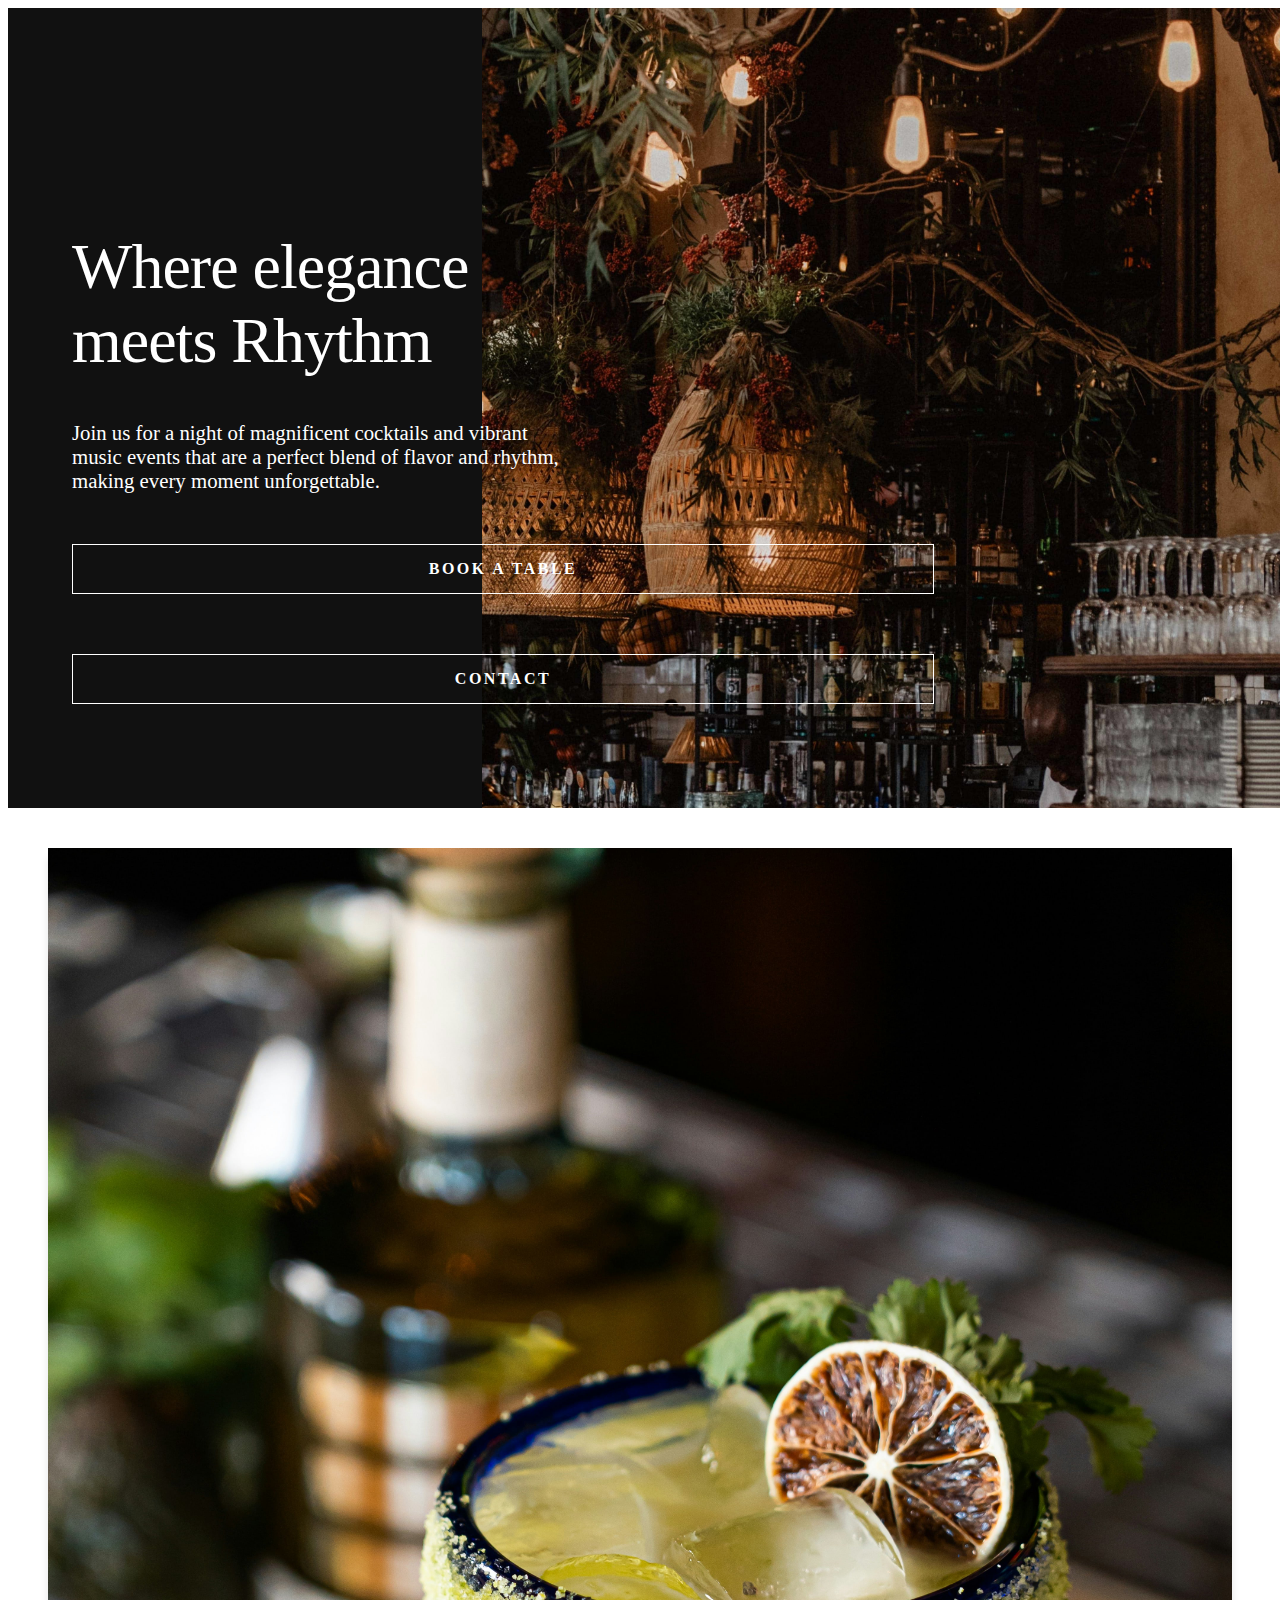
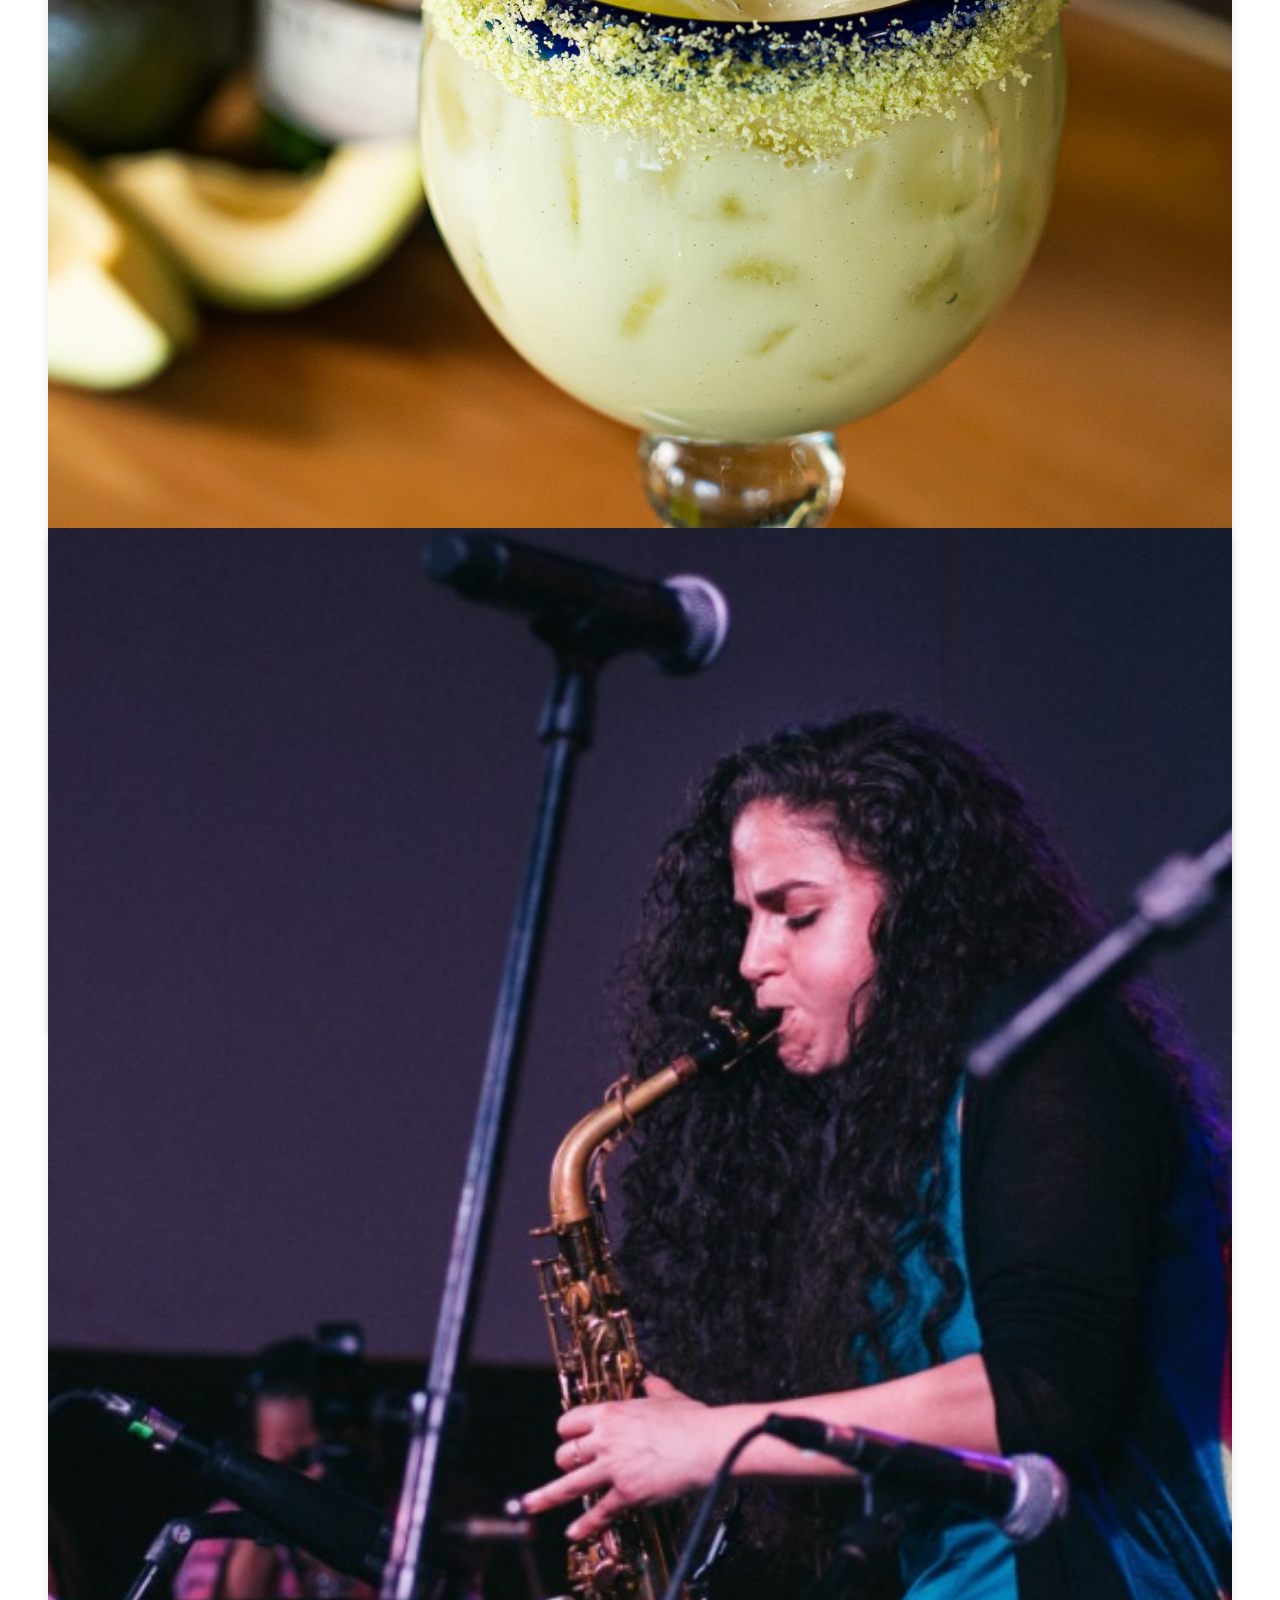
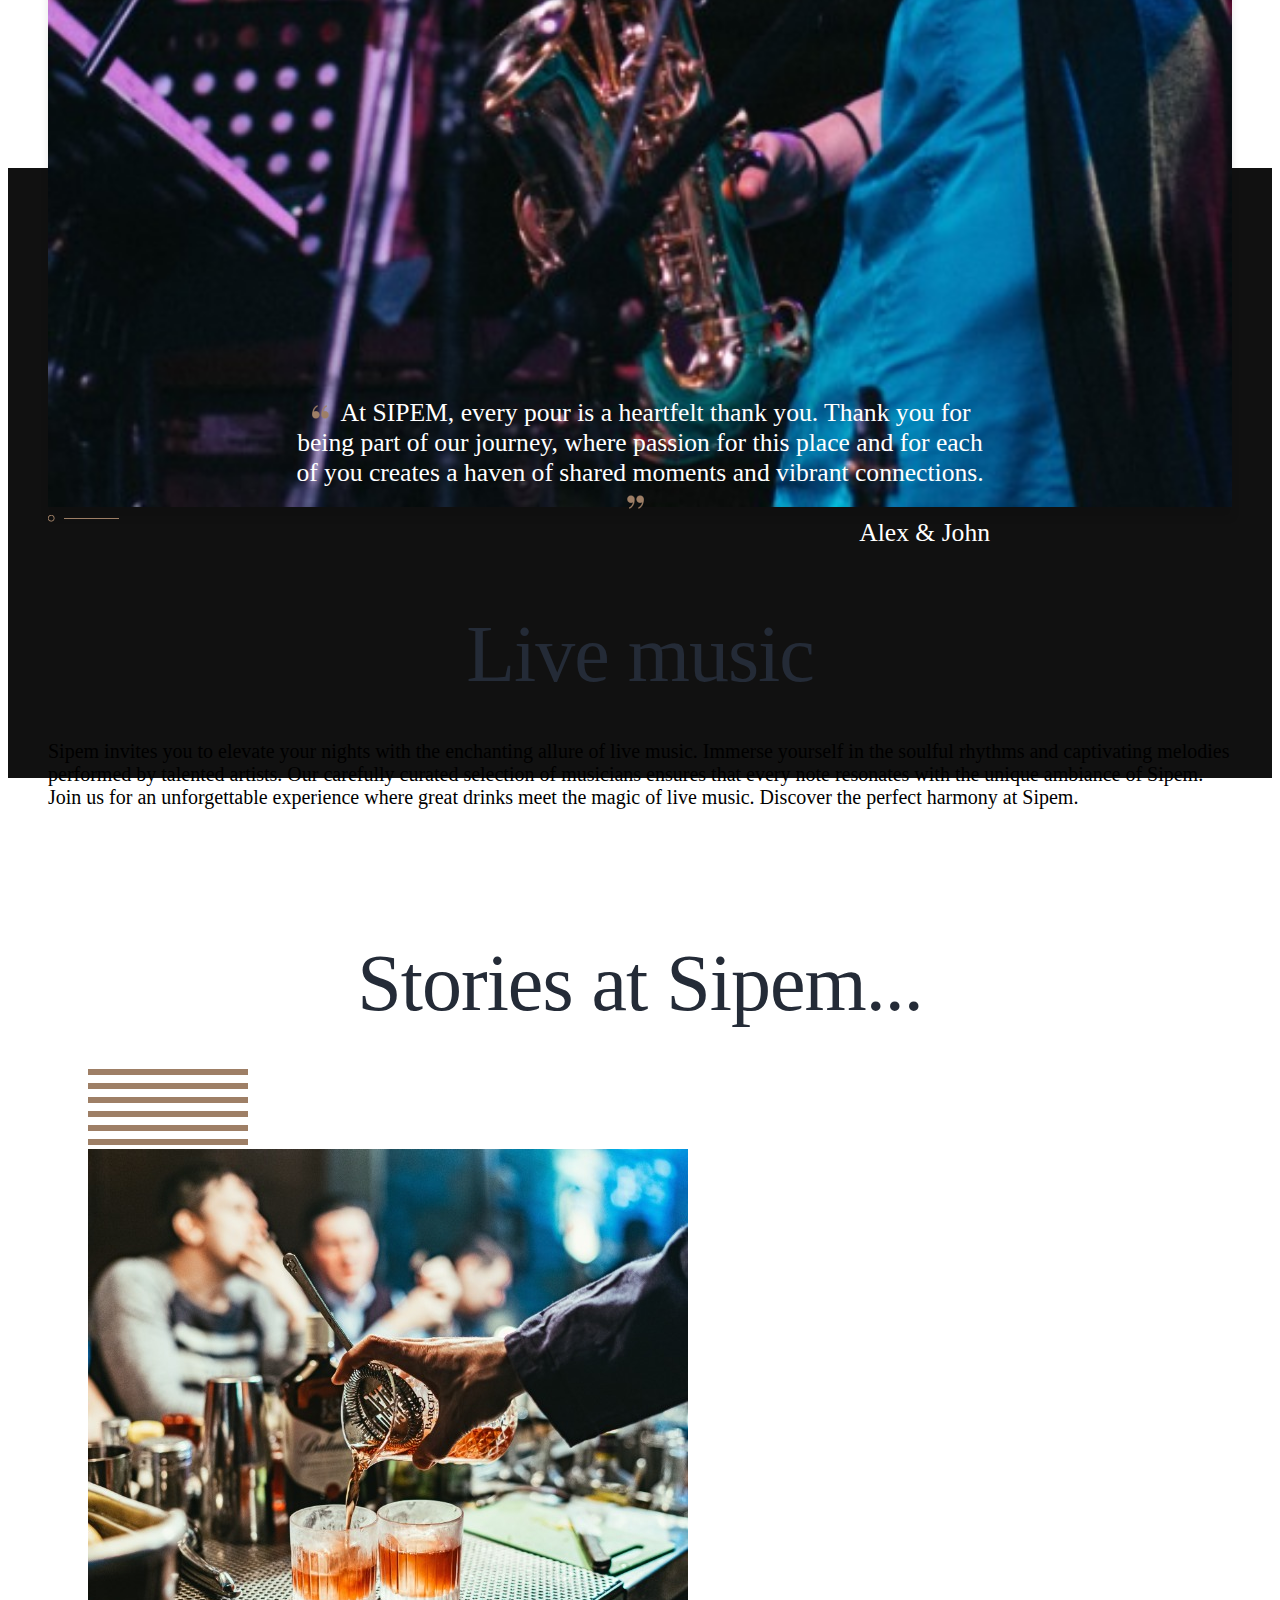
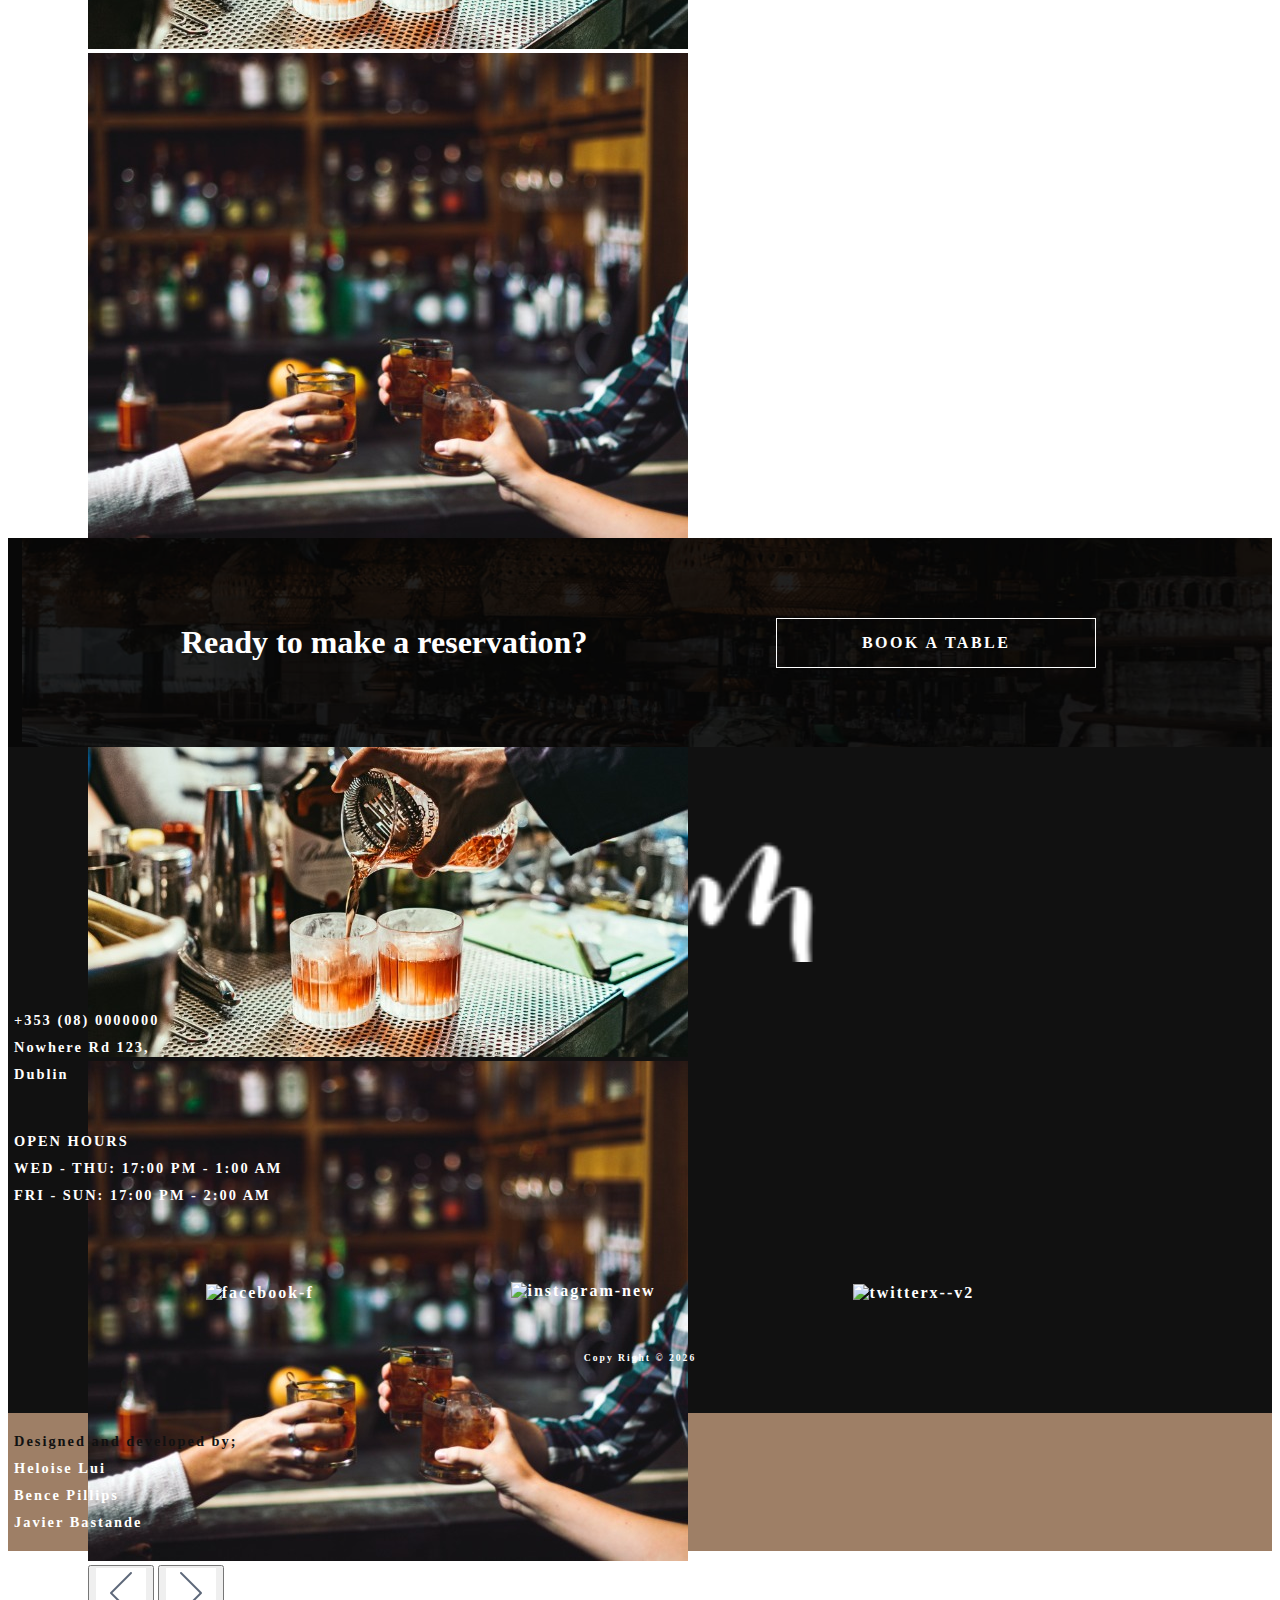
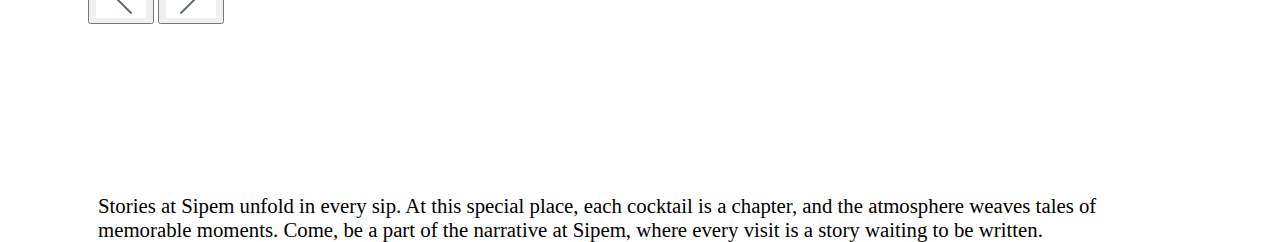
==== commit 4826f906: "Corrected grammatical errors and adjusted font weights" ====
--- a/index.html
+++ b/index.html
@@ -22,7 +22,7 @@
 
 <body>
 
-    <!--- Reservations page @author Heloise Lui --->
+    <!--- Reservation page @author Heloise Lui --->
 
     <!--------------------- HEADER --------------------->
     <header class="header" id="homepage-header">
@@ -56,7 +56,7 @@
                         <a id="nav-about-link" class="nav-link" href="about.html">ABOUT</a>
                     </li>
                     <li class="nav-item">
-                        <a id="nav-reservations-link" class="nav-link" href="reservations.html">RESERVATIONS</a>
+                        <a id="nav-reservation-link" class="nav-link" href="reservation.html">RESERVATION</a>
                     </li>
 
                 </ul>
@@ -75,10 +75,10 @@
                     flavor and rhythm, making every moment unforgettable.</p>
                 <div class="row header-buttons">
                     <div class="col-sm-12 col-lg-6">
-                        <a href="reservations.html" class="btn-homepage">BOOK A TABLE</a>
+                        <a href="reservation.html" class="btn-homepage">BOOK A TABLE</a>
                     </div>
                     <div class="col-sm-12 col-lg-6">
-                        <a href="reservations.html" class="btn-homepage">CONTACT</a>
+                        <a href="reservation.html" class="btn-homepage">CONTACT</a>
                     </div>
 
                 </div>
@@ -188,7 +188,7 @@
 
             </div>
             <div class="col-sm-12 col-lg-6">
-                <button onclick="location.href='reservations.html';" class="btn-homepage">Book a Table</button>
+                <button onclick="location.href='reservation.html';" class="btn-homepage">Book a Table</button>
             </div>
         </div>
     </section>
@@ -300,7 +300,7 @@
                             <a id="modal-about-link" class="nav-link" href="about.html">ABOUT</a>
                         </li>
                         <li class="nav-item">
-                            <a id="modal-reservations-link" class="nav-link" href="reservations.html">RESERVATIONS</a>
+                            <a id="modal-reservation-link" class="nav-link" href="reservation.html">reservation</a>
                         </li>
                         <li class="nav-item">
                             <div class="modal-social-wraper">
--- a/assets/css/style.css
+++ b/assets/css/style.css
@@ -203,7 +203,7 @@
 #close-icon,
 #burger,
 #navbar-modal a {
-    cursor: url("../images/pointer.png"), auto;
+    cursor: pointer;
 }
 
 header nav .nav-link,
@@ -241,47 +241,36 @@
 }
 
 /**** Header Backgorund Images ****/
-#upcoming-header #upcoming-bg-image {
-    position: absolute;
-    width: 100%;
-    height: inherit;
-    max-height: 950px;
-    background-image: url("../images/scenario.webp");
-    background-position: center;
-    background-size: cover;
-    background-repeat: no-repeat;
-}
-
-header #reservations-bg-image,
+header #reservation-bg-image,
 header #about-bg-img,
-header #home-bg-img {
+header #home-bg-img,
+header #upcoming-bg-image {
     position: absolute;
     width: 100%;
     height: inherit;
     max-height: 950px;
     background-image: url("../images/tables.webp");
-    background-position: center;
     background-size: cover;
     background-repeat: no-repeat;
 }
 
-#signature-header .signature-bg-image {
+#signature-header .signature-bg-image,
+#inside-header .inside-bg-image,
+#upcoming-header .upcoming-bg-image,
+#about-header .about-bg-image {
     position: absolute;
     width: 100%;
     height: inherit;
-    background-image: url("../images/bar.webp");
-    background-position: center;
+    background-image: url("../images/tables.webp");
     background-size: cover;
     background-repeat: no-repeat;
     opacity: 1.5;
 }
 
-#inside-header {
-    background-color: var(--cod-grey);
-}
-
 #signature-header .overlay,
-#upcoming-header .overlay {
+#upcoming-header .overlay,
+#about-header .overlay,
+#inside-header .overlay {
     width: inherit;
     height: inherit;
     background-color: var(--cod-grey);
@@ -537,7 +526,7 @@
     transition: 0.5s;
     background-color: var(--white);
     color: var(--cod-grey);
-    cursor: url("../images/pointer.png"), auto;
+    cursor: pointer;
 }
 
 /*
@@ -576,11 +565,11 @@
 }
 
 /**** Double Quotes ****/
-#reservations-review .left-quote-wraper {
+#reservation-review .left-quote-wraper {
     text-align: start;
 }
 
-#reservations-review .right-quote-wraper {
+#reservation-review .right-quote-wraper {
     text-align: right;
 }
 
@@ -594,44 +583,44 @@
     transform: rotate(180deg);
 }
 
-/**** RESERVATIONS PAGE SHARED PROPERTIES ****/
-#reservations-main-wraper h4 {
+/**** reservation PAGE SHARED PROPERTIES ****/
+#reservation-main-wraper h4 {
     font-size: 4rem;
 }
 
 /**** Font Family ****/
-#reservations-main-wraper input,
-#reservations input[type="date"],
-#reservations form .form-input-wraper p,
-#reservations-main-wraper p,
-#reservations-review p #reservations-main-wraper input:active,
-#reservations-main-wraper #contact input:active,
-#reservations-main-wraper input:focus,
+#reservation-main-wraper input,
+#reservation input[type="date"],
+#reservation form .form-input-wraper p,
+#reservation-main-wraper p,
+#reservation-review p #reservation-main-wraper input:active,
+#reservation-main-wraper #contact input:active,
+#reservation-main-wraper input:focus,
 #contact .contact-form-wraper textarea::placeholder,
 #contact .contact-form-wraper textarea::placeholder,
-#reservations form .form-input-wraper p,
-#reservations-main-wraper input,
-#reservations input[type="date"],
+#reservation form .form-input-wraper p,
+#reservation-main-wraper input,
+#reservation input[type="date"],
 #contact .contact-form-wraper textarea::placeholder,
 #about-main-wraper {
     font-family: var(--font-league-spartan);
     letter-spacing: 0.5px;
 }
 
-#reservations-main-wraper p,
-#reservations-review p,
+#reservation-main-wraper p,
+#reservation-review p,
 #about-main-wraper p {
     font-size: 1.25rem;
     line-height: 30px;
 }
 
-#reservations-review p {
+#reservation-review p {
     font-family: var(--font-league-spartan);
 }
 
 /**** Colors ****/
-.reservations-wraper .reservation-text-wraper,
-#reservations-main-wraper button[type="submit"],
+.reservation-wraper .reservation-text-wraper,
+#reservation-main-wraper button[type="submit"],
 .contact-wraper .contact-text-wraper,
 .contact-wraper .office-hours-wraper,
 header .navbar,
@@ -642,14 +631,16 @@
 .footer-wraper .names-wraper p,
 #about-main-wraper {
     color: var(--white);
+    font-weight: 600;
+    letter-spacing: 2px;
 }
 
 .authors-container>p,
 .names-wraper>p,
-.reservations-wraper .reservation-form-wraper,
-#reservations-main-wraper .form-input-wraper,
-#reservations form .form-check,
-#reservations form .form-input-wraper .dropdown a,
+.reservation-wraper .reservation-form-wraper,
+#reservation-main-wraper .form-input-wraper,
+#reservation form .form-check,
+#reservation form .form-input-wraper .dropdown a,
 .contact-wraper .contact-form-wraper,
 #contact .contact-form-wraper textarea,
 #contact .contact-form-wraper textarea::placeholder,
@@ -657,10 +648,10 @@
     color: var(--cod-grey);
 }
 
-.reservations-wraper .reservation-form-wraper,
+.reservation-wraper .reservation-form-wraper,
 .contact-wraper .contact-form-wraper,
-#reservations-main-wraper button[type="submit"]:hover,
-#reservations form .form-input-wraper .dropdown a {
+#reservation-main-wraper button[type="submit"]:hover,
+#reservation form .form-input-wraper .dropdown a {
     background-color: var(--white);
 }
 
@@ -670,7 +661,7 @@
 }
 
 /**** Buttons and Links ****/
-#reservations-main-wraper button[type="submit"] {
+#reservation-main-wraper button[type="submit"] {
     font-size: 1.25rem;
     font-weight: 500;
     letter-spacing: 1.5px;
@@ -679,30 +670,30 @@
     transition: 0.5s;
 }
 
-#reservations-main-wraper button[type="submit"]:hover {
+#reservation-main-wraper button[type="submit"]:hover {
     border: solid 1px var(--cod-grey);
     transition: 0.5s;
     color: var(--cod-grey);
-    cursor: url("../images/pointer.png"), auto;
-}
-
-#reservations-main-wraper button[type="submit"]:focus {
+    cursor: pointer;
+}
+
+#reservation-main-wraper button[type="submit"]:focus {
     outline: none;
     box-shadow: none;
 }
 
 /**** Containers Shadow ****/
 /* https://cssgenerator.org/box-shadow-css-generator.html */
-.reservations-wraper .reservation-form-wraper {
+.reservation-wraper .reservation-form-wraper {
     box-shadow: 16px 18px 46px -13px var(--black-transparent);
     -webkit-box-shadow: 16px 18px 46px -13px var(--black-transparent);
     -moz-box-shadow: 16px 18px 46px -13px var(--black-transparent);
 }
 
-#reservations input[type="date"]::-webkit-calendar-picker-indicator:hover,
+#reservation input[type="date"]::-webkit-calendar-picker-indicator:hover,
 #timePicker:hover,
 input[type="checkbox"]:hover,
-#reservations form .form-input-wraper .time-slot-wraper p:hover,
+#reservation form .form-input-wraper .time-slot-wraper p:hover,
 #footer #footer-facebook-icon:hover,
 #footer #footer-insta-icon:hover,
 #footer #footer-x-icon:hover,
@@ -711,14 +702,14 @@
 #footer #modal-x-icon:hover,
 #logo-footer:hover,
 header nav .navbar-brand:hover {
-    cursor: url("../images/pointer.png"), auto;
+    cursor: pointer;
 }
 
 /******* Shared Form Inputs ***/
 input[type="checkbox"]:focus,
 select,
 input[type="date"]:focus,
-#reservations-main-wraper .form-input-wraper>input:focus,
+#reservation-main-wraper .form-input-wraper>input:focus,
 #contact-number-wraper input:focus,
 input[type="checkbox"],
 input[type="checkbox"]:checked {
@@ -730,12 +721,12 @@
     background-color: var(--white);
 }
 
-#reservations-main-wraper .form-input-wraper {
+#reservation-main-wraper .form-input-wraper {
     margin: 20px auto;
     padding-right: 0;
 }
 
-#reservations-main-wraper form .form-input-wraper .col {
+#reservation-main-wraper form .form-input-wraper .col {
     padding-left: 0;
 }
 
@@ -743,7 +734,7 @@
     margin: 23px auto;
 }
 
-#reservations-review .double-gold-line-holder {
+#reservation-review .double-gold-line-holder {
     width: 100%;
     height: 2px;
     background-image: url("../images/double-gold-line.png");
@@ -752,7 +743,7 @@
     background-size: cover;
 }
 
-#reservations-review .rh-decorator-holder {
+#reservation-review .rh-decorator-holder {
     width: 50%;
     height: 50px;
     background-image: url("../images/rh.png");
@@ -938,7 +929,6 @@
     z-index: 2;
     display: flex;
     justify-content: space-around;
-    padding-bottom: 50px;
     align-items: center;
     margin: 0 auto;
 }
@@ -951,11 +941,12 @@
     font-family: var(--font-league-spartan);
     font-size: 2.5rem;
     font-weight: bold;
-    margin-bottom: 1rem;
+    margin: 1rem -0.18rem;
 }
 
 .btn-homepage {
     font-family: var(--font-league-spartan);
+    font-weight: 600;
     background-color: transparent;
     border: 1px solid var(--white);
     color: var(--white);
@@ -1048,7 +1039,7 @@
 
 .upcoming-events img:hover,
 .newsletter button[type="submit"]:hover {
-    cursor: url("../images/pointer.png"), auto;
+    cursor: pointer;
 }
 
 .lightbox {
@@ -1617,18 +1608,18 @@
     }
 
     /*
-- Reservations page stylings for desktop
+- reservation page stylings for desktop
 - @author Javier Bastande 
 */
     /**** Reservation Section ****/
-    .reservations-wraper {
+    .reservation-wraper {
         width: 100%;
         position: absolute;
         top: 300px;
         z-index: 1;
     }
 
-    .reservations-wraper .reservations-container {
+    .reservation-wraper .reservation-container {
         width: 1300px;
         max-width: 100%;
         margin: 0 auto;
@@ -1636,35 +1627,35 @@
         padding-right: 5%;
     }
 
-    .reservations-wraper .reservation-text-wraper {
+    .reservation-wraper .reservation-text-wraper {
         min-height: 400px;
         max-width: none;
         padding: 40px 50px;
         background-color: transparent;
     }
 
-    .reservations-wraper .reservation-form-wraper,
+    .reservation-wraper .reservation-form-wraper,
     .contact-wraper .contact-form-wraper {
         padding: 50px 50px;
     }
 
 
-    #reservations-main-wraper .reservation-form-wraper .reservation-form-container>#reservation-form .row {
-        margin: 0 auto;
-    }
-
-    #reservations-main-wraper .reservation-form-wraper .reservation-form-container>#reservation-form .row .form-input-wraper .row {
+    #reservation-main-wraper .reservation-form-wraper .reservation-form-container>#reservation-form .row {
+        margin: 0 auto;
+    }
+
+    #reservation-main-wraper .reservation-form-wraper .reservation-form-container>#reservation-form .row .form-input-wraper .row {
         width: 100%;
     }
 
     /**** Booking Form ****/
-    #reservations form .form-input-wraper p {
+    #reservation form .form-input-wraper p {
         font-size: 1.25rem;
         padding-top: 10px;
     }
 
-    #reservations-main-wraper input,
-    #reservations input[type="date"] {
+    #reservation-main-wraper input,
+    #reservation input[type="date"] {
         background-color: inherit;
         width: 100%;
         font-size: 1.25rem;
@@ -1674,7 +1665,7 @@
         text-align: start;
     }
 
-    #reservations input[type="date"] {
+    #reservation input[type="date"] {
         text-align: center;
         margin-left: 15px;
     }
@@ -1683,22 +1674,22 @@
         padding-right: 0;
     }
 
-    #reservations-main-wraper input:focus {
+    #reservation-main-wraper input:focus {
         font-size: 1.25rem;
         letter-spacing: 0.5px;
         opacity: 0.7;
         border: none;
     }
 
-    #reservations-main-wraper input:active,
-    #reservations-main-wraper #contact input:active {
+    #reservation-main-wraper input:active,
+    #reservation-main-wraper #contact input:active {
         letter-spacing: 0.5px;
         font-size: 1.25rem;
         border: none;
         box-shadow: none;
     }
 
-    #reservations-main-wraper .inputBaseLine {
+    #reservation-main-wraper .inputBaseLine {
         width: 100%;
         min-height: 2px;
         background-color: var(--beaver);
@@ -1708,34 +1699,34 @@
         padding: 0;
     }
 
-    #reservations .booking-form-wraper .contact-number-wraper {
+    #reservation .booking-form-wraper .contact-number-wraper {
         display: flex;
         flex-direction: row;
     }
 
-    #reservations form .form-check-wraper {
+    #reservation form .form-check-wraper {
         width: 100%;
         justify-content: center;
     }
 
-    #reservations form .form-check {
+    #reservation form .form-check {
         margin-top: 30px;
         font-size: 1rem;
         opacity: 0.9;
     }
 
-    #reservations input[type="checkbox"] {
+    #reservation input[type="checkbox"] {
         height: 20px;
         width: 20px;
         margin: 0 10px 0 10px;
         border: solid 1px var(--beaver);
     }
 
-    #reservations input[type="checkbox"]:checked {
+    #reservation input[type="checkbox"]:checked {
         background-color: var(--beaver);
     }
 
-    #reservations-main-wraper button[type="submit"] {
+    #reservation-main-wraper button[type="submit"] {
         margin: 30px auto;
         height: 65px;
         font-size: 1.25rem;
@@ -1768,78 +1759,78 @@
 
     /* Took this code "::-webkit-datetime-edit" from the below link to override default date input placeholder color */
     /* https://stackoverflow.com/questions/31706433/how-can-i-change-the-text-color-of-chromes-input-date-placeholder */
-    #reservations input[type="date"]::-webkit-datetime-edit {
+    #reservation input[type="date"]::-webkit-datetime-edit {
         color: var(--cod-grey);
         opacity: 0.7;
         font-size: 1.063rem;
         ;
-        cursor: url("../images/pointer.png"), auto;
+        cursor: pointer;
     }
 
     /* Took this code "::-webkit-calendar-picker-indicator {filter: invert(0.5);}"
  from the below link to override default date indicator color */
     /* https://stackoverflow.com/questions/31706433/how-can-i-change-the-text-color-of-chromes-input-date-placeholder */
 
-    #reservations input[type="date"]::-webkit-calendar-picker-indicator {
+    #reservation input[type="date"]::-webkit-calendar-picker-indicator {
         filter: invert(0.5);
         font-size: 1.125rem;
     }
 
     /**** Timer Picker ****/
 
-    #reservations form .form-input-wraper .dropdown {
+    #reservation form .form-input-wraper .dropdown {
         text-align: center;
         margin-left: 11px;
     }
 
-    #reservations form .form-input-wraper .dropdown a {
+    #reservation form .form-input-wraper .dropdown a {
         font-size: 1.125rem;
         opacity: 0.7;
         border: none;
         padding: 0;
     }
 
-    #reservations form .form-input-wraper .time-slot-wraper {
+    #reservation form .form-input-wraper .time-slot-wraper {
         display: flex;
         flex-direction: row;
         margin-right: 35px;
         padding: 10px 0;
     }
 
-    #reservations form .form-input-wraper .time-slot-wraper p {
+    #reservation form .form-input-wraper .time-slot-wraper p {
         margin: 0;
         padding: 5px;
         font-size: 1.25rem;
     }
 
-    #reservations form .form-input-wraper .time-slot-wraper p:hover {
+    #reservation form .form-input-wraper .time-slot-wraper p:hover {
         background-color: var(--yellowish-beige);
         border-radius: 5px;
     }
 
-    #reservations .form .form-input-wraper .dropdown-menu {
+    #reservation .form .form-input-wraper .dropdown-menu {
         padding-left: 10px;
         padding-right: 10px;
     }
 
-    #reservations .form .form-input-wraper .dropdown-menu>.row {
+    #reservation .form .form-input-wraper .dropdown-menu>.row {
         margin: 0 auto;
         padding: 10px 0;
 
     }
 
-    #reservations #contact-number-wraper .form-input-wraper {
+    #reservation #contact-number-wraper .form-input-wraper {
         margin: 5px auto;
     }
 
-    #reservations #contact-number-wraper select {
+    #reservation #contact-number-wraper select {
         max-width: 120%;
         border: none;
         font-size: 1.125rem;
         margin: 4px auto;
     }
 
-    #reservations #contact-number-wraper #prefix-wraper {
+    #reservation #contact-number-wraper #prefix-wraper {
         text-align: center;
 
     }
@@ -1869,7 +1860,7 @@
         -webkit-text-fill-font-size: 0.813rem;
     }
 
-    #reservations input:-webkit-autofill:focus,
+    #reservation input:-webkit-autofill:focus,
     #contact input:-webkit-autofill:focus {
         -webkit-box-shadow: 0 0 0 50px var(--white) inset;
         -webkit-text-fill-backgorund-color: var(--white);
@@ -1878,23 +1869,23 @@
     }
 
     /**** Reservation Sections Separator ****/
-    #reservations-section-separator {
+    #reservation-section-separator {
         width: 100%;
         padding-bottom: 150px;
     }
 
-    #reservations-section-separator .separator-container {
+    #reservation-section-separator .separator-container {
         height: 400px;
         min-width: 70%;
         max-width: 900px;
         display: flex;
     }
 
-    #reservations-section-separator .separator-container img:first-child {
-        width: 100%;
-    }
-
-    #reservations-section-separator .separator-container img:last-child {
+    #reservation-section-separator .separator-container img:first-child {
+        width: 100%;
+    }
+
+    #reservation-section-separator .separator-container img:last-child {
         padding-bottom: 280px;
         height: auto;
         width: 8000px;
@@ -1967,45 +1958,45 @@
     }
 
     /**** Review Section ****/
-    #reservations-review {
+    #reservation-review {
         width: 100%;
         min-height: 450px;
         background-color: var(--white);
     }
 
-    #reservations-review #review-wraper {
-        width: 100%;
-    }
-
-    #reservations-review .review-container {
+    #reservation-review #review-wraper {
+        width: 100%;
+    }
+
+    #reservation-review .review-container {
         max-width: 1300px;
         margin: 0 auto;
     }
 
-    #reservations-review .double-line-decorator-wraper {
+    #reservation-review .double-line-decorator-wraper {
         margin: 250px auto 0px;
         width: 80%;
         max-width: 620px;
     }
 
-    #reservations-review .rh-decorator-wraper {
+    #reservation-review .rh-decorator-wraper {
         margin: 0 auto 250px;
         width: 80%;
         max-width: 420px;
     }
 
-    #reservations-review .rh-decorator-holder {
+    #reservation-review .rh-decorator-holder {
         width: 100%;
         height: 40px;
     }
 
-    #reservations-review .review-container .text-wraper {
+    #reservation-review .review-container .text-wraper {
         margin: 70px auto;
         padding: 30px;
         width: 950px;
     }
 
-    #reservations-review p {
+    #reservation-review p {
         font-size: 1.575rem;
         letter-spacing: 0.5px;
         line-height: 50px;
@@ -2189,6 +2180,7 @@
         margin: 0 auto;
         z-index: 2;
         padding: 0 20px;
+
     }
 
     header nav .navbar-brand {
@@ -2606,11 +2598,11 @@
     }
 
     /*
-- Reservations page stylings for tablet screen
+- reservation page stylings for tablet screen
 - @author Javier Bastande 
 */
     /**** Reservation Section ****/
-    .reservations-wraper {
+    .reservation-wraper {
         width: 100%;
         position: absolute;
         top: 200px;
@@ -2618,23 +2610,23 @@
         z-index: 1;
     }
 
-    #reservations-main-wraper h4 {
+    #reservation-main-wraper h4 {
         font-size: 2.188rem;
     }
 
-    .reservations-wraper .reservations-container {
+    .reservation-wraper .reservation-container {
         width: 80%;
         max-width: 600px;
         margin: 0 auto;
     }
 
-    .reservations-wraper .reservation-text-wraper {
+    .reservation-wraper .reservation-text-wraper {
         height: 300px;
         padding: 20px 30px;
         background-color: transparent;
     }
 
-    .reservations-wraper .reservation-form-wraper {
+    .reservation-wraper .reservation-form-wraper {
         margin: 0 auto;
         min-height: fit-content;
         padding: 40px 50px;
@@ -2644,13 +2636,13 @@
     }
 
     /**** Booking Form ****/
-    #reservations form .form-input-wraper p {
+    #reservation form .form-input-wraper p {
         font-size: 1.1rem;
         padding-top: 10px;
     }
 
-    #reservations-main-wraper input,
-    #reservations input[type="date"] {
+    #reservation-main-wraper input,
+    #reservation input[type="date"] {
         background-color: inherit;
         width: 100%;
         font-size: 1.1rem;
@@ -2660,7 +2652,7 @@
         text-align: start;
     }
 
-    #reservations input[type="date"] {
+    #reservation input[type="date"] {
         text-align: center;
         margin-left: 10px;
         padding-right: 0;
@@ -2671,45 +2663,45 @@
         padding-right: 0;
     }
 
-    #reservations-main-wraper .inputBaseLine {
+    #reservation-main-wraper .inputBaseLine {
         width: 100%;
         min-height: 2px;
         background-color: var(--beaver);
     }
 
-    #reservations-main-wraper input::placeholder {
+    #reservation-main-wraper input::placeholder {
         font-size: 1.1rem;
     }
 
-    #reservations .booking-form-wraper .contact-number-wraper {
+    #reservation .booking-form-wraper .contact-number-wraper {
         display: flex;
         flex-direction: row;
     }
 
-    #reservations form .form-check-wraper {
+    #reservation form .form-check-wraper {
         width: 100%;
         justify-content: center;
     }
 
-    #reservations form .form-check {
+    #reservation form .form-check {
         margin-top: 30px;
         font-size: 1rem;
         opacity: 0.9;
         padding-left: 0;
     }
 
-    #reservations input[type="checkbox"] {
+    #reservation input[type="checkbox"] {
         height: 20px;
         width: 20px;
         margin: 0 10px 0 10px;
         border: solid 1px var(--beaver);
     }
 
-    #reservations input[type="checkbox"]:checked {
+    #reservation input[type="checkbox"]:checked {
         background-color: var(--beaver);
     }
 
-    #reservations-main-wraper button[type="submit"] {
+    #reservation-main-wraper button[type="submit"] {
         margin: 30px auto;
         height: 65px;
         font-size: 1.25rem;
@@ -2740,7 +2732,7 @@
 
     /* Took this code "::-webkit-datetime-edit" from the below link to override default date input placeholder color */
     /* https://stackoverflow.com/questions/31706433/how-can-i-change-the-text-color-of-chromes-input-date-placeholder */
-    #reservations input[type="date"]::-webkit-datetime-edit {
+    #reservation input[type="date"]::-webkit-datetime-edit {
         color: var(--cod-grey);
         opacity: 0.7;
         font-size: 1.063rem;
@@ -2750,7 +2742,7 @@
     /* Took this code "::-webkit-calendar-picker-indicator {filter: invert(0.5);}"
  from the below link to override default date indicator color */
     /* https://stackoverflow.com/questions/31706433/how-can-i-change-the-text-color-of-chromes-input-date-placeholder */
-    #reservations input[type="date"]::-webkit-calendar-picker-indicator {
+    #reservation input[type="date"]::-webkit-calendar-picker-indicator {
         filter: invert(0.5);
         font-size: 1.25rem;
         ;
@@ -2758,53 +2750,53 @@
 
     /**** Timer Picker ****/
 
-    #reservations #reservation-form .form-input-wraper .dropdown {
+    #reservation #reservation-form .form-input-wraper .dropdown {
         text-align: center;
         margin-left: 11px;
     }
 
-    #reservations #reservation-form .form-input-wraper .dropdown a {
+    #reservation #reservation-form .form-input-wraper .dropdown a {
         font-size: 1.125rem;
         opacity: 0.7;
         border: none;
         padding: 0;
     }
 
-    #reservations #reservation-form .form-input-wraper .time-slot-wraper {
+    #reservation #reservation-form .form-input-wraper .time-slot-wraper {
         display: flex;
         flex-direction: row;
         padding: 0 25px;
         margin-right: 35px;
     }
 
-    #reservations #reservation-form .form-input-wraper .time-slot-wraper p {
+    #reservation #reservation-form .form-input-wraper .time-slot-wraper p {
         margin: 0;
         padding: 5px;
         font-size: 1.25rem;
         ;
     }
 
-    #reservations #reservation-form .form-input-wraper .time-slot-wraper p:hover {
+    #reservation #reservation-form .form-input-wraper .time-slot-wraper p:hover {
         background-color: var(--yellowish-beige);
         cursor: pointer;
         border-radius: 5px;
     }
 
-    #reservations #reservation-form .form-input-wraper .dropdown-menu {
+    #reservation #reservation-form .form-input-wraper .dropdown-menu {
         min-width: 140px;
         padding-left: 10px;
         padding-right: 10px;
     }
 
-    #reservations #reservation-form .form-input-wraper .dropdown-menu>.row {
-        margin: 0 auto;
-    }
-
-    #reservations #reservation-form #prefix-wraper {
+    #reservation #reservation-form .form-input-wraper .dropdown-menu>.row {
+        margin: 0 auto;
+    }
+
+    #reservation #reservation-form #prefix-wraper {
         text-align: center;
     }
 
-    #reservations #contact-number-wraper select {
+    #reservation #contact-number-wraper select {
         max-width: 100%;
         border: none;
         font-size: 1.080rem;
@@ -2827,7 +2819,7 @@
 * Took the code lines from the below link
 /* https://stackoverflow.com/questions/2338102/override-browser-form-filling-and-input-highlighting-with-html-css 
 */
-    #reservations input:-webkit-autofill,
+    #reservation input:-webkit-autofill,
     #contact input:-webkit-autofill {
         -webkit-box-shadow: 0 0 0 50px var(--dark-charcoal) inset;
         -webkit-text-fill-background-color: var(--white);
@@ -2835,7 +2827,7 @@
         -webkit-text-fill-font-size: 0.813rem;
     }
 
-    #reservations input:-webkit-autofill:focus,
+    #reservation input:-webkit-autofill:focus,
     #contact input:-webkit-autofill:focus {
         -webkit-box-shadow: 0 0 0 50px var(--white) inset;
         -webkit-text-fill-color: var(--cod-grey);
@@ -2843,25 +2835,25 @@
     }
 
     /**** Reservation Section Separator  ****/
-    #reservations-section-separator {
+    #reservation-section-separator {
         width: 100%;
         padding-bottom: 200px;
     }
 
-    #reservations-section-separator .separator-container {
+    #reservation-section-separator .separator-container {
         width: 100%;
         display: flex;
     }
 
-    #reservations-section-separator .separator-container {
+    #reservation-section-separator .separator-container {
         height: 540px;
     }
 
-    #reservations-section-separator .separator-container img:first-child {
+    #reservation-section-separator .separator-container img:first-child {
         width: 90%;
     }
 
-    #reservations-section-separator .separator-container img:last-child {
+    #reservation-section-separator .separator-container img:last-child {
         width: 100%;
         position: relative;
         top: 480px;
@@ -2917,39 +2909,39 @@
     }
 
     /**** Review Section ****/
-    #reservations-review {
+    #reservation-review {
         min-height: 400px;
     }
 
-    #reservations-review .review-wraper {
+    #reservation-review .review-wraper {
         min-width: 100%;
     }
 
-    #reservations-review .review-container {
+    #reservation-review .review-container {
         width: 90%;
         margin: 120px auto;
         max-width: 650px;
         padding: 40px;
     }
 
-    #reservations-review .double-line-decorator-wraper {
+    #reservation-review .double-line-decorator-wraper {
         margin: 50px auto 180px;
         width: 80%;
         max-width: 480px;
     }
 
-    #reservations-review .rh-decorator-wraper {
+    #reservation-review .rh-decorator-wraper {
         margin: 200px auto 50px;
         width: 80%;
         max-width: 520px;
     }
 
-    #reservations-review .rh-decorator-holder {
+    #reservation-review .rh-decorator-holder {
         width: 100%;
         height: 30px;
     }
 
-    #reservations-review p {
+    #reservation-review p {
         padding: 30px 50px;
         font-size: 1.25rem;
         letter-spacing: 0.5px;
@@ -3549,10 +3541,10 @@
 
 
     /*
-- Reservations page stylings for mobile screen
+- reservation page stylings for mobile screen
 - @author Javier Bastande 
 */
-    #reservations-main-wraper h4 {
+    #reservation-main-wraper h4 {
         min-width: fit-content;
         font-size: 2.1rem;
         margin-bottom: 20px;
@@ -3560,7 +3552,7 @@
 
     /**** Reservation Section ****/
 
-    .reservations-wraper {
+    .reservation-wraper {
         width: 100%;
         position: absolute;
         top: 200px;
@@ -3568,45 +3560,45 @@
         z-index: 1;
     }
 
-    .reservations-wraper .reservations-container {
+    .reservation-wraper .reservation-container {
         width: 90%;
         max-width: 420px;
         margin: 0 auto;
     }
 
-    .reservations-wraper .reservation-text-wraper {
+    .reservation-wraper .reservation-text-wraper {
         margin: 0 auto;
         height: 300px;
         padding: 10px 20px;
     }
 
-    .reservations-wraper .reservation-form-wraper {
+    .reservation-wraper .reservation-form-wraper {
         min-height: fit-content;
         padding: 40px 20px;
     }
 
     /**** Booking Form ****/
-    #reservations-main-wraper #reservation-form {
+    #reservation-main-wraper #reservation-form {
         padding-right: 0;
         margin-left: 8px;
     }
 
-    #reservations-main-wraper #reservation-form #datePicker-input,
-    #reservations-main-wraper #reservation-form #timePicker-input {
+    #reservation-main-wraper #reservation-form #datePicker-input,
+    #reservation-main-wraper #reservation-form #timePicker-input {
         padding-right: 6px;
         padding-left: 6px;
     }
 
-    #reservations #reservation-form .form-input-wraper #prefix-wraper,
-    #reservations #reservation-form .dropdown,
-    #reservations #reservation-form #startDate {
+    #reservation #reservation-form .form-input-wraper #prefix-wraper,
+    #reservation #reservation-form .dropdown,
+    #reservation #reservation-form #startDate {
         text-align: center;
     }
 
-    #reservations #reservation-form #party-size-wraper,
-    #reservations #reservation-form #fullName-wraper,
-    #reservations #reservation-form #reservation-email-wraper,
-    #reservations #reservation-form #phone-wraper {
+    #reservation #reservation-form #party-size-wraper,
+    #reservation #reservation-form #fullName-wraper,
+    #reservation #reservation-form #reservation-email-wraper,
+    #reservation #reservation-form #phone-wraper {
         padding-right: 6px;
     }
 
@@ -3616,39 +3608,39 @@
         padding-right: 15px;
     }
 
-    #reservations form #contact-number-wraper {
+    #reservation form #contact-number-wraper {
         padding-right: 0px;
         margin-right: 0px;
     }
 
-    #reservations #reservation-form #contact-number-wraper div:last-child {
+    #reservation #reservation-form #contact-number-wraper div:last-child {
         padding-right: 0px;
         padding-left: 0px;
         text-align: center;
     }
 
-    #reservations #reservation-form #contact-number-wraper .inputBaseLine:first-child {
+    #reservation #reservation-form #contact-number-wraper .inputBaseLine:first-child {
         width: 140%;
     }
 
-    #reservations #reservation-form #contact-number-wraper .prefix-select-wraper {
+    #reservation #reservation-form #contact-number-wraper .prefix-select-wraper {
         left: 0;
         font-size: 1rem;
         padding-top: 3px;
         margin: 0 auto 6px;
     }
 
-    #reservations form #contact-number-wraper .prefix-select-wraper .inputBaseLine {
+    #reservation form #contact-number-wraper .prefix-select-wraper .inputBaseLine {
         margin-top: 10px;
     }
 
-    #reservations #reservation-form .form-input-wraper p {
+    #reservation #reservation-form .form-input-wraper p {
         font-size: 1.1rem;
         padding-top: 10px;
     }
 
-    #reservations-main-wraper input,
-    #reservations input[type="date"] {
+    #reservation-main-wraper input,
+    #reservation input[type="date"] {
         margin: 0 auto;
         background-color: inherit;
         width: inherit;
@@ -3659,7 +3651,7 @@
         text-align: start;
     }
 
-    #reservations-main-wraper #reservation-form input[type="date"] {
+    #reservation-main-wraper #reservation-form input[type="date"] {
         margin-right: 0;
         padding-right: 0;
         padding-left: 0;
@@ -3669,22 +3661,22 @@
         font-size: 1rem;
     }
 
-    #reservations-main-wraper .inputBaseLine {
+    #reservation-main-wraper .inputBaseLine {
         width: 100%;
         min-height: 2px;
         background-color: var(--beaver);
     }
 
-    #reservations-main-wraper input::placeholder {
+    #reservation-main-wraper input::placeholder {
         font-size: 1rem;
     }
 
-    #reservations .booking-form-wraper .contact-number-wraper {
+    #reservation .booking-form-wraper .contact-number-wraper {
         display: flex;
         flex-direction: row;
     }
 
-    #reservations #contact-number-wraper select {
+    #reservation #contact-number-wraper select {
         max-width: 100%;
         border: none;
         font-size: 1.25rem;
@@ -3694,12 +3686,12 @@
         padding-top: 7px;
     }
 
-    #reservations form .form-check-wraper {
+    #reservation form .form-check-wraper {
         width: 100%;
         justify-content: center;
     }
 
-    #reservations form .form-check {
+    #reservation form .form-check {
         margin-top: 30px;
         margin-left: 5px;
         padding-left: 0;
@@ -3707,11 +3699,11 @@
         opacity: 0.9;
     }
 
-    #reservations form .form-check.row .col {
+    #reservation form .form-check.row .col {
         padding-right: 0px;
     }
 
-    #reservations input[type="checkbox"] {
+    #reservation input[type="checkbox"] {
         height: 1.125rem;
         width: 1.125rem;
         margin: 0 10px 0 10px;
@@ -3720,11 +3712,11 @@
         top: 3px;
     }
 
-    #reservations input[type="checkbox"]:checked {
+    #reservation input[type="checkbox"]:checked {
         background-color: var(--beaver);
     }
 
-    #reservations-main-wraper button[type="submit"] {
+    #reservation-main-wraper button[type="submit"] {
         margin: 30px auto;
         height: 65px;
         font-size: 1.25rem;
@@ -3750,7 +3742,7 @@
 
     /* Took this code "::-webkit-datetime-edit" from the below link to override default date input placeholder color */
     /* https://stackoverflow.com/questions/31706433/how-can-i-change-the-text-color-of-chromes-input-date-placeholder */
-    #reservations input[type="date"]::-webkit-datetime-edit {
+    #reservation input[type="date"]::-webkit-datetime-edit {
         color: var(--cod-grey);
         opacity: 0.7;
         font-size: 1.063rem;
@@ -3760,7 +3752,7 @@
     /* Took this code "::-webkit-calendar-picker-indicator {filter: invert(0.5);}"
  from the below link to override default date indicator color */
     /* https://stackoverflow.com/questions/31706433/how-can-i-change-the-text-color-of-chromes-input-date-placeholder */
-    #reservations input[type="date"]::-webkit-calendar-picker-indicator {
+    #reservation input[type="date"]::-webkit-calendar-picker-indicator {
         filter: invert(0.5);
         font-size: 1.25rem;
         ;
@@ -3769,52 +3761,52 @@
 
     /**** Time Picker ****/
 
-    #reservations form .form-input-wraper .dropdown {
+    #reservation form .form-input-wraper .dropdown {
         text-align: start;
         margin-left: 11px;
     }
 
-    #reservations form .form-input-wraper .dropdown a {
+    #reservation form .form-input-wraper .dropdown a {
         font-size: 1.125rem;
         opacity: 0.7;
         border: none;
         padding: 0;
     }
 
-    #reservations form .form-input-wraper .time-slot-wraper {
+    #reservation form .form-input-wraper .time-slot-wraper {
         display: flex;
         flex-direction: row;
         margin-right: 35px;
     }
 
-    #reservations form .form-input-wraper .time-slot-wraper p {
+    #reservation form .form-input-wraper .time-slot-wraper p {
         margin: 0;
         padding: 5px;
         font-size: 1.25rem;
     }
 
-    #reservations form .form-input-wraper .time-slot-wraper p:hover {
+    #reservation form .form-input-wraper .time-slot-wraper p:hover {
         background-color: var(--yellowish-beige);
         cursor: pointer;
         border-radius: 5px;
     }
 
-    #reservations .form .form-input-wraper .dropdown-menu {
+    #reservation .form .form-input-wraper .dropdown-menu {
         padding-left: 10px;
         padding-right: 10px;
     }
 
-    #reservations .form .form-input-wraper .dropdown-menu>.row {
+    #reservation .form .form-input-wraper .dropdown-menu>.row {
         margin: 0 auto;
         padding: 10px 0;
 
     }
 
-    #reservations #contact-number-wraper .form-input-wraper {
+    #reservation #contact-number-wraper .form-input-wraper {
         margin: 5px auto;
     }
 
-    #reservations #contact-number-wraper select {
+    #reservation #contact-number-wraper select {
         max-width: 120%;
         border: none;
         font-size: 1.25rem;
@@ -3823,7 +3815,7 @@
         left: 17px;
     }
 
-    #reservations-main-wraper button[type="submit"] {
+    #reservation-main-wraper button[type="submit"] {
         margin: 30px auto 30px;
         height: 45px;
         font-size: 1.125rem;
@@ -3850,7 +3842,7 @@
 * Took the code lines from the below link
 /* https://stackoverflow.com/questions/2338102/override-browser-form-filling-and-input-highlighting-with-html-css 
 */
-    #reservations input:-webkit-autofill,
+    #reservation input:-webkit-autofill,
     #contact input:-webkit-autofill {
         -webkit-box-shadow: 0 0 0 50px var(--dark-charcoal) inset;
         background-color: var(--white);
@@ -3858,7 +3850,7 @@
         -webkit-text-fill-font-size: 0.813rem;
     }
 
-    #reservations input:-webkit-autofill:focus,
+    #reservation input:-webkit-autofill:focus,
     #contact input:-webkit-autofill:focus {
         -webkit-box-shadow: 0 0 0 50px var(--dark-charcoal) inset;
         -webkit-text-fill-color: var(--cod-grey);
@@ -3867,25 +3859,25 @@
     }
 
     /**** Reservation Section Separator ****/
-    #reservations-section-separator {
+    #reservation-section-separator {
         width: 100%;
         padding-bottom: 150px;
     }
 
-    #reservations-section-separator .separator-container {
+    #reservation-section-separator .separator-container {
         width: 100%;
         display: flex;
     }
 
-    #reservations-section-separator .separator-container {
+    #reservation-section-separator .separator-container {
         height: 540px;
     }
 
-    #reservations-section-separator .separator-container img:first-child {
+    #reservation-section-separator .separator-container img:first-child {
         width: 90%;
     }
 
-    #reservations-section-separator .separator-container img:last-child {
+    #reservation-section-separator .separator-container img:last-child {
         width: 100%;
         position: relative;
         top: 460px;
@@ -3923,7 +3915,7 @@
         padding-right: 0px;
     }
 
-    #reservations-main-wraper .office-hours-wraper p {
+    #reservation-main-wraper .office-hours-wraper p {
         font-size: 1.063rem;
         padding-right: 0px;
     }
@@ -3959,34 +3951,34 @@
     }
 
     /**** Review Section ****/
-    #reservations-review .review-wraper {
-        width: 100%;
-    }
-
-    #reservations-review .review-container {
+    #reservation-review .review-wraper {
+        width: 100%;
+    }
+
+    #reservation-review .review-container {
         width: 95%;
         margin: 0 auto;
         padding: 120px 10px;
     }
 
-    #reservations-review .double-line-decorator-wraper {
+    #reservation-review .double-line-decorator-wraper {
         margin: 40px auto 100px;
         width: 300px;
         max-width: 80%;
     }
 
-    #reservations-review .rh-decorator-wraper {
+    #reservation-review .rh-decorator-wraper {
         margin: 100px auto 50px;
         width: 420px;
         max-width: 80%;
     }
 
-    #reservations-review .rh-decorator-holder {
+    #reservation-review .rh-decorator-holder {
         height: 30px;
         width: 100%;
     }
 
-    #reservations-review p {
+    #reservation-review p {
         margin: 5px auto;
         font-size: 1.375rem;
         letter-spacing: 0.5px;
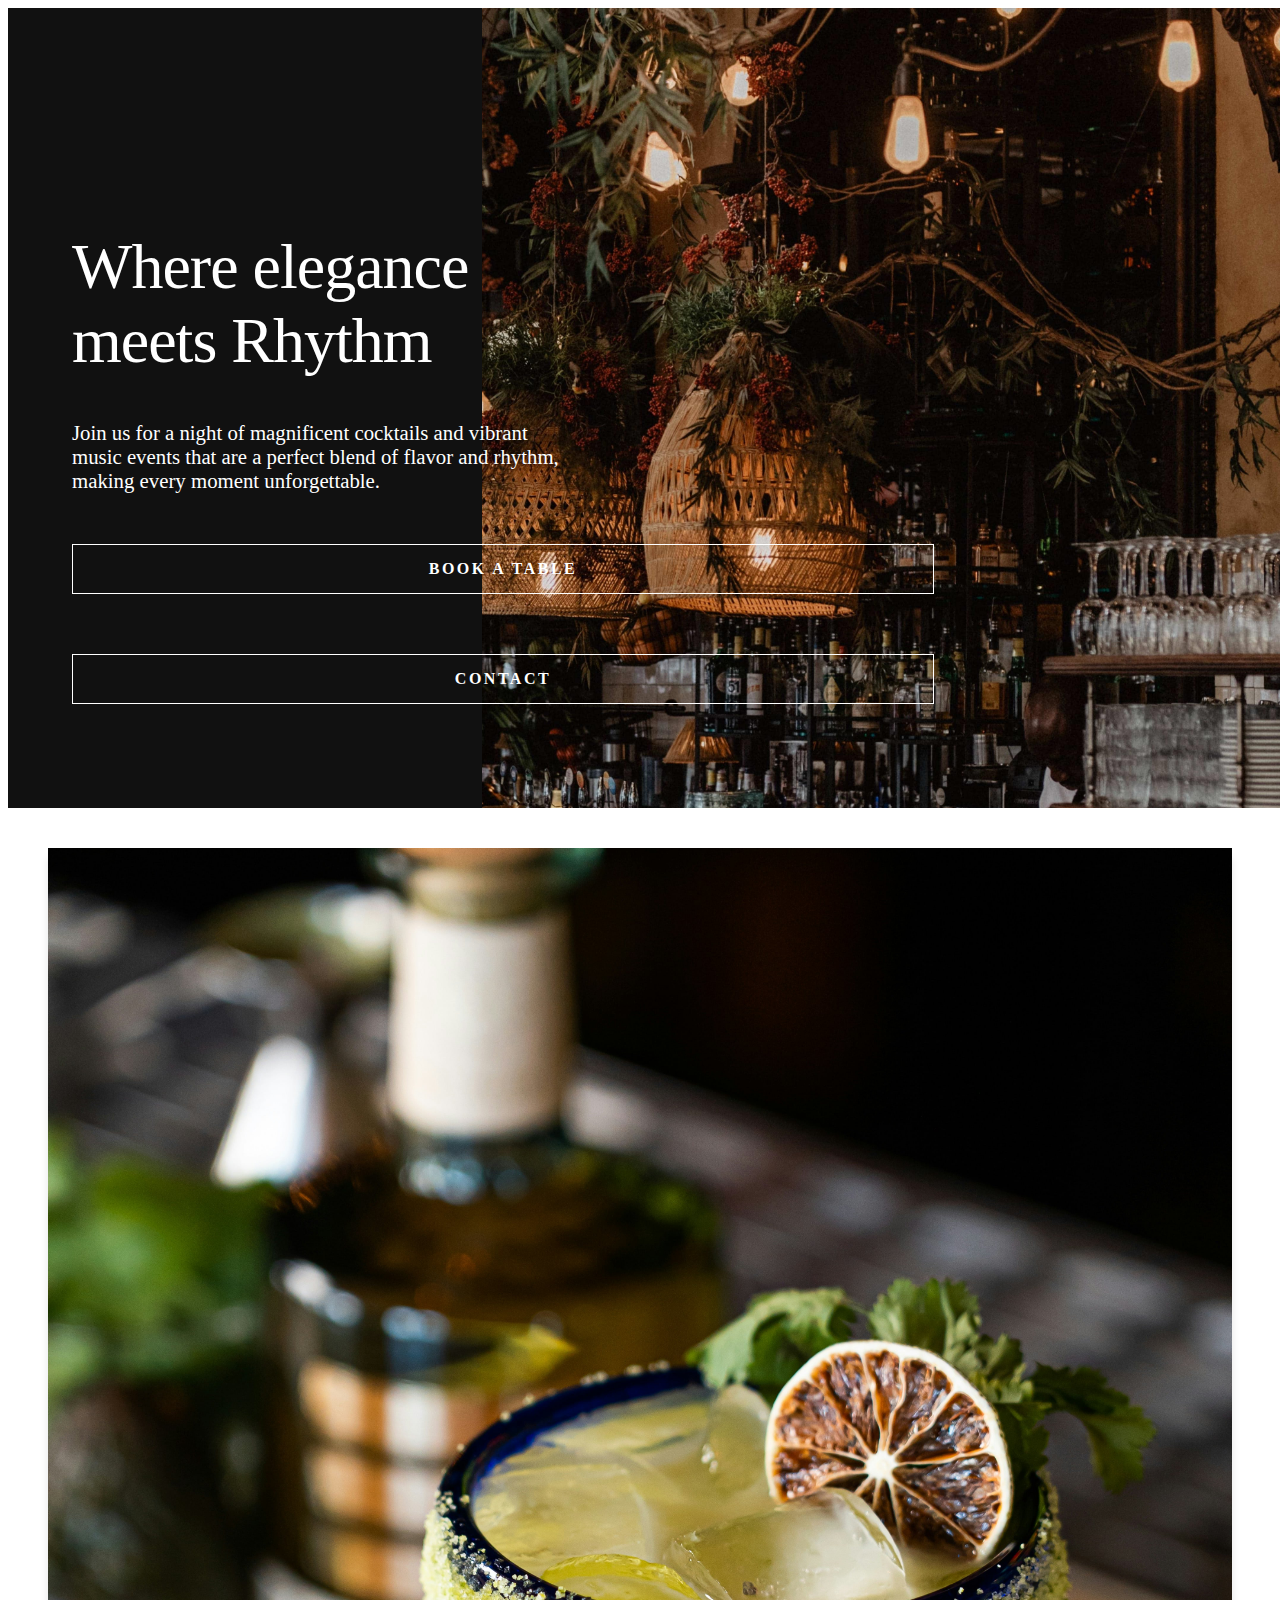
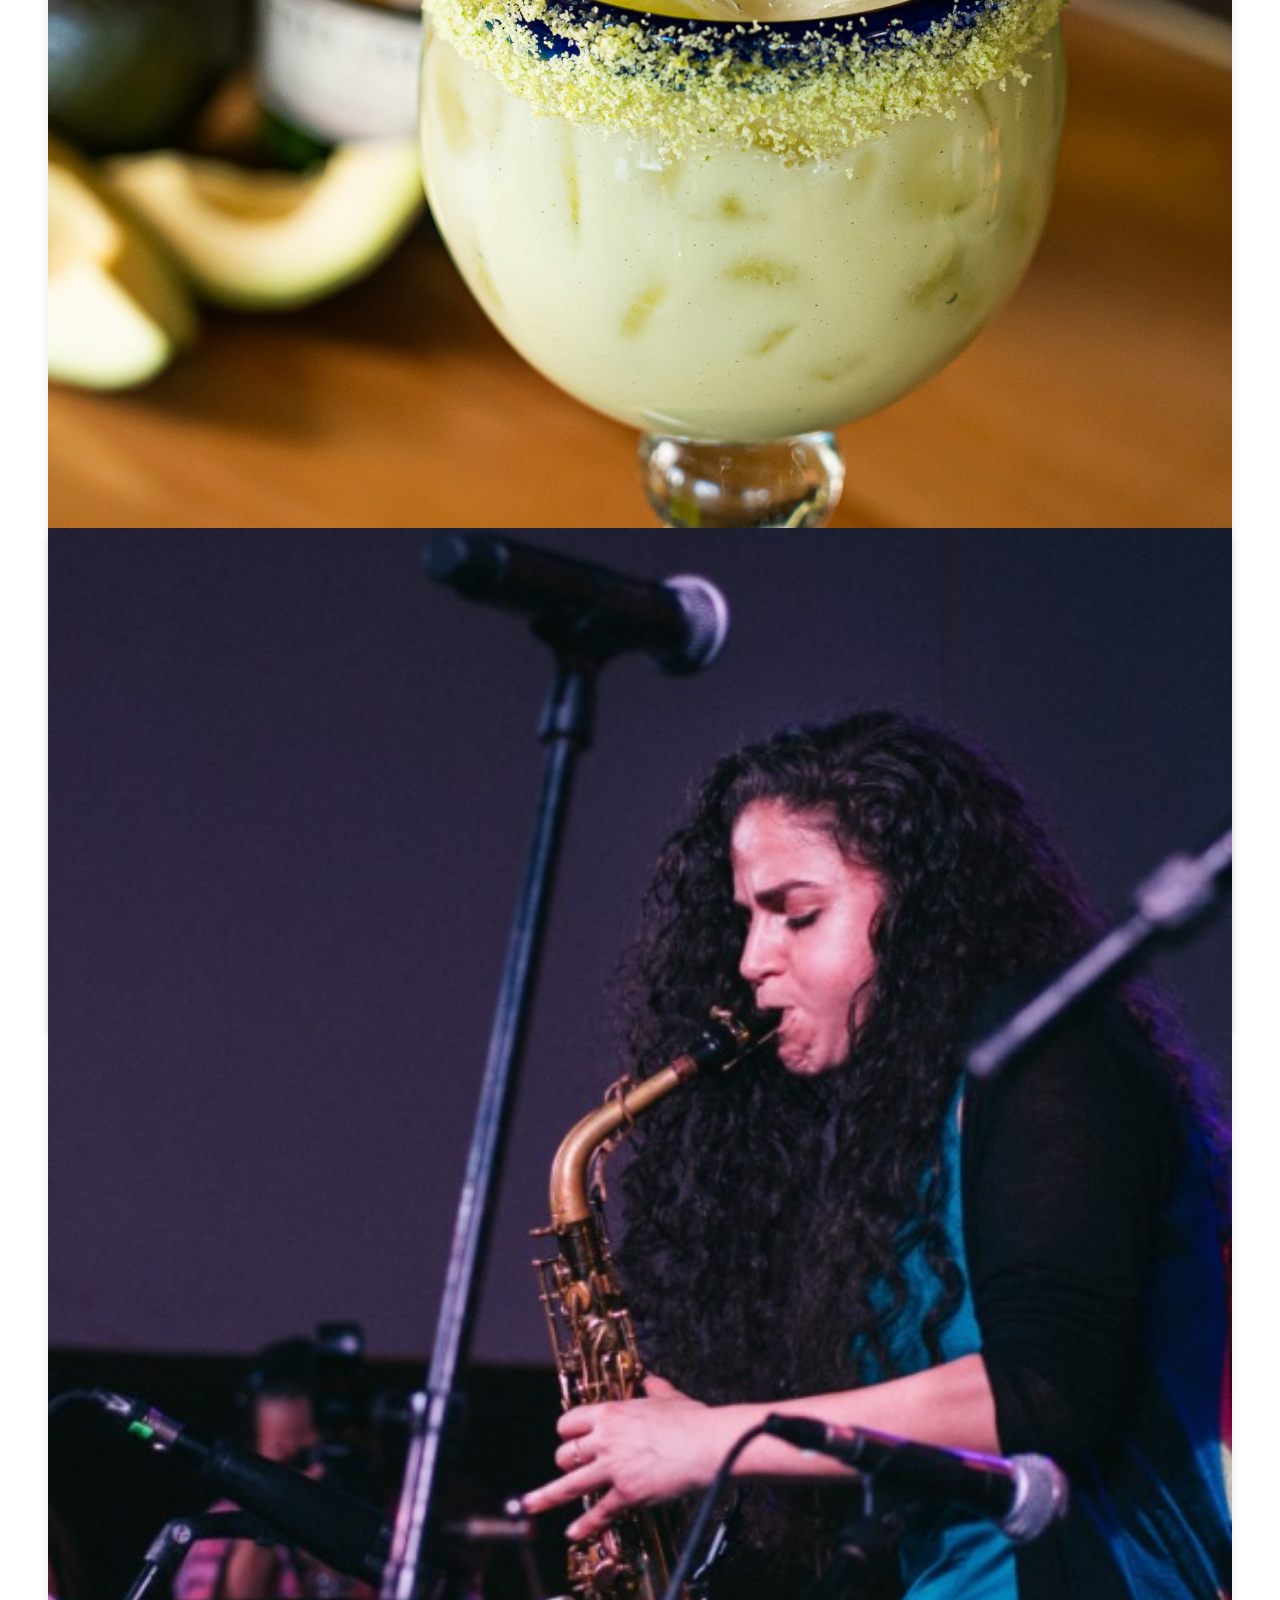
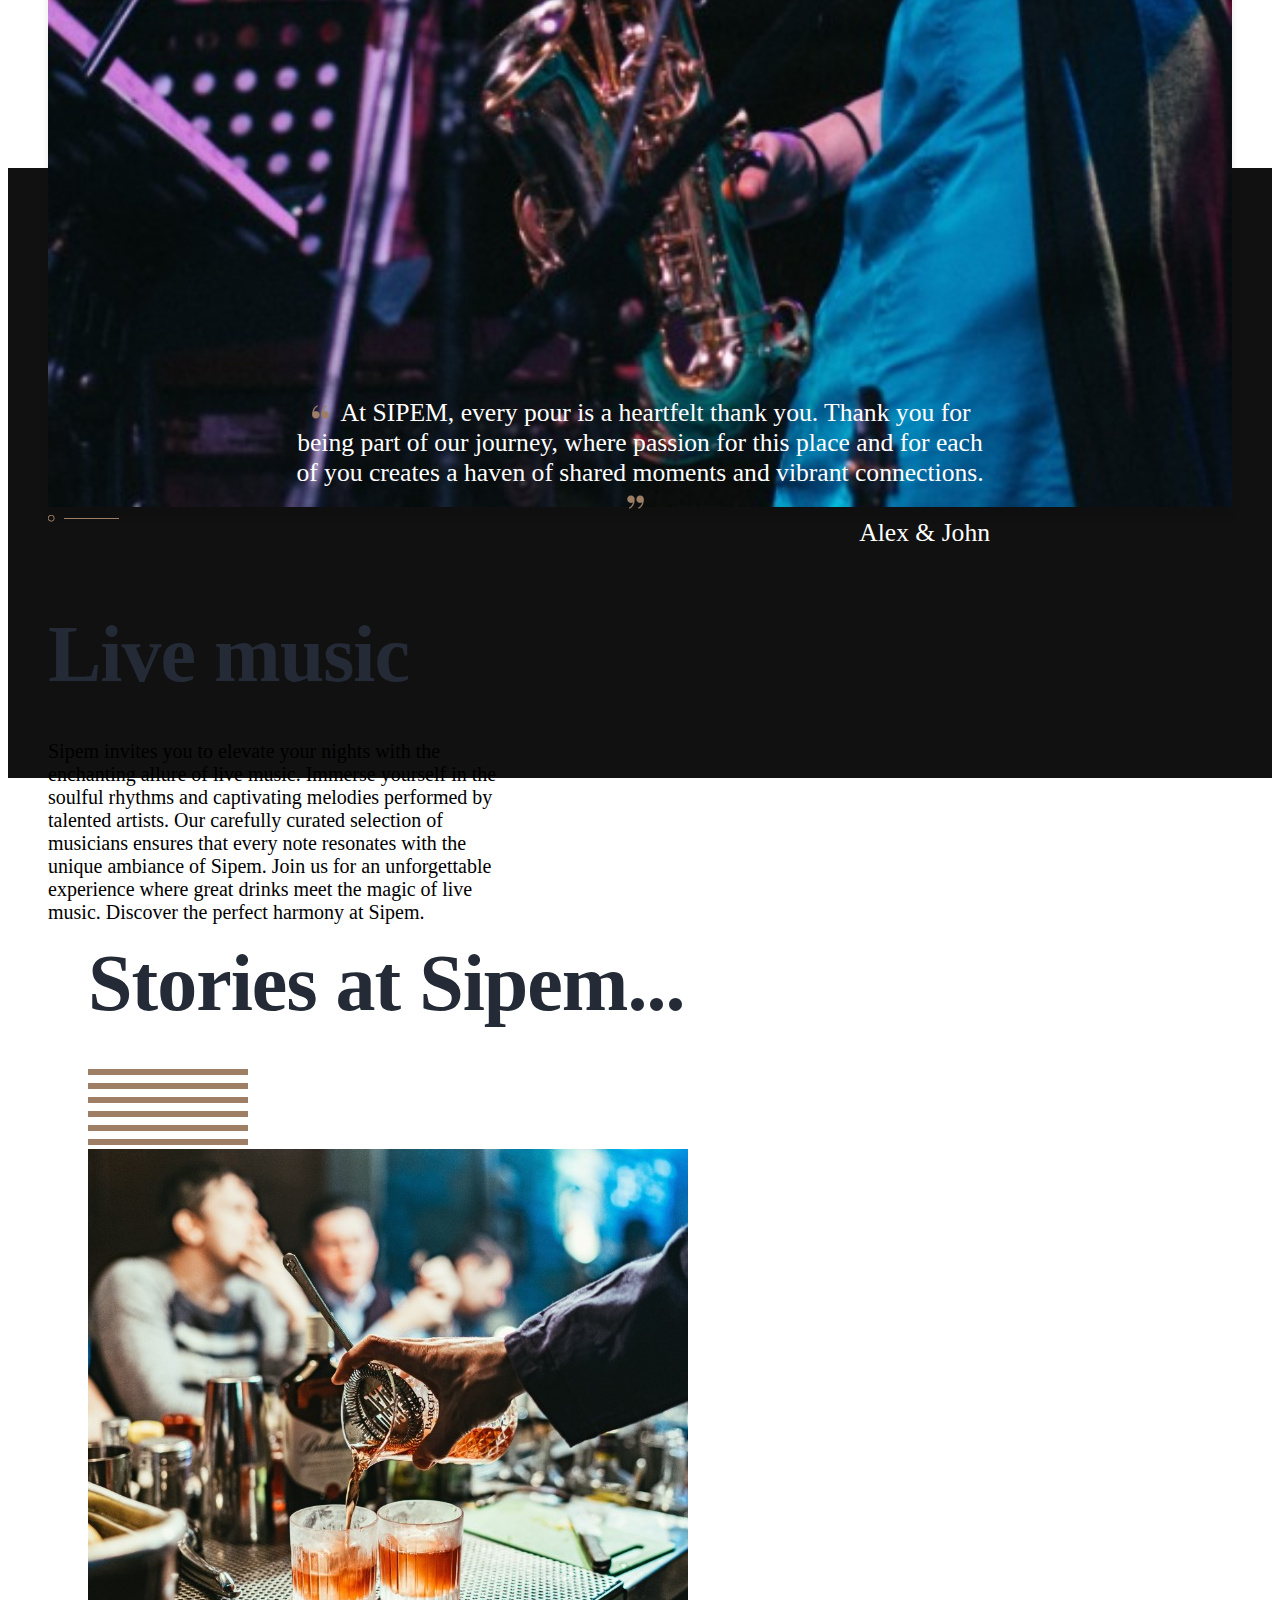
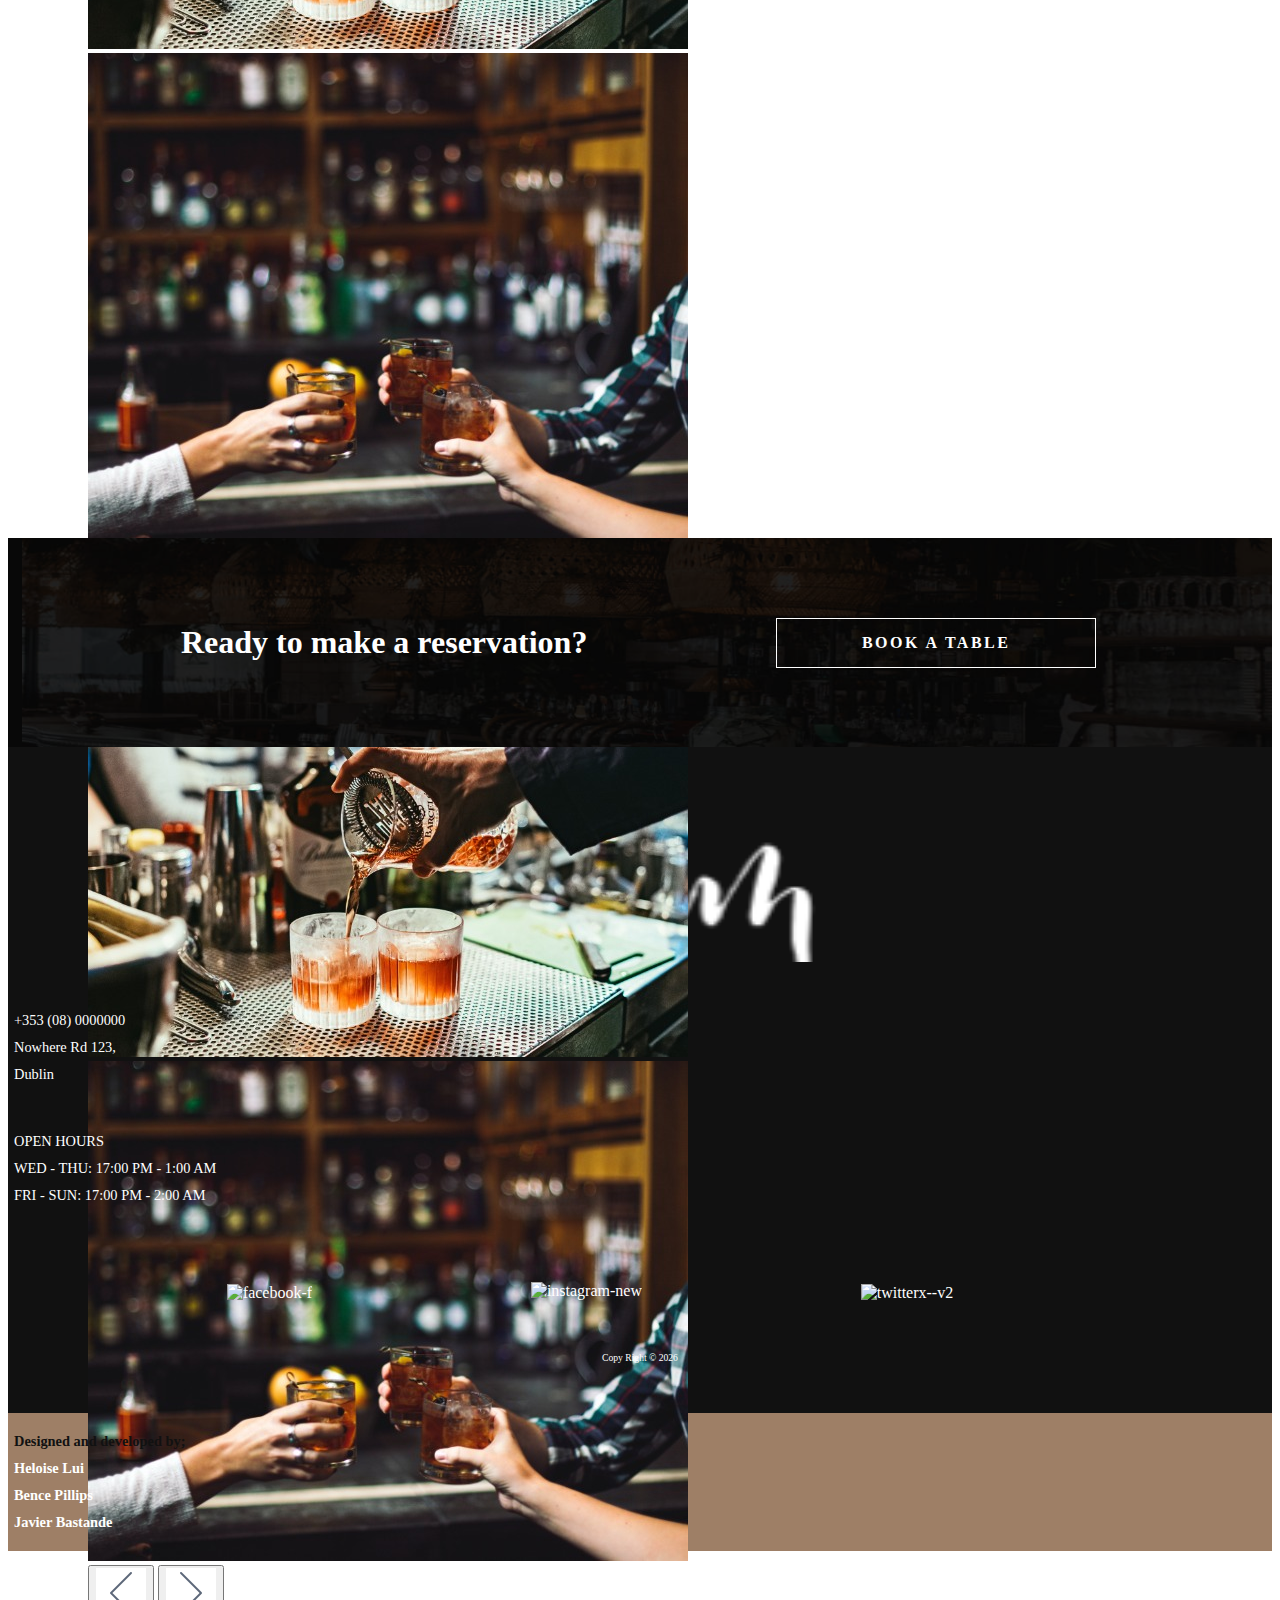
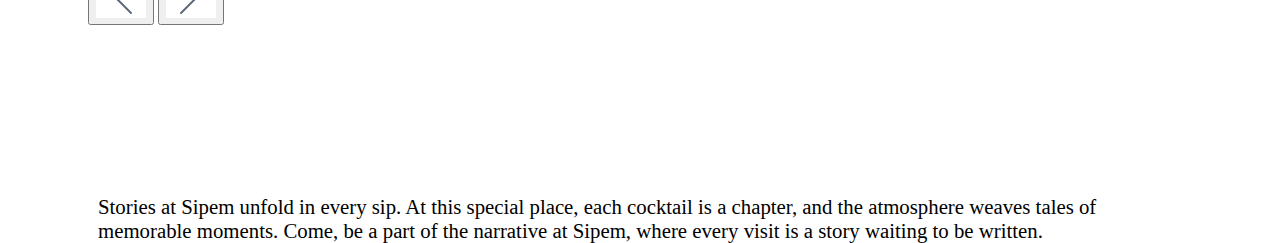
==== commit 2847c108: "Refined Layout of Homepage Elements." ====
--- a/index.html
+++ b/index.html
@@ -94,7 +94,7 @@
                 <div class="col-12 col-lg-6">
                     <img src="./assets/images/cocktail1.png" alt="Image of a Cocktal">
                 </div>
-                <div class="col-12 col-lg-6 mt-5 mb-5">
+                <div id="svg-section2" class="col-12 col-lg-6 mt-5 mb-5">
                     <svg xmlns="http://www.w3.org/2000/svg" width="72" height="10">
                         <g fill="none" fill-rule="evenodd">
                             <path fill="#9E7F66" d="M16 3h55v1H16z" />
@@ -102,9 +102,12 @@
                         </g>
                     </svg>
                     <h3>Cocktails</h3>
-                    <p>Sipem where every sip is an experience. Step into a realm of extraordinary flavors and an
-                        ambiance like no other. Immerse yourself in the unique atmosphere of cocktails, where excellence
-                        meets every pour. Cheers to a place where each moment is as exceptional as the next! </p>
+                    <p>Sipem where every sip is an experience. Step into a <br />
+                        realm of extraordinary flavors and an ambiance like <br />
+                        no other. Immerse yourself in the unique atmosphere <br />
+                        of cocktails, where excellence meets every pour. <br />
+                        Cheers to a place where each moment is as <br />
+                        exceptional as the next! </p>
                 </div>
             </div>
         </div>
@@ -116,6 +119,7 @@
             <div class="row service">
                 <div class="col-12 col-lg-6 order-md-2 ">
                     <img src="./assets/images/sipem-band.png" alt="Image of band group">
+
                 </div>
                 <div class="col-12 col-lg-6 order-md-1 mt-5 mb-5">
                     <svg xmlns="http://www.w3.org/2000/svg" width="72" height="10">
@@ -125,11 +129,14 @@
                         </g>
                     </svg>
                     <h3>Live music</h3>
-                    <p>Sipem invites you to elevate your nights with the enchanting allure of live music. Immerse
-                        yourself in the soulful rhythms and captivating melodies performed by talented artists. Our
-                        carefully curated selection of musicians ensures that every note resonates with the unique
-                        ambiance of Sipem. Join us for an unforgettable experience where great drinks meet the magic of
-                        live music. Discover the perfect harmony at Sipem.</p>
+                    <p>Sipem invites you to elevate your nights with the <br />
+                        enchanting allure of live music. Immerse yourself in the <br />
+                        soulful rhythms and captivating melodies performed by <br />
+                        talented artists. Our carefully curated selection of <br />
+                        musicians ensures that every note resonates with the <br />
+                        unique ambiance of Sipem. Join us for an unforgettable <br />
+                        experience where great drinks meet the magic of live <br />
+                        music. Discover the perfect harmony at Sipem.</p>
                 </div>
             </div>
         </div>
--- a/assets/css/style.css
+++ b/assets/css/style.css
@@ -24,20 +24,14 @@
     --font-sanchez: var(--font-sanchez);
 }
 
-h1,
-h2,
-h3,
-h4,
-h5 {
+* {
     font-family: var(--font-league-spartan);
 }
 
-#CocktailBackground p,
-p a {
-    font-family: var(--font-league-spartan);
-
-}
-
+p {
+    font-size: 1.25rem;
+
+}
 
 /*
 - Navbar, Footer & Modal menu stylings and animations
@@ -367,7 +361,7 @@
 #alex .alex-desc-wraper,
 .call-action-heading {
     font-family: var(--font-league-spartan);
-    font-size: 1rem;
+    font-size: 4rem;
     line-height: 30px;
 }
 
@@ -394,12 +388,17 @@
 #story .about-desc-wraper,
 #john .john-desc-wraper {
     padding: 70px;
-    font-size: 1.2rem;
+
 }
 
 #john #about-heading {
     text-align: center;
-    font-size: 3rem;
+    font-size: 4rem;
+    font-weight: normal;
+}
+
+#john .sipem-story {
+    font-size: 4rem;
 }
 
 /**** John Section ****/
@@ -604,7 +603,6 @@
 #contact .contact-form-wraper textarea::placeholder,
 #about-main-wraper {
     font-family: var(--font-league-spartan);
-    letter-spacing: 0.5px;
 }
 
 #reservation-main-wraper p,
@@ -631,8 +629,6 @@
 .footer-wraper .names-wraper p,
 #about-main-wraper {
     color: var(--white);
-    font-weight: 600;
-    letter-spacing: 2px;
 }
 
 .authors-container>p,
@@ -774,7 +770,6 @@
     padding-right: 5%;
 }
 
-
 .homepage-heading .heading-container .header-content {
     /* margin: 0 auto; */
     color: var(--white);
@@ -799,6 +794,10 @@
     padding: 40px;
     min-height: fit-content;
     height: 1200px;
+}
+
+#svg-section2 {
+    padding-left: 100px;
 }
 
 .section2 img,
@@ -895,11 +894,10 @@
 }
 
 .row h3 {
-    text-align: center;
     color: var(--elbony-clay);
     font-family: var(--font-league-spartan);
     font-size: 5rem;
-    font-weight: 400;
+    font-weight: 700;
     letter-spacing: -1px;
     margin-bottom: 40px;
 }
@@ -1183,9 +1181,9 @@
     padding-top: 50px;
 }
 
-.cocktail-overview h1,
-.cocktail-section h1 {
+.cocktail-overview h1 {
     font-family: var(--font-league-spartan);
+    font-size: 4rem;
 }
 
 /**** Style for cocktail section ****/
@@ -1194,7 +1192,7 @@
 }
 
 .cocktail-overview p,
-.cocktail-section P {
+.cocktail-section p {
     font-family: var(--font-sanchez);
 }
 
@@ -1270,7 +1268,6 @@
     transition: transform .2s;
 }
 
-
 /* Inside page stylings 
 - @author Bence Pillips
 */
@@ -1306,7 +1303,6 @@
 .container .gallery img:hover {
     transform: scale(1.02);
 }
-
 
 /**** Large devices (laptops/desktops, 992px and up) ****/
 @media only screen and (min-width: 992px) {
@@ -1356,7 +1352,6 @@
         min-height: 260px;
         min-width: 100%;
         background-color: var(--cod-grey);
-
     }
 
     .footer-wraper .container-fluid {
@@ -1420,7 +1415,6 @@
 
     .authors-container .names-wraper {
         max-width: 1300px;
-
     }
 
     /*
@@ -1463,7 +1457,8 @@
     }
 
     .story-wraper h1 {
-        font-size: 3rem;
+        font-family: var(--font-league-spartan);
+        font-size: 4rem;
         margin-bottom: 0;
     }
 
@@ -1499,12 +1494,7 @@
     #john .john-desc-wraper,
     #alex .alex-desc-wraper {
         padding: 70px;
-        font-size: 1.1rem;
-    }
-
-    #john #about-heading {
-        text-align: center;
-        font-size: 3.2rem;
+        font-size: 1.25rem;
     }
 
     /**** John Section ****/
@@ -2370,7 +2360,7 @@
 
     #john .name-heading,
     #alex .name-heading {
-        font-size: 2.3rem;
+        font-size: 3rem;
     }
 
     /**** Story Section ****/
@@ -2428,15 +2418,9 @@
         padding-right: 90px;
         max-width: 700px;
         line-height: 35px;
-        letter-spacing: 0.5px;
     }
 
     /**** John ****/
-    #john #about-heading {
-        text-align: center;
-        font-size: 3.2rem;
-    }
-
     #john .pin-holder {
         background-image: url("../images/pin.png");
         background-position: center;
@@ -2474,22 +2458,18 @@
         color: var(--white);
         padding-bottom: 60px;
         width: 100%;
-
     }
 
     #john .john-wraper .john-container {
         padding: 100px 20px;
         max-width: 600px;
         margin: 0 auto;
-
     }
 
     #john .john-desc-wraper {
         padding-right: 90px;
         max-width: 700px;
         line-height: 35px;
-        letter-spacing: 0.5px;
-
     }
 
     #john .john-wraper #john-img-wraper {
@@ -3376,11 +3356,6 @@
         width: 100%;
     }
 
-    #john #about-heading {
-        text-align: center;
-        font-size: 2.5rem;
-    }
-
     #john .pin-holder {
         background-image: url("../images/pin.png");
         background-position: center;
@@ -3746,7 +3721,6 @@
         color: var(--cod-grey);
         opacity: 0.7;
         font-size: 1.063rem;
-        ;
     }
 
     /* Took this code "::-webkit-calendar-picker-indicator {filter: invert(0.5);}"
@@ -3755,8 +3729,6 @@
     #reservation input[type="date"]::-webkit-calendar-picker-indicator {
         filter: invert(0.5);
         font-size: 1.25rem;
-        ;
-
     }
 
     /**** Time Picker ****/
